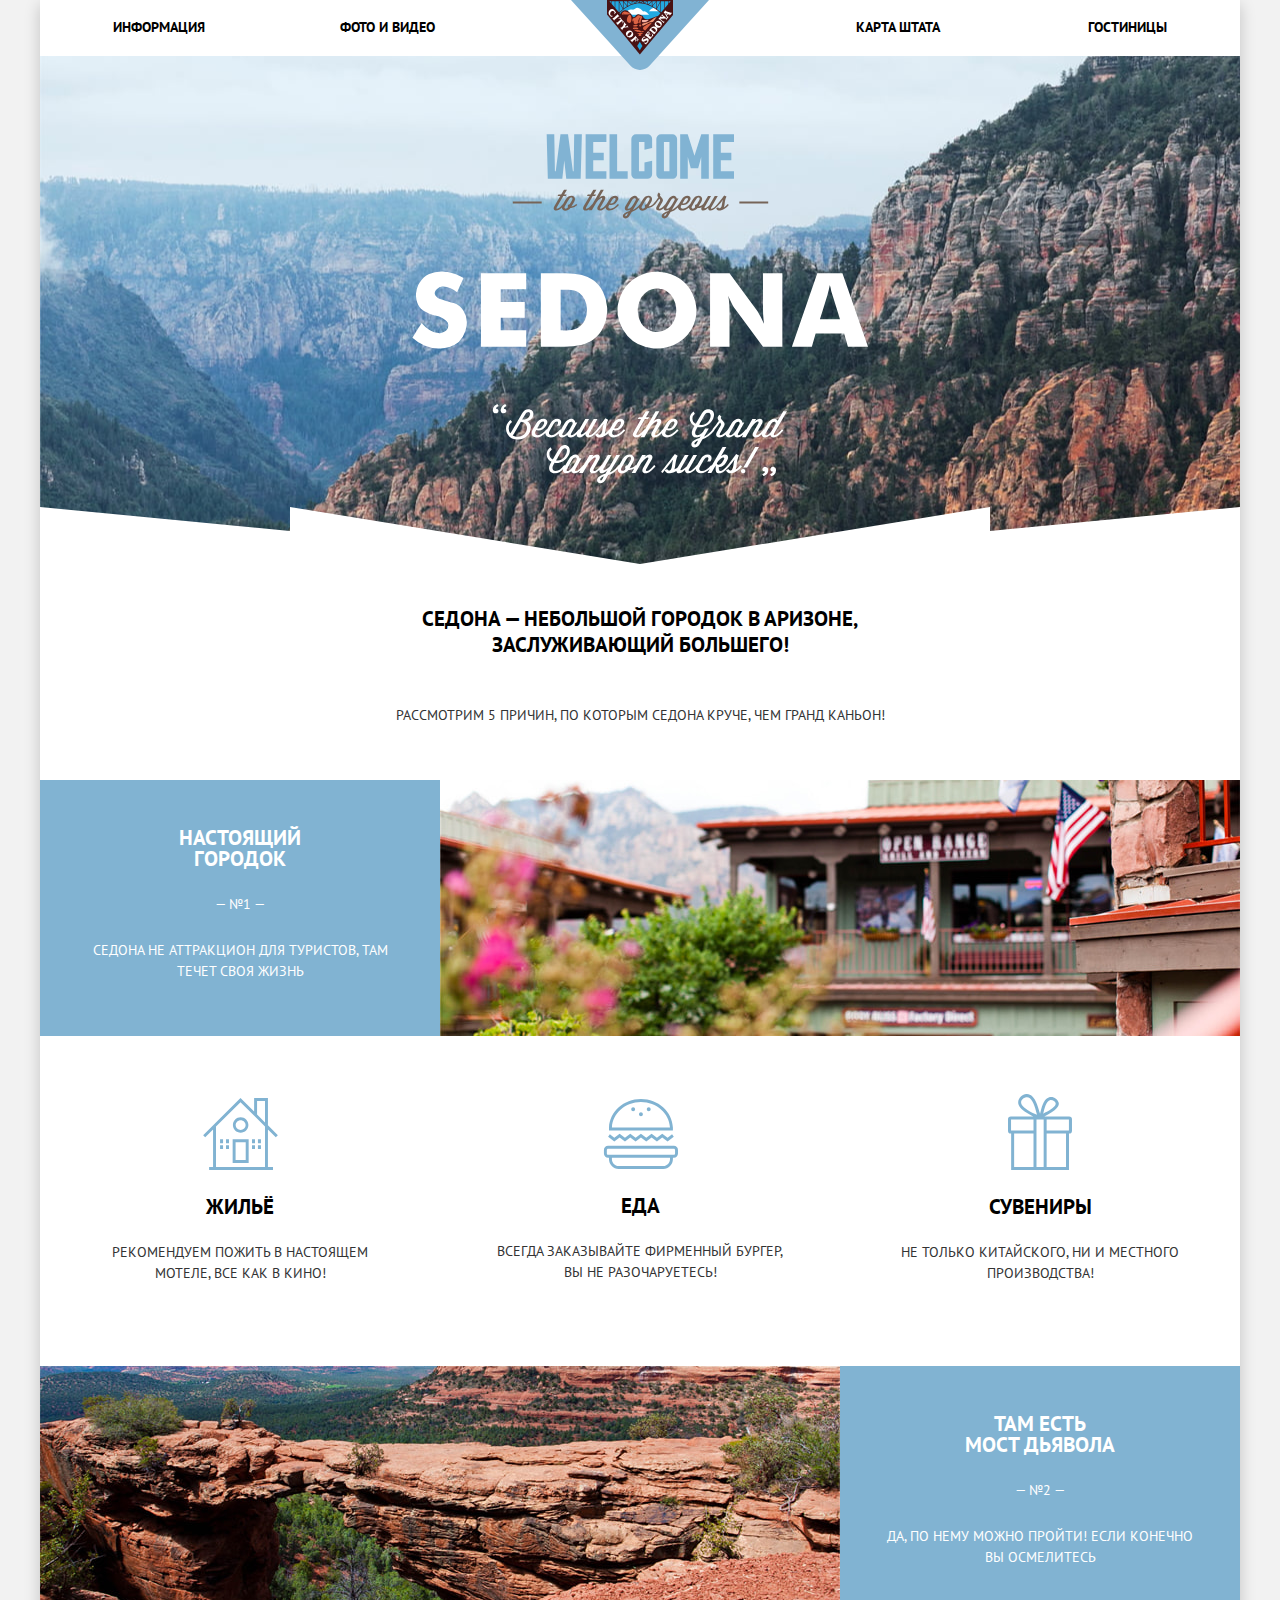
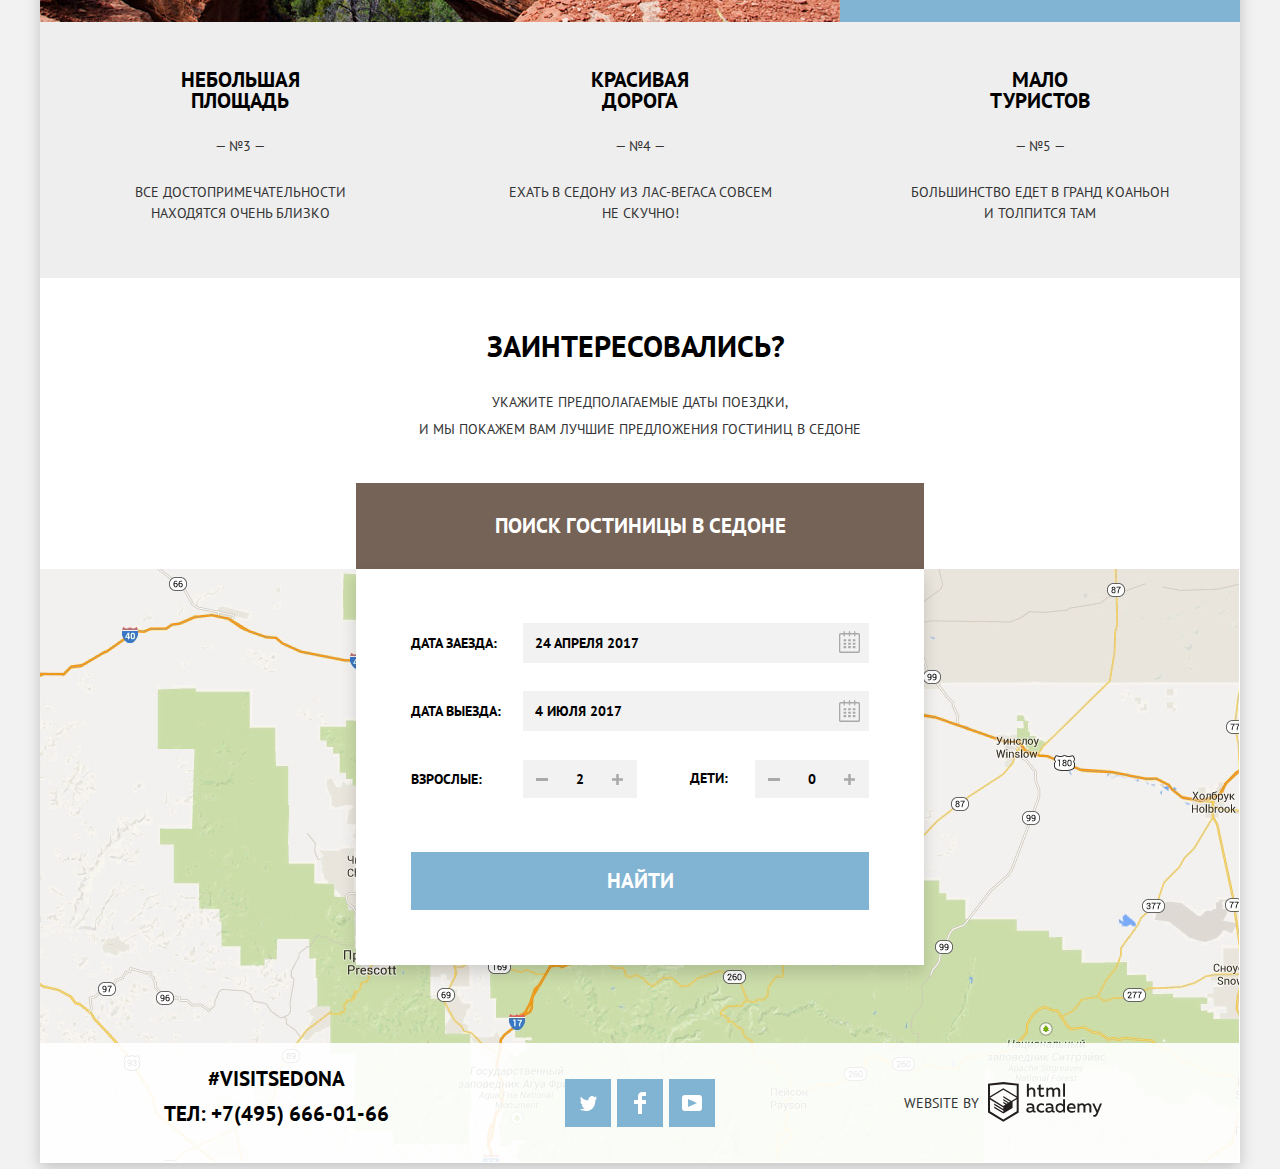
==== index.html @ cccead02 "Правим отступы" ====
<!DOCTYPE html>
<html class="page" lang="ru">
  <head>
    <meta charset="utf-8">
    <title>HTML Academy: Седона</title>
    <link href="css/normalize.css" rel="stylesheet">
    <link href="css/style.css" rel="stylesheet">
    <link rel="icon" href="favicon.ico"><!-- 32×32 -->
    <link rel="icon" href="img/icon/favicon.svg" type="image/svg+xml">
    <link rel="apple-touch-icon" href="img/icon/apple.png"><!-- 180×180 -->
    <link rel="manifest" href="manifest.webmanifest">
  </head>
  <body class="page-body">
	<header class="main-header"><!-- Шапка сайта -->
		<nav class="main-navigation">
			<a class="main-header-logo">
				<img src="img/logo.svg" width="138" height="70" alt="Sity of Sedona web site">
			</a>
			<ul class="site-navigation">
				<li><a href="blank.html">Информация</a></li>
				<li><a href="blank.html">Фото и видео</a></li>
				<li><a href="blank.html">Карта штата</a></li>
				<li><a href="catalog.html">Гостиницы</a></li>
			</ul>	
		</nav>
	</header>
	<main class="container"><!-- Основное содержимое страницы -->
		<h1 class="visually-hidden">Сайт города Седона</h1>
		<section class="welcome">
			<h2 class="visually-hidden">Добро пожаловать в город Седона</h2>
			<img class="welcome-image" src="img/welcome.svg" width="457" height="350" alt="Welcome to the gorgeous Sedona">
		</section>
		<section class="description-city">
			<h2 class="visually-hidden">Описание города Седона</h2>
			<p class="main-subtitle">Седона&nbsp;&mdash; небольшой городок в Аризоне,<br> заслуживающий большего!</p>
			<p class="description-city-text">Рассмотрим 5 причин, по которым Седона круче, чем Гранд Каньон!</p>
		</section>
		<section class="features">
			<h2 class="visually-hidden">Преимущества</h2>
			<ul class="features-list">
				<li class="feature-items feature-items-row-1">
					<div class="feature-items-content features-list-row-1">
						<h3 class="feature-items-content-title">Настоящий<br> городок</h3>
						<span class="feature-items-content-number">— №1 —</span>
						<p class="feature-items-content-text">Седона не аттракцион для туристов, там<br> течет своя жизнь</p>
					</div>
					<img class="feature-items-img" src="img/city.jpg" width="800" height="256" alt="Город Седона">
				</li>
				<li class="feature-items">
					<ul class="feature-items-list feature-items-row-2">
						<li class="feature-items-list-item">
							<img class="feature-items-list-icon feature-icon-shelter" src="img/icon/house.svg" width="75" height="72" alt="#">
							<h4 class="feature-items-list-title">Жильё</h4>
							<p>Рекомендуем пожить в настоящем<br> мотеле, все как в кино!</p>
						</li>
						<li class="feature-items-list-item">
							<img class="feature-items-list-icon feature-icon-food" src="img/icon/burger.svg" width="75" height="70" alt="#">
							<h4 class="feature-items-list-title">Еда</h4>
							<p>Всегда заказывайте фирменный бургер,<br> вы не разочаруетесь!</p>
						</li>
						<li class="feature-items-list-item">
							<img class="feature-items-list-icon feature-icon-feature" src="img/icon/present.svg" width="64" height="77" alt="#">
							<h4 class="feature-items-list-title">Сувениры</h4>
							<p>Не только китайского, ни и местного<br> производства!</p>
						</li>
					</ul>
				</li>
				<li class="feature-items feature-items-row-3">
					<div class="feature-items-content">
						<h3 class="feature-items-content-title">Там есть<br> мост дьявола</h3>
						<span class="feature-items-content-number">— №2 —</span>
						<p class="feature-items-content-text">Да, по нему можно пройти! Если конечно<br> вы осмелитесь</p>
					</div>
					<img class="feature-items-img" src="img/bridge.jpg" width="800" height="256" alt="Мост Дьявола в городе Седона">
				</li>
				<li class="feature-items feature-items-list-color"> 
					<ul class="feature-items-list feature-items-row-4">
						<li class="feature-items-list-item">
							<h3 class="feature-items-list-title">Небольшая<br> площадь</h3>
							<span class="feature-items-content-number">— №3 —</span>
							<p>Все достопримечательности<br> находятся очень близко</p>
						</li>
						<li class="feature-items-list-item">
							<h3 class="feature-items-list-title">Красивая<br> дорога</h3>
							<span class="feature-items-content-number">— №4 —</span>
							<p>Ехать в Седону из Лас-Вегаса совсем<br> не скучно!</p>
						</li>
						<li class="feature-items-list-item">
							<h3 class="feature-items-list-title">Мало<br> туристов</h3>
							<span class="feature-items-content-number">— №5 —</span>
							<p>Большинство едет в Гранд Коаньон<br> и толпится там</p>
						</li>
					</ul>
				</li>
			</ul>
		</section>
		<section class="search">
			<h2 class="visually-hidden">Поиск гостиницы в Седоне</h2>
			<p class="search-title">Заинтересовались?</p>
			<p class="search-text">Укажите предполагаемые даты поездки,<br> и мы покажем Вам лучшие предложения гостиниц в Седоне</p>
			<a class="button button-search" href="blank.html">Поиск гостиницы в Седоне</a>
			<form class="search-form" action="https://echo.htmlacademy.ru" method="get">
				<p class="search-item">
					<label for="search-date-in">Дата заезда:</label>
					<input class="search-input-date-in" type="text" name="date_in" id="search-date-in" placeholder="24 апреля 2017">
				</p>
				<p class="search-item">
					<label for="search-date-out">Дата выезда:</label>
					<input class="search-input-date-out" type="text" name="date_out" id="search-date-out" placeholder="4 июля 2017">
				</p>
				<p class="search-item">
					<label for="search-adults">Взрослые:</label>
					<input class="search-input-adults" type="text" name="adults" placeholder="2" size="10" id="search-adults">
					<label for="search-kids" class="search-label-kids">Дети:</label>
					<input class="search-input-kids" type="text" name="kids" placeholder="0" size="5" id="search-kids">
				</p>
				<button class="button button-find" type="submit" aria-label="Найти гостиницы">Найти</button>
				<div class="calendar-in">
					<svg width="21" height="23" fill="none" xmlns="http://www.w3.org/2000/svg">
						<path fill-rule="evenodd" clip-rule="evenodd" d="M16.406 3.025h2.845c.966 0 1.749.822 1.749 1.837v16.302C21 22.179 20.217 23 19.251 23H1.75C.784 23 0 22.179 0 21.164V4.862c0-1.015.784-1.837 1.75-1.837h2.843V1.648c0-.381.294-.689.657-.689.362 0 .656.308.656.689v1.377h3.938V1.648c0-.381.294-.689.657-.689.361 0 .655.308.655.689v1.377h3.938V1.648c0-.381.293-.689.656-.689.362 0 .656.308.656.689v1.377zm3.159 18.459a.448.448 0 00.123-.32h.001V4.862a.449.449 0 00-.437-.459h-2.845v1.378c0 .381-.294.689-.656.689-.363 0-.656-.308-.656-.689V4.403h-3.938v1.378c0 .381-.294.689-.655.689-.363 0-.657-.308-.657-.689V4.403H5.907v1.378c0 .381-.294.689-.656.689-.363 0-.657-.308-.657-.689V4.403H1.75a.45.45 0 00-.438.459v16.302a.45.45 0 00.438.459h17.501a.448.448 0 00.314-.139z" fill="#A9A9A9"/>
						<path fill-rule="evenodd" clip-rule="evenodd" d="M4.594 9.225h2.625v2.066H4.594V9.225zm0 3.443h2.625v2.067H4.594v-2.067zm2.625 3.444H4.594v2.066h2.625v-2.066zm1.969 0h2.625v2.066H9.188v-2.066zm2.625-3.444H9.188v2.067h2.625v-2.067zM9.188 9.225h2.625v2.066H9.188V9.225zm7.218 6.887h-2.625v2.066h2.625v-2.066zm-2.625-3.444h2.625v2.067h-2.625v-2.067zm2.625-3.443h-2.625v2.066h2.625V9.225z" fill="#A9A9A9"/>
					</svg>
				</div>
				<div class="calendar-out">
					<svg width="21" height="23" fill="none" xmlns="http://www.w3.org/2000/svg">
						<path fill-rule="evenodd" clip-rule="evenodd" d="M16.406 3.025h2.845c.966 0 1.749.822 1.749 1.837v16.302C21 22.179 20.217 23 19.251 23H1.75C.784 23 0 22.179 0 21.164V4.862c0-1.015.784-1.837 1.75-1.837h2.843V1.648c0-.381.294-.689.657-.689.362 0 .656.308.656.689v1.377h3.938V1.648c0-.381.294-.689.657-.689.361 0 .655.308.655.689v1.377h3.938V1.648c0-.381.293-.689.656-.689.362 0 .656.308.656.689v1.377zm3.159 18.459a.448.448 0 00.123-.32h.001V4.862a.449.449 0 00-.437-.459h-2.845v1.378c0 .381-.294.689-.656.689-.363 0-.656-.308-.656-.689V4.403h-3.938v1.378c0 .381-.294.689-.655.689-.363 0-.657-.308-.657-.689V4.403H5.907v1.378c0 .381-.294.689-.656.689-.363 0-.657-.308-.657-.689V4.403H1.75a.45.45 0 00-.438.459v16.302a.45.45 0 00.438.459h17.501a.448.448 0 00.314-.139z" fill="#A9A9A9"/>
						<path fill-rule="evenodd" clip-rule="evenodd" d="M4.594 9.225h2.625v2.066H4.594V9.225zm0 3.443h2.625v2.067H4.594v-2.067zm2.625 3.444H4.594v2.066h2.625v-2.066zm1.969 0h2.625v2.066H9.188v-2.066zm2.625-3.444H9.188v2.067h2.625v-2.067zM9.188 9.225h2.625v2.066H9.188V9.225zm7.218 6.887h-2.625v2.066h2.625v-2.066zm-2.625-3.444h2.625v2.067h-2.625v-2.067zm2.625-3.443h-2.625v2.066h2.625V9.225z" fill="#A9A9A9"/>
					</svg>
				</div>
			</form>
		</section>
		<section class="map">
			<h2 class="visually-hidden">Карта города Седоны</h2>
			<iframe class="google-map" src="https://www.google.com/maps/embed?pb=!1m18!1m12!1m3!1d249694.86368820103!2d-111.92979500444302!3d34.68644951393233!2m3!1f0!2f0!3f0!3m2!1i1024!2i768!4f13.1!3m3!1m2!1s0x872da132f942b00d%3A0x5548c523fa6c8efd!2z0KHQtdC00L7QvdCwLCDQkNGA0LjQt9C-0L3QsCA4NjMzNiwg0KHQqNCQ!5e0!3m2!1sru!2sru!4v1614275195273!5m2!1sru!2sru" width="1199" height="594" style="border:0;" allowfullscreen="" loading="lazy"></iframe>
			<div class="map-image-wrap">
				<img class="map-img" src="img/map.jpg" width="1199" height="594" alt="Карта города Седоны">
			</div>
		</section>
	</main>
	<footer class="main-footer main-footer-index">
	<!-- Подвал сайта -->
		<p class="footer-contacts">
			<span class="contacts-subtitle">#visitSEDONA</span>
			<a class="footer-phone" href="tel:+74956660166" aria-label="Контактный телефон">ТЕЛ: +7(495) 666-01-66</a>	
		</p>
		<div class="footer-social">
			<ul class="footer-social-list" aria-label="Социальные сети">
				<li>
					<a class="social-button" href="#" aria-label="Страница Twitter"><img src="img/icon/twitter.svg" alt="Twitter" aria-hidden="true"></a>
				</li>
				<li>
					<a class="social-button" href="#" aria-label="Страница Facebook"><img src="img/icon/fb.svg" alt="Facebook" aria-hidden="true"></a>
				</li>
				<li>
					<a class="social-button" href="#" aria-label="Страница YouTube"><img src="img/icon/youtube.svg" alt="YouTube" aria-hidden="true"></a>
				</li>
			</ul>
		</div>
		<p class="footer-copyright">
			<span class="footer-copyright-text">Website by</span>
			<a class="copyright-logo" href="https://htmlacademy.ru/intensive/htmlcss">
				<svg width="115" height="41" fill="none" xmlns="http://www.w3.org/2000/svg"><path fill-rule="evenodd" clip-rule="evenodd" d="M15.52 1.06h-.17L0 2.72v28.77l15.35 9.35 15.35-9.35V2.72L15.52 1.06zm61.5 1.56h-1.93v13.11h1.93V2.63zm-36.16.01v5.14a3.98 3.98 0 012.85-1.23c.97-.06 1.92.3 2.62 1 .69.7 1.06 1.67 1.01 2.67v5.55h-1.97v-5.3c.05-.51-.1-1.03-.41-1.43a1.9 1.9 0 00-1.3-.72h-.3c-1.01.06-1.93.62-2.46 1.5v5.95h-2V2.63h1.96zm36.16 28.85h-1.74v-1.42a4.06 4.06 0 01-3.37 1.66 4.7 4.7 0 01-4.33-4.74 4.7 4.7 0 014.33-4.73c1.21-.04 2.37.47 3.17 1.4v-5.33h1.94v13.16zm-29.95-1.42c.2 0 .39-.04.58-.1v1.43c-.4.15-.82.23-1.25.22a1.76 1.76 0 01-1.76-1.08 5.04 5.04 0 01-3.31 1.17c-1.6 0-3.07-.9-3.07-2.75 0-2.3 2.1-3.01 3.91-3.01.77.01 1.54.1 2.29.27v-.33c0-1.07-.8-1.9-2.31-1.9-1.1 0-2.17.23-3.17.68v-1.83c1.09-.38 2.22-.58 3.37-.6 2.49 0 4.02 1.22 4.02 3.95v3.23a.6.6 0 00.13.43c.1.12.23.2.39.2h.18v.02zm-6.8-1.22c.03.39.2.75.5 1 .28.26.66.38 1.04.35h.12c.95 0 1.87-.39 2.54-1.08v-1.53c-.63-.14-1.27-.21-1.91-.23-1.05 0-2.28.36-2.28 1.49zm15.75-5.9a5.18 5.18 0 00-2.7-.7h-.38c-1.2.05-2.35.58-3.18 1.48-.83.9-1.27 2.1-1.23 3.34v.44a4.48 4.48 0 004.72 4.23c1 .03 2-.18 2.91-.61v-1.85c-.78.45-1.67.69-2.56.7a2.88 2.88 0 01-2.66-1.43 3.02 3.02 0 010-3.07 2.88 2.88 0 012.66-1.43c.86 0 1.7.26 2.42.75v-1.85zm10.13 7.12c.2 0 .4-.04.58-.1v1.43c-.4.15-.82.23-1.24.22a1.76 1.76 0 01-1.77-1.08 5.04 5.04 0 01-3.3 1.17c-1.6 0-3.08-.9-3.08-2.75 0-2.3 2.11-3.01 3.92-3.01.77.01 1.53.1 2.29.27v-.33c0-1.07-.8-1.9-2.32-1.9-1.09 0-2.16.23-3.16.68v-1.83c1.08-.38 2.22-.58 3.37-.6 2.49 0 4.02 1.22 4.02 3.95v3.23a.6.6 0 00.12.43c.1.12.24.2.4.2h.17v.02zm-6.3-.21c-.29-.26-.47-.62-.5-1.01h.03c0-1.13 1.16-1.49 2.28-1.49.64.02 1.28.1 1.9.23v1.53a3.54 3.54 0 01-2.54 1.08h-.11a1.4 1.4 0 01-1.05-.34zm9.48-2.92c0-1.64 1.3-2.98 2.9-2.98l.03.06c1.21 0 2.31.73 2.8 1.86v2.16a3.02 3.02 0 01-2.82 1.88 2.95 2.95 0 01-2.91-2.98zm14.02-4.68c3.5 0 4.7 2.89 4.13 5.49h-6.56c.22 1.62 1.76 2.28 3.37 2.28.96 0 1.91-.22 2.78-.64v1.73c-1 .43-2.08.64-3.16.61-2.67 0-5.01-1.53-5.01-4.77a4.57 4.57 0 011.14-3.27c.8-.89 1.9-1.41 3.08-1.46h.23v.03zm-2.48 3.93a2.42 2.42 0 012.57-2.27h.05c.62-.06 1.23.17 1.67.62.44.45.67 1.08.62 1.71h-4.91v-.06zm8.62 5.28V22.5h1.74v1.07a3.98 3.98 0 012.93-1.37 3 3 0 012.79 1.52 4.3 4.3 0 013.07-1.44 3.2 3.2 0 012.49 1.01c.64.69.97 1.63.88 2.58v5.61h-2v-5.55c.05-.46-.08-.91-.37-1.27a1.67 1.67 0 00-1.13-.62h-.27c-.87.05-1.67.5-2.19 1.2v6.24h-2v-5.55c.04-.46-.1-.92-.38-1.27-.29-.35-.7-.57-1.15-.61h-.21c-.94.08-1.8.6-2.33 1.4v6.07h-1.83l-.04-.06zm24.49-8.99h-2l-2.66 6.8-3.01-6.78h-2.11l4.22 9.06-.18.45c-.52 1.36-1.24 2.05-2.19 2.05-.3 0-.6-.04-.9-.13v1.7c.39.1.78.14 1.17.15 1.33 0 2.58-.75 3.53-3.09l4.13-10.2zM52.68 6.8V3.55l-1.95.46v2.72h-1.59V8.5h1.65V13c-.07.83.23 1.64.82 2.21.59.58 1.4.85 2.2.75.79 0 1.58-.12 2.33-.38v-1.73c-.57.24-1.17.36-1.78.36-1.14 0-1.67-.39-1.67-1.58v-4.1h3.16V6.78H52.7zm5.7 8.96v-9h1.76v1.08a3.98 3.98 0 012.92-1.38A3 3 0 0165.8 7.9a4.3 4.3 0 013.07-1.44 3.2 3.2 0 012.5 1.05c.63.7.94 1.66.84 2.62v5.62h-2V10.2c.04-.46-.1-.91-.37-1.27a1.67 1.67 0 00-1.14-.62h-.24c-.86.05-1.66.5-2.18 1.2v6.24h-2V10.2c.04-.46-.1-.91-.37-1.27a1.67 1.67 0 00-1.13-.62h-.25c-.94.08-1.8.6-2.33 1.39v6.07H58.4zM28.7 30.3v.02-.02zm0-11.98V30.3l-13.35 8.13L2 30.32v-11.8L15.3 26.6v1.42l-9.1-5.5v1.41l9.15 5.62v1.5L6.19 25.5v1.45l9.16 5.62 9.23-5.65v-6.1l4.12-2.5zm0-1.54l-3.66 2.16-1.7 1.07-8.03-4.93v1.42l6.85 4.23-.15.1-1.06.58-5.66-3.46v1.45l4.47 2.72-1.05.72-3.38-2.05v1.41l2.22 1.34-2.25 1.36L2.1 16.86l13.2-8.13 13.4 8.05zM15.3 7.28l13.42 8.07V4.56L15.36 3.13 2.02 4.56v10.8l13.27-8.09z" fill="#231F20"/></svg>
			</a>
		</p>
	</footer>
	<script src="js/form.min.js"></script>
  </body>
</html>
---- css/style.css ----
/* Fonts */

@font-face {
  font-family: "PTSans";
  src: local("PTSans"), 
       url("../fonts/PTSans.woff2") format("woff2"),
       url("../fonts/PTSans.woff2") format("woff");
  font-weight: 400;
  font-style: normal;
}

@font-face {
  font-family: "PTSans-Bold";
  src: local("PTSans-Bold"),
       url("../fonts/PTSans-Bold.woff2") format("woff2"),
       url("../fonts/PTSans-Bold.woff") format("woff");
  font-weight: 700;
  font-style: normal;
}

/* Visually-hidden */

.visually-hidden {
  position: absolute;
  width: 1px;
  height: 1px;
  margin: -1px;
  border: 0;
  padding: 0;
  white-space: nowrap;
  clip-path: inset(100%);
  clip: rect(0 0 0 0);
  overflow: hidden;
}

/* Variables */

:root {
  --basic-black: #000000;
  --basic-white: #ffffff;
  --basic-blue: #81B3D2;
  --basic-gray: #333333;
  --basic-gray-catalog: #E5E5E5;
  --basic-light-gray-catalog: #CACACA;
  --basic-brown: #766357;
  --basic-light-gray: #F2F2F2;
  --basic-pale-gray: #EEEEEE;
  --basic-gray-toggle: #ababab;
  --special-gray-catalog: #666666;
  --special-blue: #669EC0;
  --special-blue-dark: #5496BD;
  --special-brown: #604E43;
  --special-brown-dark: #503E33;
  --special-light-gray: #BDBBBC;
  --special-dark-gray: #EBEBEB;
}

/* Global */

.page-body {
  width: 1200px;
  margin: 0 auto;
  padding: 0;
  font-family: "PTSans", Arial, sans-serif;
  font-size: 14px;
  line-height: 21px;
  font-weight: 400;
  color: var(--basic-gray);
  background-color: var(--basic-white);
  text-transform: uppercase;
  min-height: 100%;
  display: grid;
  grid-template-rows: min-content 1fr min-content;
  align-content: start;
  box-shadow: 0px 5px 15px rgba(0, 1, 1, 0.2);
}

.main-subtitle {
  font-family: "PTSans-Bold";
  font-weight: 700;
  font-size: 21px;
  line-height: 26px;
  color: var(--basic-black);
  padding: 0;
  margin: 0;
}

/* Grid */
.page {
height: 100%;
background-color: var(--basic-light-gray);
}

/* Grid for pages */

.page-catalog{
  display: grid;
  grid-template-rows: 217px 86px 1fr;
  grid-template-columns: 73px 1fr 73px;
  align-content: start;
}

.page-catalog .filters{
  grid-column: 1 / -1;
}

.page-catalog .sorting {
  grid-column: 2 / -2;
}

.page-catalog .hotel {
  grid-column: 1 / -1;
}

.filter {
  display: grid;
  grid-template-columns: 1fr 1fr auto;
}

/* Main navigation */

.main-navigation {
  font-family: "PTSans-Bold";
  font-weight: 700;
  font-size: 14px;
  line-height: 26px;
  color: var(--basic-black);
  display: flex;
  flex-direction: column;
  align-items: center;
}

.main-header-logo{
  position: absolute;
}

.site-navigation {
  margin: 0;
  padding: 0;
  list-style: none;
  width: 1054px;
  margin: 14px 0 16px 0;
  display: flex;
  flex-wrap: wrap;
  justify-content: space-between;
}

.site-navigation li:nth-child(4n+1) {
  width: 25%;
  text-align: left;
}
.site-navigation li:nth-child(4n+2) {
  width: 25%;
  text-align: left;
  margin-left: -110px;
} 

.site-navigation li:nth-child(4n+3) {
  width: 25%;
  text-align: right;
  margin-right: -110px;
}

.site-navigation li:nth-child(4n+4) {
  width: 25%;
  text-align: right;
} 

.site-navigation a {
  color: var(--basic-black);
  text-decoration: none;
}

.site-navigation a:hover {
  color: var(--basic-blue);
}

.site-navigation a:focus {
  color: var(--basic-black);
  opacity: 0.3;
}

.site-navigation a:active {
  color: var(--basic-brown);
}

.site-navigation-current a{
  color: var(--basic-brown);
}

/* Welcome */

.welcome {
  background-color: var(--basic-blue);
  background-image: 
    url(../img/welcome_shape.svg),
    url(../img/bg_index.jpg);
  background-repeat: no-repeat, no-repeat;
  text-align: center;
  background-position: bottom, center;
  max-width: 100%;
  height: 508px;
}

.welcome-image {
  margin-top: 78px;
}

/* Description-city */

.description-city {
  text-align: center;
  margin: 0 auto;
  padding-top: 42px;
  padding-bottom: 52px;
}

.description-city-text {
  line-height: 26px;
  margin: 44px 0 0 0;
}

/* Features */

.features-list {
  display: grid;
  grid-template-rows: 256px 330px 256px 256px;
  list-style: none;
  margin: 0;
  padding: 0;
}

.feature-items-row-1{
  display: grid;
   grid-template-columns: 1fr 1fr 1fr;
}

.feature-items-row-1 img {
  grid-column: 2 / 4;
}

.feature-items-row-2 {
  display: grid;
  grid-template-columns: 1fr 1fr 1fr;
}

.feature-items-row-3{
  display: grid;
  grid-template-columns: 1fr 1fr 1fr;
}

.feature-items-row-3 div {
  grid-column: 3 / 4;
}

.feature-items-row-3 img {
  grid-column: 1 / 3;
  grid-row: 1 / 2;
}

.feature-items-row-4 {
  display: grid;
  grid-template-columns: 1fr 1fr 1fr;
}

.feature-items-content {
  background-color: var(--basic-blue);
  color: var(--basic-white);
  text-align: center;
  padding-top: 47px;
}

.feature-items-list-color {
  background-color: var(--basic-pale-gray);
  padding-top: 47px;
}

.feature-items-content-title {
  font-family: "PTSans-Bold";
  font-weight: 700;
  font-size: 21px;
  color: var(--basic-white);
  text-align: center;
  margin: 0;

}

.feature-items-content-text {
  margin: 0;
  padding: 0;
}

.feature-items-content-number {
  display: block;
  margin-top: 25px;
  margin-bottom: 25px;
}

.feature-items-list {
  list-style: none;
  margin: 0;
  padding: 0;
}

.feature-items-list-item {
  text-align: center;
}

.feature-items-list-item p {
  padding: 0;
  margin-top: 25px;
}

.feature-items-list-title{
  font-family: "PTSans-Bold";
  font-weight: 700;
  font-size: 21px;
  color: var(--basic-black);
  margin: 0;
}

.feature-items-img {
  max-width: 100%;
  height: auto;
}

.feature-items-list-icon {
  margin-bottom: 20px;
  order: 1;
}

.feature-icon-feature {
  margin-top: 57px;
}

.feature-icon-food {
  margin-top: 63px;
}

.feature-icon-shelter {
  margin-top: 62px;
}

/* Search */

.search {
  margin: 0 auto;
  text-align: center;
  line-height: 27px;
}

.search-title {
  font-family: "PTSans-Bold";
  font-weight: 700;
  font-size: 30px;
  color: var(--basic-black);
  margin-top: 54px;
  margin-bottom: 30px;
  margin-left: -9px;
}

.search-text {
  margin-top: 0px;
  margin-bottom: 40px;
}

.search-form {
  margin: 0 auto;
  width: 568px;
  padding-top: 55px;
  padding-bottom: 55px;
  display: flex;
  flex-wrap: wrap;
  justify-content: center;
  background-color: var(--basic-white);
  box-shadow: 0px 7px 15px rgba(0, 1, 1, 0.15);
  position: absolute; 
  z-index: 2;
  left: 50%;
  margin-left: -284px;
  animation: bounce 0.5s;
}

.search-form-none {
  display: none;

}

.search-form-error {
  animation: shake 0.6s;
}

.search-item {
  font-family: "PTSans-Bold";
  font-weight: 700;
  font-size: 14px;
  line-height: 26px;
  color: var(--basic-black);
  text-align: left;
  margin: 0px;
  padding-bottom: 30px;
  width: 458px;
  height: 38px;
  position: relative;
  display: flex;
  justify-content: flex-start;
  align-items: center;
}

.calendar-in {
  position: absolute;
  right: 64px;
  top: 61px;
}

.calendar-out {
  position: absolute;
  right: 64px;
  top: 130px;
}

.calendar-in:hover path {
  fill: var(--basic-black);
}

.calendar-in:active path {
  fill: var(--basic-blue);
}

.calendar-out:hover path {
  fill: var(--basic-black);
}

.calendar-out:active path {
  fill: var(--basic-blue);
}
.search-input-date-in,
.search-input-date-out {
  background-color: var(--basic-light-gray);
  outline: none;
  border: none;
  height: 38px;
  padding-left: 12px;
  padding-right: 8px;
  margin-left: 12px;
  width: 326px;
  position: absolute;  
  right: 0px;
  text-transform: uppercase;
}

.search-input-date-in:hover,
.search-input-date-out:hover {
  background-color: var(--special-dark-gray);
}

.search-input-date-in:focus,
.search-input-date-out:focus{
  background: var(--basic-white);
  border: 2px solid var(--basic-gray-catalog);
}

.search-input-date-in::placeholder,
.search-input-date-out::placeholder,
.search-input-adults::placeholder,
.search-input-kids::placeholder {
  color: var(--basic-black);
}

.search-input-adults {
  background-color: var(--basic-light-gray);
  width: 346px;
  outline: none;
  border: none;
  height: 38px;
  width: 114px;
  text-align: center;
  position: absolute;  
  right: 232px;
  padding: 0px;
  background-image: 
    url(../img/icon/minus.svg),
    url(../img/icon/plus.svg);
  background-repeat: no-repeat, no-repeat;
  background-position: 13px 50%, 89px 50%;
}

.search-input-adults:hover {
  background-color: var(--special-dark-gray);
  background-image: 
    url(../img/icon/minus-black.svg),
    url(../img/icon/plus-black.svg);
  background-repeat: no-repeat, no-repeat;
  background-position: 15px 50%, 85px 50%;
}

.search-input-adults:focus {
  background: var(--basic-white);
  border: 2px solid var(--basic-gray-catalog);
  background-image: 
    url(../img/icon/minus-blue.svg),
    url(../img/icon/plus-blue.svg);
  background-repeat: no-repeat, no-repeat;
  background-position: 15px 50%, 85px 50%;
}

.search-input-kids {
  background-color: var(--basic-light-gray);
  width: 346px;
  outline: none;
  border: none;
  height: 38px;
  width: 114px;
  text-align: center;
  position: absolute;  
  right: 0px;
  padding: 0px;
    background-image: 
    url(../img/icon/minus.svg),
    url(../img/icon/plus.svg);
  background-repeat: no-repeat, no-repeat;
  background-position: 13px 50%, 89px 50%;
}

.search-input-kids:hover {
  background-color: var(--special-dark-gray);
  background-image: 
    url(../img/icon/minus-black.svg),
    url(../img/icon/plus-black.svg);
  background-repeat: no-repeat, no-repeat;
  background-position: 15px 50%, 85px 50%;
}

.search-input-kids:focus {
  background: var(--basic-white);
  border: 2px solid var(--basic-gray-catalog);
  background-image: 
    url(../img/icon/minus-blue.svg),
    url(../img/icon/plus-blue.svg);
  background-repeat: no-repeat, no-repeat;
  background-position: 15px 50%, 85px 50%;
}

.search-item label {
  display: inline-block;
  vertical-align:middle;
}

.search-label-kids {
  position: absolute;  
  right: 141px;
  top: 5px;
}

/* Map */

.map {
  width: 1199px;
  height: 594px;
  position: relative;
}

.map-img {
  max-width: 100%;
  height: auto;
  display: block;
}

.map-image-wrap {
  position: absolute;
  top: 0;
  left: 0;
  z-index: 0;
}

.google-map {
  position: relative;
  width: 100%;
  height: 594px;
  border: none;
  z-index: 1;
}

/* Footer */

.main-footer {
  display: grid;
  grid-template-columns: 73px 327px 1fr 327px 73px;
  height: 120px;
  background: rgba(255, 255, 255, 0.9);
}

.main-footer-index {
  margin-top: -120px;
  position: relative;
  z-index: 2;
}

.footer-contacts {
  grid-column: 2 / 3;
  text-align: center;
  margin: 23px 0 0 0;
  padding: 0;
}

.footer-social {
  grid-column: 3 / 4;
  margin: 36px 0 0 0;
  justify-self: center;
}

.footer-copyright {
  grid-column: 4 / 5;
  text-align: center;
  margin-top: 38px;
}

.footer-social-list{
  list-style: none;
  padding: 0;
  margin: 0;
  text-align: center;
  width: 150px;
  display: flex;
  flex-wrap: wrap;
  justify-content: space-between;
}

.contacts-subtitle {
  display: block;
  margin: 0;
  padding-bottom: 9px;
  font-family: "PTSans-Bold";
  font-weight: 700;
  font-size: 21px;
  line-height: 26px;
  color: var(--basic-black);

}

.footer-phone {
  font-family: "PTSans-Bold";
  font-weight: 700;
  font-size: 21px;
  line-height: 26px;
  color: var(--basic-black);
  padding: 0;
  margin: 0;
  text-decoration: none;
}

.footer-copyright-text {
  display: inline-block;
  margin-right: 5px;
  padding-bottom: 30px;
  vertical-align: middle;
}

.copyright-logo:hover path{
  fill: var(--basic-blue);
}

.copyright-logo:focus path{
  fill: var(--special-light-gray);
}

/* Filters */

.filters {
  background-color: var(--basic-blue);
  background-image: url(../img/bg_catalog.jpg);
}

.filter{
   position: relative;
}

.filter-title-checkbox{
  font-family: "PTSans-Bold";
  font-weight: 700;
  font-size: 16px;
  line-height: 21px;
  color: var(--basic-white);
  margin-bottom: 26px;
}

.filter-title-cost {
  font-family: "PTSans-Bold";
  font-weight: 700;
  font-size: 16px;
  line-height: 21px;
  color: var(--basic-white);
  margin-bottom: 7px;
}

.filter-checkbox {
  border: none;
  margin: 25px 0 0 0;
  padding: 0 0 0 72px;
}

.filter-cost{
  border: none;
  margin: 25px 61px 0 0;

}

.min-price,
.max-price {
  display: flex;
  text-align: center;
}

.filter-list{
  color: var(--basic-white);
  padding: 0;
  margin: 0;
}

.filter-option {
  padding-bottom: 25px;
  margin: 0;
  list-style: none;
  line-height: 21px;
}

.filter-option label{
  position: relative;
  display: block;
  cursor: pointer;
  user-select: none;
  padding-left: 39px;
}

.filter-checkbox-item + label::before {
  content: "";
  position: absolute;
  background-image: url("../img/icon/checkbox-off.svg");
  background-repeat: no-repeat;
  background-position: 0 0;
  left: 0px;
  top: 0px;
  width: 23px;
  height: 23px;
}

.filter-checkbox-item:checked + label::after {
  content: "";
  position: absolute;
  background-image: url("../img/icon/checkbox-on.svg");
  background-repeat: no-repeat;
  background-position: 0 0;
  left: 0px;
  top: 0px;
  width: 27px;
  height: 23px;
}

.filter-checkbox-item:disabled + label::before {
  content: "";
  position: absolute;
  background-image: url("../img/icon/checkbox-off-dis.svg");
  background-repeat: no-repeat;
  background-position: 0 0;
  left: 0px;
  top: 0px;
  width: 23px;
  height: 23px;
}

.filter-checkbox-item:checked:disabled + label::after {
  content: "";
  position: absolute;
  background-image: url("../img/icon/checkbox-on-dis.svg");
  background-repeat: no-repeat;
  background-position: 0 0;
  left: 0px;
  top: 0px;
  width: 27px;
  height: 23px;
}

.filter-checkbox-item:focus + label::before {
  border: 1px solid var(--basic-white);
}

.price-controls {
  width: 315px;
  height: 33px;
  border: 2px solid var(--basic-white);
  border-radius: 2px;
  display: flex;
  justify-content: space-around;
  align-items: center;
}

.range-filter {
  position: relative;
}

.price-controls::before {
  content: "";
  position: absolute;
  width: 2px;
  height: 22px;
  margin-left: -10px;
  background-color: var(--basic-white);
}

.range-controls {
  position: relative;
  height: 55px;
  padding-top: 20px;
}

.range-controls .scale {
  height: 2px;
  background: rgb(255, 255, 255, 0.3);
}

.range-controls .bar {
  width: 80%;
  height: 2px;
  background: var(--basic-white);
}

.range-controls .toggle {
  position: absolute;
  top: 10px;
  left: 0px;
  width: 4px;
  height: 4px;
  padding: 0;
  border: 8px solid var(--basic-white);
  background-color: var(--basic-gray-toggle);
  border-radius: 50%;
  box-shadow: 0 2px 1px 0 var(--basic-gray-toggle);
  cursor: pointer;
}

.range-controls .toggle:hover {
  border: 10px solid var(--basic-white);
}

.range-controls .toggle-min {
  left: 0px;
}

.range-controls .toggle-max {
  left: 253px;
}

.price-controls label {
  color: var(--basic-white);
  text-align: center;
}

.filter-cost-text {
  text-align: center;
  background: transparent;
  border: none;
  color: var(--basic-white);
}

/* Sorting */

.sorting {
  height: 86px;
  display: flex;
  flex-wrap: wrap;
  justify-content: flex-start;
  align-items: center;
  position: relative;

}

.sorting-subtitle {
  font-family: "PTSans-Bold";
  font-weight: 700;
  font-size: 21px;
  line-height: 26px;
  color: var(--basic-black);
  padding-right: 46px;
  margin: 0;
}

.sorting-text {
  font-size: 12px;
  line-height: 18px; 
  color: var(--basic-black);
  padding-right: 40px;
  margin: 0;
}

.sorting-list {
  list-style: none;
  text-decoration: none;
  display: flex;
  flex-wrap: wrap;
  margin: 0;
  padding: 0;
}

.sorting-list-item {
  margin: 0;
  padding-right: 32px;
}

.sorting-list-item a{
  font-size: 12px;
  line-height: 18px;
  color: var(--basic-black);
  text-decoration: none; 
  border-bottom: 1px dashed;
  border-color: var(--basic-blue);
  opacity: 30%;
}

.sorting-list-item a:hover {
  color: var(--basic-blue);
  border-bottom: 1px dashed;
  border-color: var(--basic-blue);
  opacity: 100%;
}

.sorting-list-item a:focus {
  color: var(--basic-blue);
  border-bottom: none;
  opacity: 100%;
}

.sorting-list-item a:active {
  color: var(--basic-black);
  border-bottom: none;
  opacity: 100%;
}
.sorting-list-item-current a {
  color: var(--basic-blue);
  opacity: 100%;
}

.sorting-arrow-up a{
  position: absolute;
  padding: 0;
  right: 23px;
  border-left: 5.5px solid transparent;
  border-right: 5.5px solid transparent;
  border-top: 10px solid var(--basic-light-gray-catalog);
}

.sorting-arrow-down a{
  position: absolute;
  right: 0px;
  border-left: 5.5px solid transparent;
  border-right: 5.5px solid transparent;
  border-bottom: 10px solid;
  border-bottom-color: var(--basic-light-gray-catalog);
}

.sorting-arrow-up a:hover {
  border-top: 10px solid var(--basic-black);
}

.sorting-arrow-down a:hover {
  border-bottom: 10px solid var(--basic-black);
}

.sorting-arrow-up a:focus {
  border-top: 10px solid var(--basic-blue);
}

.sorting-arrow-down a:focus {
  border-bottom: 10px solid var(--basic-blue);
}

.sorting-arrow-down a:active {
  border-bottom: 10px solid var(--basic-blue);
}

.sorting-arrow-up a:active {
  border-top: 10px solid var(--basic-blue);
}

.sorting-arrow-down-current a{
  border-bottom: 10px solid var(--basic-blue);  
}

/* Catalog */

.hotel-list {
  display: flex;
  flex-direction: column;
  list-style: none;
  padding: 0;
  margin: 0;
}

.hotel-list-items {
  padding: 30px 73px;
  border-top: 1px solid var(--basic-gray-catalog);
}

.hotel-list-items:last-child {
   border-bottom: 1px solid var(--basic-gray-catalog);
}


.hotel-list-item {
  width: 100%;
  border-collapse: collapse;
}

.hotel-item-name{
  padding: 0px;
  vertical-align: top;
}

.hotel-img {
  width: 135px;
  padding-right: 29px;
}

.hotel-img img {
  vertical-align: middle;
}

.hotel-list-text {
  width: 110px;
  vertical-align: top;
}

.hotel-rating {
  background-color: var(--basic-light-gray);
  text-align: center;
  vertical-align: middle;
  color: var(--special-gray-catalog);
  width: 110px;
}

.hotel-star{
  padding: 0px;
}

.hotel-list li:nth-child(1) .hotel-star{
  background-image: 
  url(../img/icon/star.svg),
  url(../img/icon/star.svg),
  url(../img/icon/star.svg),
  url(../img/icon/star.svg);
  background-position: right center, right 22px center, right 47px center, right 71px center;
  background-repeat: no-repeat, no-repeat, no-repeat, no-repeat;
}

.hotel-list li:nth-child(2) .hotel-star{
  background-image: 
  url(../img/icon/star.svg),
  url(../img/icon/star.svg),
  url(../img/icon/star.svg);
  background-position: right center, right 22px center, right 47px center;
  background-repeat: no-repeat, no-repeat, no-repeat;
}

.hotel-list li:nth-child(3) .hotel-star{
  background-image: 
  url(../img/icon/star.svg),
  url(../img/icon/star.svg);
  background-position: right center, right 22px center;
  background-repeat: no-repeat, no-repeat;
}

.hotel-list-reserve {
  vertical-align: middle;
  padding-left: 6px;
}

.hotel-list-text-cost{
  vertical-align: top;
  padding-left: 6px;
}

.hotel-item-title {
  font-family: "PTSans-Bold";
  font-weight: 700;
  font-size: 21px;
  line-height: 26px;
  color: var(--basic-black);
  margin: 0;
  padding: 0;
  vertical-align: top;
  text-decoration: none;
}

.hotel-item-title:hover {
  color: var(--basic-blue);
}

.hotel-item-title:focus {
  opacity: 30%;
}


/* Button */

.button {
  font-family: "PTSans-Bold";
  font-weight: 700;
  text-align: center;
  text-decoration: none;
  vertical-align: middle;
  border: none;
  outline: none;
  text-transform: uppercase;
}

.button-search {
  display: inline-block;
  vertical-align: center;
  text-align: center;
  color: var(--basic-white);
  background-color: var(--basic-brown);
  font-size: 21px;
  line-height: 86px;
  width: 568px;
  height: 86px;
}

.button-search:hover {
  background-color: var(--special-brown);
}

.button-search:focus {
  background-color: var(--special-brown-dark);
  color: rgb(255, 255, 255, 0.3);
}

.button-find{
  color: var(--basic-white);
  background-color: var(--basic-blue);
  font-size: 21px;
  line-height: 26px;
  width: 458px;
  height: 58px;
  padding: 0px;
  margin-top: 24px;
}

.button-find:hover {
  background-color: var(--special-blue);
}

.button-find:focus {
  background-color: var(--special-blue-dark);
  color: rgb(255, 255, 255, 0.3);
}

.social-button {
  display: flex;
  align-items: center;
  justify-content: center;
  color: var(--basic-white);
  background-color: var(--basic-blue);
  text-decoration: none;
  width: 46px;
  height: 48px;
}

.social-button:hover {
  background-color: var(--special-blue);
}

.social-button:focus {
  background-color: var(--special-blue-dark);
}

.social-button:focus img {
  opacity: 0.3;
}

.buttom-filter {
  background-color: Transparent;
  border: 2px solid;
  color: var(--basic-white);
  font-size: 14px;
  line-height: 21px;
  height: 36px;
  width: 137px;
  text-transform: uppercase;
  position: absolute;
  bottom: 25px;
  right: 168px;
}

.buttom-filter:hover {
  background-color: var(--basic-white);
  color: var(--basic-black);
  border: none;
}

.button-detail {
  display: inline-block;
  padding: 3px 17px;
  margin-right: 6px;
  color: var(--basic-white);
  background-color: var(--basic-blue);
}

.button-detail:hover {
  background-color: var(--special-blue);
}

.button-detail:focus {
  background-color: var(--special-blue-dark);
  color: rgb(255, 255, 255, 0.3);
}

.button-reserve {
  display: inline-block;
  padding: 3px 17px; 
  color: var(--basic-white);
  background-color: var(--basic-brown);  
}

.button-reserve:hover {
  background-color: var(--special-brown);
}

.button-reserve:focus {
  background-color: var(--special-brown-dark);
  color: rgb(255, 255, 255, 0.3);
}


/* Animations */

@keyframes bounce {
  0% {
    transform: translateY(-86px);
  }

  70% {
    transform: translateY(0px);
  }

  90% {
    transform: translateY(-5px);
  }

  100% {
    transform: translateY(0);
  }
}

@keyframes shake {
  0%,
  100% {
    transform: translateX(0);
  }

  10%,
  30%,
  50%,
  70%,
  90% {
    transform: translateX(-10px);
  }

  20%,
  40%,
  60%,
  80% {
    transform: translateX(10px);
  }
}
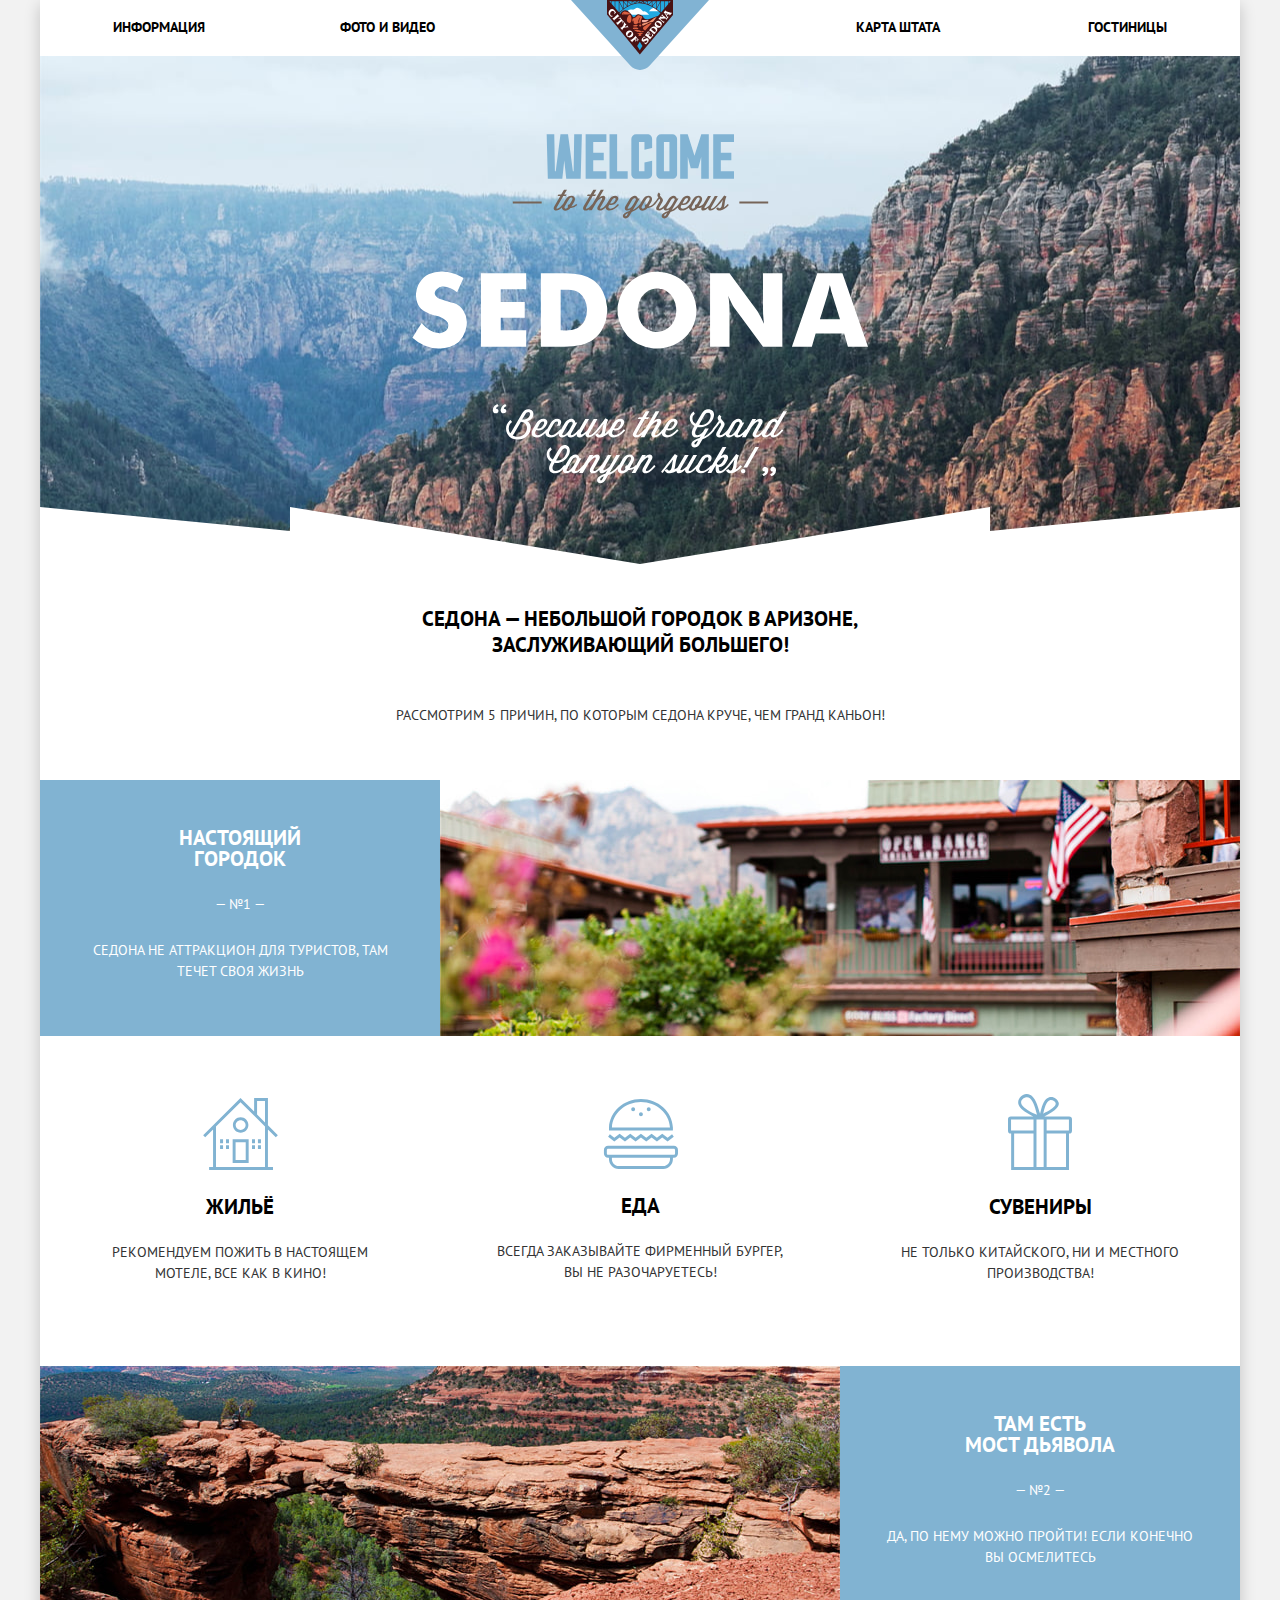
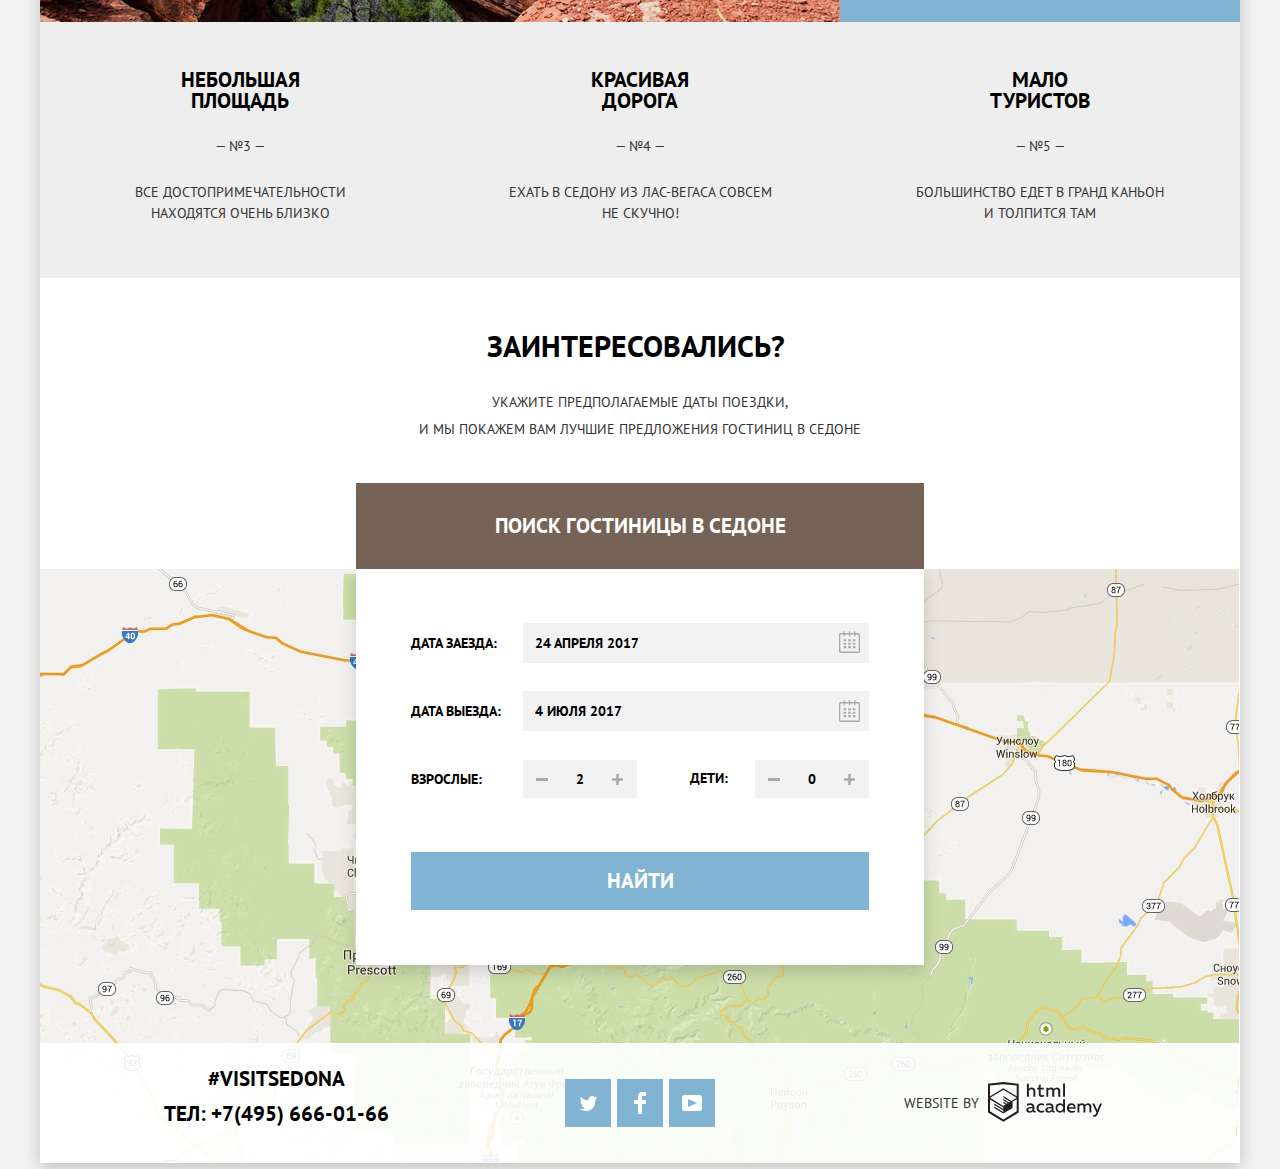
==== commit 3a1515a6: "Доработка сайта" ====
--- a/index.html
+++ b/index.html
@@ -4,7 +4,7 @@
     <meta charset="utf-8">
     <title>HTML Academy: Седона</title>
     <link href="css/normalize.css" rel="stylesheet">
-    <link href="css/style.css" rel="stylesheet">
+    <link href="css/style.min.css" rel="stylesheet">
     <link rel="icon" href="favicon.ico"><!-- 32×32 -->
     <link rel="icon" href="img/icon/favicon.svg" type="image/svg+xml">
     <link rel="apple-touch-icon" href="img/icon/apple.png"><!-- 180×180 -->
@@ -88,7 +88,7 @@
 						<li class="feature-items-list-item">
 							<h3 class="feature-items-list-title">Мало<br> туристов</h3>
 							<span class="feature-items-content-number">— №5 —</span>
-							<p>Большинство едет в Гранд Коаньон<br> и толпится там</p>
+							<p>Большинство едет в Гранд Каньон<br> и толпится там</p>
 						</li>
 					</ul>
 				</li>
--- a/css/style.min.css
+++ b/css/style.min.css
@@ -0,0 +1 @@
+@-webkit-keyframes bounce{0%{-webkit-transform:translateY(-86px);transform:translateY(-86px)}70%,to{-webkit-transform:translateY(0);transform:translateY(0)}90%{-webkit-transform:translateY(-5px);transform:translateY(-5px)}}@keyframes bounce{0%{-webkit-transform:translateY(-86px);transform:translateY(-86px)}70%,to{-webkit-transform:translateY(0);transform:translateY(0)}90%{-webkit-transform:translateY(-5px);transform:translateY(-5px)}}@-webkit-keyframes shake{0%,to{-webkit-transform:translateX(0);transform:translateX(0)}10%,30%,50%,70%,90%{-webkit-transform:translateX(-10px);transform:translateX(-10px)}20%,40%,60%,80%{-webkit-transform:translateX(10px);transform:translateX(10px)}}@keyframes shake{0%,to{-webkit-transform:translateX(0);transform:translateX(0)}10%,30%,50%,70%,90%{-webkit-transform:translateX(-10px);transform:translateX(-10px)}20%,40%,60%,80%{-webkit-transform:translateX(10px);transform:translateX(10px)}}@font-face{font-family:"PTSans";src:local("PTSans"),url(../fonts/PTSans.woff2) format("woff2"),url(../fonts/PTSans.woff2) format("woff");font-weight:400;font-style:normal}@font-face{font-family:"PTSans-Bold";src:local("PTSans-Bold"),url(../fonts/PTSans-Bold.woff2) format("woff2"),url(../fonts/PTSans-Bold.woff) format("woff");font-weight:700;font-style:normal}.visually-hidden{position:absolute;width:1px;height:1px;margin:-1px;border:0;padding:0;white-space:nowrap;-webkit-clip-path:inset(100%);clip-path:inset(100%);clip:rect(0 0 0 0);overflow:hidden}:root{--basic-black:#000000;--basic-white:#ffffff;--basic-blue:#81B3D2;--basic-gray:#333333;--basic-gray-catalog:#E5E5E5;--basic-light-gray-catalog:#CACACA;--basic-brown:#766357;--basic-light-gray:#F2F2F2;--basic-pale-gray:#EEEEEE;--basic-gray-toggle:#ababab;--special-gray-catalog:#666666;--special-blue:#669EC0;--special-blue-dark:#5496BD;--special-brown:#604E43;--special-brown-dark:#503E33;--special-light-gray:#BDBBBC;--special-dark-gray:#EBEBEB}.page-body{width:1200px;margin:0 auto;padding:0;font-family:"PTSans",Arial,sans-serif;font-size:14px;line-height:21px;font-weight:400;color:var(--basic-gray);background-color:var(--basic-white);text-transform:uppercase;min-height:100%;display:-ms-grid;display:grid;-ms-grid-rows:-webkit-min-content 1fr -webkit-min-content;-ms-grid-rows:min-content 1fr min-content;grid-template-rows:-webkit-min-content 1fr -webkit-min-content;grid-template-rows:min-content 1fr min-content;-ms-flex-line-pack:start;align-content:start;-webkit-box-shadow:0 5px 15px rgba(0,1,1,.2);box-shadow:0 5px 15px rgba(0,1,1,.2)}.main-subtitle{font-family:"PTSans-Bold";font-weight:700;font-size:21px;line-height:26px;color:var(--basic-black);padding:0;margin:0}.page{height:100%;background-color:var(--basic-light-gray)}.page-catalog{display:-ms-grid;display:grid;-ms-grid-rows:217px 86px 1fr;grid-template-rows:217px 86px 1fr;-ms-grid-columns:73px 1fr 73px;grid-template-columns:73px 1fr 73px;-ms-flex-line-pack:start;align-content:start}.page-catalog>:nth-child(1){-ms-grid-row:1;-ms-grid-column:1}.page-catalog>:nth-child(2){-ms-grid-row:1;-ms-grid-column:2}.page-catalog>:nth-child(3){-ms-grid-row:1;-ms-grid-column:3}.page-catalog>:nth-child(4){-ms-grid-row:2;-ms-grid-column:1}.page-catalog>:nth-child(5){-ms-grid-row:2;-ms-grid-column:2}.page-catalog>:nth-child(6){-ms-grid-row:2;-ms-grid-column:3}.page-catalog>:nth-child(7){-ms-grid-row:3;-ms-grid-column:1}.page-catalog>:nth-child(8){-ms-grid-row:3;-ms-grid-column:2}.page-catalog>:nth-child(9){-ms-grid-row:3;-ms-grid-column:3}.page-catalog .filters{grid-column:1/-1}.page-catalog .sorting{grid-column:2/-2}.page-catalog .hotel{grid-column:1/-1}.filter{display:-ms-grid;display:grid;-ms-grid-columns:1fr 1fr auto;grid-template-columns:1fr 1fr auto}.main-navigation{font-family:"PTSans-Bold";font-weight:700;font-size:14px;line-height:26px;color:var(--basic-black);display:-webkit-box;display:-ms-flexbox;display:flex;-webkit-box-orient:vertical;-webkit-box-direction:normal;-ms-flex-direction:column;flex-direction:column;-webkit-box-align:center;-ms-flex-align:center;align-items:center}.main-header-logo{position:absolute}.site-navigation{padding:0;list-style:none;width:1054px;margin:14px 0 16px;display:-webkit-box;display:-ms-flexbox;display:flex;-ms-flex-wrap:wrap;flex-wrap:wrap;-webkit-box-pack:justify;-ms-flex-pack:justify;justify-content:space-between}.site-navigation li:nth-child(4n+1){width:25%;text-align:left}.site-navigation li:nth-child(4n+2){width:25%;text-align:left;margin-left:-110px}.site-navigation li:nth-child(4n+3){width:25%;text-align:right;margin-right:-110px}.site-navigation li:nth-child(4n+4){width:25%;text-align:right}.site-navigation a{color:var(--basic-black);text-decoration:none}.site-navigation a:hover{color:var(--basic-blue)}.site-navigation a:focus{color:var(--basic-black);opacity:.3}.site-navigation a:active,.site-navigation-current a{color:var(--basic-brown)}.welcome{background-color:var(--basic-blue);background-image:url(../img/welcome_shape.svg),url(../img/bg_index.jpg);background-repeat:no-repeat,no-repeat;text-align:center;background-position:bottom,center;max-width:100%;height:508px}.welcome-image{margin-top:78px}.description-city{text-align:center;margin:0 auto;padding-top:42px;padding-bottom:52px}.description-city-text{line-height:26px;margin:44px 0 0}.features-list{display:-ms-grid;display:grid;-ms-grid-rows:256px 330px 256px 256px;grid-template-rows:256px 330px 256px 256px;list-style:none;margin:0;padding:0}.feature-items-row-1,.feature-items-row-2,.feature-items-row-3,.feature-items-row-4{display:-ms-grid;display:grid;-ms-grid-columns:1fr 1fr 1fr;grid-template-columns:1fr 1fr 1fr}.feature-items-row-1 img{-ms-grid-column:2;-ms-grid-column-span:2;grid-column:2/4}.feature-items-row-3 div{-ms-grid-column:3;-ms-grid-column-span:1;grid-column:3/4}.feature-items-row-3 img{-ms-grid-column:1;-ms-grid-column-span:2;grid-column:1/3;-ms-grid-row:1;-ms-grid-row-span:1;grid-row:1/2}.feature-items-content{background-color:var(--basic-blue);color:var(--basic-white);text-align:center;padding-top:47px}.feature-items-list-color{background-color:var(--basic-pale-gray);padding-top:47px}.feature-items-content-title{font-family:"PTSans-Bold";font-weight:700;font-size:21px;color:var(--basic-white);text-align:center;margin:0}.feature-items-content-text{margin:0;padding:0}.feature-items-content-number{display:block;margin-top:25px;margin-bottom:25px}.feature-items-list{list-style:none;margin:0;padding:0}.feature-items-list-item{text-align:center}.feature-items-list-item p{padding:0;margin-top:25px}.feature-items-list-title{font-family:"PTSans-Bold";font-weight:700;font-size:21px;color:var(--basic-black);margin:0}.feature-items-img{max-width:100%;height:auto}.feature-items-list-icon{margin-bottom:20px;-webkit-box-ordinal-group:2;-ms-flex-order:1;order:1}.feature-icon-feature{margin-top:57px}.feature-icon-food{margin-top:63px}.feature-icon-shelter{margin-top:62px}.search{margin:0 auto;text-align:center;line-height:27px}.search-title{font-family:"PTSans-Bold";font-weight:700;font-size:30px;color:var(--basic-black);margin-top:54px;margin-bottom:30px;margin-left:-9px}.search-text{margin-top:0;margin-bottom:40px}.search-form{width:568px;padding-top:55px;padding-bottom:55px;display:-webkit-box;display:-ms-flexbox;display:flex;-ms-flex-wrap:wrap;flex-wrap:wrap;-webkit-box-pack:center;-ms-flex-pack:center;justify-content:center;background-color:var(--basic-white);-webkit-box-shadow:0 7px 15px rgba(0,1,1,.15);box-shadow:0 7px 15px rgba(0,1,1,.15);position:absolute;z-index:2;left:50%;margin:0 auto 0 -284px;-webkit-animation:bounce .5s;animation:bounce .5s}.search-form-none{display:none}.search-form-error{-webkit-animation:shake .6s;animation:shake .6s}.search-item{font-family:"PTSans-Bold";font-weight:700;font-size:14px;line-height:26px;color:var(--basic-black);text-align:left;margin:0;padding-bottom:30px;width:458px;height:38px;position:relative;display:-webkit-box;display:-ms-flexbox;display:flex;-webkit-box-pack:start;-ms-flex-pack:start;justify-content:flex-start;-webkit-box-align:center;-ms-flex-align:center;align-items:center}.calendar-in,.calendar-out{position:absolute;right:64px;top:61px}.calendar-out{top:130px}.calendar-in:hover path{fill:var(--basic-black)}.calendar-in:active path{fill:var(--basic-blue)}.calendar-out:hover path{fill:var(--basic-black)}.calendar-out:active path,.copyright-logo:hover path{fill:var(--basic-blue)}.search-input-date-in,.search-input-date-out{background-color:var(--basic-light-gray);outline:0;border:0;height:38px;padding-left:12px;padding-right:8px;margin-left:12px;width:326px;position:absolute;right:0;text-transform:uppercase}.search-input-date-in:hover,.search-input-date-out:hover{background-color:var(--special-dark-gray)}.search-input-date-in:focus,.search-input-date-out:focus{background:var(--basic-white);border:2px solid var(--basic-gray-catalog)}.search-input-adults::-webkit-input-placeholder,.search-input-date-in::-webkit-input-placeholder,.search-input-date-out::-webkit-input-placeholder,.search-input-kids::-webkit-input-placeholder{color:var(--basic-black)}.search-input-adults::-moz-placeholder,.search-input-date-in::-moz-placeholder,.search-input-date-out::-moz-placeholder,.search-input-kids::-moz-placeholder{color:var(--basic-black)}.search-input-adults:-ms-input-placeholder,.search-input-date-in:-ms-input-placeholder,.search-input-date-out:-ms-input-placeholder,.search-input-kids:-ms-input-placeholder{color:var(--basic-black)}.search-input-adults::-ms-input-placeholder,.search-input-date-in::-ms-input-placeholder,.search-input-date-out::-ms-input-placeholder,.search-input-kids::-ms-input-placeholder{color:var(--basic-black)}.search-input-adults::placeholder,.search-input-date-in::placeholder,.search-input-date-out::placeholder,.search-input-kids::placeholder{color:var(--basic-black)}.search-input-adults{background-color:var(--basic-light-gray);outline:0;border:0;height:38px;width:114px;text-align:center;position:absolute;right:232px;padding:0;background-image:url(../img/icon/minus.svg),url(../img/icon/plus.svg);background-repeat:no-repeat,no-repeat;background-position:13px 50%,89px 50%}.search-input-adults:hover{background-color:var(--special-dark-gray);background-image:url(../img/icon/minus-black.svg),url(../img/icon/plus-black.svg);background-repeat:no-repeat,no-repeat;background-position:15px 50%,85px 50%}.search-input-adults:focus{background:var(--basic-white);border:2px solid var(--basic-gray-catalog);background-image:url(../img/icon/minus-blue.svg),url(../img/icon/plus-blue.svg);background-repeat:no-repeat,no-repeat;background-position:15px 50%,85px 50%}.search-input-kids{background-color:var(--basic-light-gray);outline:0;border:0;height:38px;width:114px;text-align:center;position:absolute;right:0;padding:0;background-image:url(../img/icon/minus.svg),url(../img/icon/plus.svg);background-repeat:no-repeat,no-repeat;background-position:13px 50%,89px 50%}.search-input-kids:hover{background-color:var(--special-dark-gray);background-image:url(../img/icon/minus-black.svg),url(../img/icon/plus-black.svg);background-repeat:no-repeat,no-repeat;background-position:15px 50%,85px 50%}.search-input-kids:focus{background:var(--basic-white);border:2px solid var(--basic-gray-catalog);background-image:url(../img/icon/minus-blue.svg),url(../img/icon/plus-blue.svg);background-repeat:no-repeat,no-repeat;background-position:15px 50%,85px 50%}.search-item label{display:inline-block;vertical-align:middle}.search-label-kids{position:absolute;right:141px;top:5px}.map{width:1199px;height:594px;position:relative}.map-img{max-width:100%;height:auto;display:block}.map-image-wrap{position:absolute;top:0;left:0;z-index:0}.google-map{position:relative;width:100%;height:594px;border:0;z-index:1}.main-footer{display:-ms-grid;display:grid;-ms-grid-columns:73px 327px 1fr 327px 73px;grid-template-columns:73px 327px 1fr 327px 73px;height:120px;background:rgba(255,255,255,.9)}.main-footer-index{margin-top:-120px;position:relative;z-index:2}.footer-contacts{-ms-grid-column:2;-ms-grid-column-span:1;grid-column:2/3;text-align:center;margin:23px 0 0;padding:0}.footer-social{-ms-grid-column:3;-ms-grid-column-span:1;grid-column:3/4;margin:36px 0 0;-ms-grid-column-align:center;justify-self:center}.footer-copyright{-ms-grid-column:4;-ms-grid-column-span:1;grid-column:4/5;text-align:center;margin-top:38px}.footer-social-list{list-style:none;padding:0;margin:0;text-align:center;width:150px;display:-webkit-box;display:-ms-flexbox;display:flex;-ms-flex-wrap:wrap;flex-wrap:wrap;-webkit-box-pack:justify;-ms-flex-pack:justify;justify-content:space-between}.contacts-subtitle,.footer-phone{font-family:"PTSans-Bold";font-weight:700;font-size:21px;line-height:26px;color:var(--basic-black);margin:0}.contacts-subtitle{display:block;padding-bottom:9px}.footer-phone{padding:0;text-decoration:none}.footer-copyright-text{display:inline-block;margin-right:5px;padding-bottom:30px;vertical-align:middle}.copyright-logo:focus path{fill:var(--special-light-gray)}.filters{background-color:var(--basic-blue);background-image:url(../img/bg_catalog.jpg)}.filter{position:relative}.filter-title-checkbox,.filter-title-cost{font-family:"PTSans-Bold";font-weight:700;font-size:16px;line-height:21px;color:var(--basic-white);margin-bottom:26px}.filter-title-cost{margin-bottom:7px}.filter-checkbox-infrastructure{border:0;margin:25px 0 0;padding:0 0 0 72px}.filter-checkbox-shelter{border:0;margin:25px 0 0 -72px;padding:0}.filter-cost{border:0;margin:25px 61px 0 0}.max-price,.min-price{display:-webkit-box;display:-ms-flexbox;display:flex;text-align:center}.filter-list{color:var(--basic-white);padding:0;margin:0}.filter-option{padding-bottom:25px;margin:0;list-style:none;line-height:21px}.filter-option label{position:relative;display:block;cursor:pointer;-webkit-user-select:none;-moz-user-select:none;-ms-user-select:none;user-select:none;padding-left:39px}.filter-checkbox-item+label::before{content:"";position:absolute;background-image:url(../img/icon/checkbox-off.svg);background-repeat:no-repeat;background-position:0 0;left:0;top:0;width:23px;height:23px}.filter-checkbox-item:checked+label::after{content:"";position:absolute;background-image:url(../img/icon/checkbox-on.svg);background-repeat:no-repeat;background-position:0 0;left:0;top:0;width:27px;height:23px}.filter-checkbox-item:disabled+label::before{content:"";position:absolute;background-image:url(../img/icon/checkbox-off-dis.svg);background-repeat:no-repeat;background-position:0 0;left:0;top:0;width:23px;height:23px}.filter-checkbox-item:checked:disabled+label::after{content:"";position:absolute;background-image:url(../img/icon/checkbox-on-dis.svg);background-repeat:no-repeat;background-position:0 0;left:0;top:0;width:27px;height:23px}.filter-checkbox-item:focus+label::before{border:1px solid var(--basic-white)}.price-controls{width:315px;height:33px;border:2px solid var(--basic-white);border-radius:2px;display:-webkit-box;display:-ms-flexbox;display:flex;-ms-flex-pack:distribute;justify-content:space-around;-webkit-box-align:center;-ms-flex-align:center;align-items:center}.range-controls,.range-filter{position:relative}.price-controls::before{content:"";position:absolute;width:2px;height:22px;background-color:var(--basic-white)}.range-controls{height:55px;padding-top:20px}.range-controls .scale{height:2px;background:rgb(255,255,255,.3)}.range-controls .bar{width:80%;height:2px;background:var(--basic-white)}.range-controls .toggle{position:absolute;top:10px;left:0;width:4px;height:4px;padding:0;border:8px solid var(--basic-white);background-color:var(--basic-gray-toggle);border-radius:50%;-webkit-box-shadow:0 2px 1px 0 var(--basic-gray-toggle);box-shadow:0 2px 1px 0 var(--basic-gray-toggle);cursor:pointer}.range-controls .toggle:hover{border:10px solid var(--basic-white)}.range-controls .toggle-min{left:0}.range-controls .toggle-max{left:253px}.filter-cost-text,.price-controls label{text-align:center;color:var(--basic-white)}.price-controls label{margin-left:24px;margin-top:-2px}.filter-cost-text{background:0 0;border:0;margin-left:-4px}.sorting{height:86px;display:-webkit-box;display:-ms-flexbox;display:flex;-ms-flex-wrap:wrap;flex-wrap:wrap;-webkit-box-pack:start;-ms-flex-pack:start;justify-content:flex-start;-webkit-box-align:center;-ms-flex-align:center;align-items:center;position:relative}.sorting-subtitle,.sorting-text{color:var(--basic-black);margin:0}.sorting-subtitle{font-family:"PTSans-Bold";font-weight:700;font-size:21px;line-height:26px;padding-right:46px}.sorting-text{font-size:12px;line-height:18px;padding-right:40px;padding-bottom:6px}.sorting-list{list-style:none;text-decoration:none;display:-webkit-box;display:-ms-flexbox;display:flex;-ms-flex-wrap:wrap;flex-wrap:wrap;margin:0;padding:0 0 5px}.sorting-list-item{margin:0;padding-right:32px}.sorting-list-item a,.sorting-list-item a:hover{border-bottom:1px dashed;border-color:var(--basic-blue)}.sorting-list-item a{font-size:12px;line-height:18px;color:var(--basic-black);text-decoration:none;opacity:30%}.sorting-list-item a:hover{color:var(--basic-blue);opacity:100%}.sorting-list-item a:focus{color:var(--basic-blue);border-bottom:none;opacity:100%}.sorting-list-item a:active{color:var(--basic-black);border-bottom:none;opacity:100%}.sorting-list-item-current a{color:var(--basic-blue);opacity:100%}.sorting-arrow-down a,.sorting-arrow-up a{position:absolute;bottom:36px;border-left:5.5px solid transparent;border-right:5.5px solid transparent}.sorting-arrow-up a{padding:0;right:23px;border-bottom:10px solid var(--basic-light-gray-catalog)}.sorting-arrow-down a{right:0;border-top:10px solid var(--basic-light-gray-catalog)}.sorting-arrow-up a:hover{border-bottom:10px solid var(--basic-black)}.sorting-arrow-down a:hover{border-top:10px solid var(--basic-black)}.sorting-arrow-up a:focus{border-bottom:10px solid var(--basic-blue)}.sorting-arrow-down a:focus{border-top:10px solid var(--basic-blue)}.sorting-arrow-down a:active,.sorting-arrow-down-current a{border-top:10px solid var(--basic-blue)}.sorting-arrow-up a:active{border-bottom:10px solid var(--basic-blue)}.hotel-list{display:-webkit-box;display:-ms-flexbox;display:flex;-webkit-box-orient:vertical;-webkit-box-direction:normal;-ms-flex-direction:column;flex-direction:column;list-style:none;padding:0;margin:0}.hotel-list-items{padding:30px 73px;border-top:1px solid var(--basic-gray-catalog)}.hotel-list-items:last-child{border-bottom:1px solid var(--basic-gray-catalog)}.hotel-list-item{width:100%;border-collapse:collapse}.hotel-item-name{padding:0;vertical-align:top}.hotel-img{width:135px;padding-right:29px}.hotel-img img{vertical-align:middle}.hotel-list-text{width:110px;vertical-align:top;padding-bottom:9px}.hotel-rating{background-color:var(--basic-light-gray);text-align:center;vertical-align:middle;color:var(--special-gray-catalog);width:110px;padding-bottom:2px}.hotel-star{padding:-1px}.hotel-list li:nth-child(1) .hotel-star{background-image:url(../img/icon/star.svg),url(../img/icon/star.svg),url(../img/icon/star.svg),url(../img/icon/star.svg);background-position:right top -1px,right 22px top -1px,right 47px top -1px,right 71px top -1px;background-repeat:no-repeat,no-repeat,no-repeat,no-repeat}.hotel-list li:nth-child(2) .hotel-star{background-image:url(../img/icon/star.svg),url(../img/icon/star.svg),url(../img/icon/star.svg);background-position:right top -1px,right 22px top -1px,right 47px top -1px;background-repeat:no-repeat,no-repeat,no-repeat}.hotel-list li:nth-child(3) .hotel-star{background-image:url(../img/icon/star.svg),url(../img/icon/star.svg);background-position:right top -1px,right 22px top -1px;background-repeat:no-repeat,no-repeat}.hotel-list-reserve{vertical-align:middle}.hotel-item-title,.hotel-list-text-cost{vertical-align:top;padding:0}.hotel-item-title{font-family:"PTSans-Bold";font-weight:700;font-size:21px;line-height:12px;color:var(--basic-black);margin:0;text-decoration:none}.hotel-item-title:hover{color:var(--basic-blue)}.hotel-item-title:focus{opacity:30%}.button{font-family:"PTSans-Bold";font-weight:700;text-align:center;text-decoration:none;vertical-align:middle;border:0;outline:0;text-transform:uppercase}.button-search{display:inline-block;vertical-align:center;text-align:center;color:var(--basic-white);background-color:var(--basic-brown);font-size:21px;line-height:86px;width:568px;height:86px}.button-search:hover{background-color:var(--special-brown)}.button-search:focus{background-color:var(--special-brown-dark);color:rgb(255,255,255,.3)}.button-find{color:var(--basic-white);background-color:var(--basic-blue);font-size:21px;line-height:26px;width:458px;height:58px;padding:0;margin-top:24px}.button-find:hover{background-color:var(--special-blue)}.button-find:focus{background-color:var(--special-blue-dark);color:rgb(255,255,255,.3)}.social-button{display:-webkit-box;display:-ms-flexbox;display:flex;-webkit-box-align:center;-ms-flex-align:center;align-items:center;-webkit-box-pack:center;-ms-flex-pack:center;justify-content:center;color:var(--basic-white);background-color:var(--basic-blue);text-decoration:none;width:46px;height:48px}.social-button:hover{background-color:var(--special-blue)}.social-button:focus{background-color:var(--special-blue-dark)}.social-button:focus img{opacity:.3}.buttom-filter{background-color:Transparent;border:2px solid;color:var(--basic-white);font-size:14px;line-height:21px;height:36px;width:137px;text-transform:uppercase;position:absolute;bottom:25px;right:168px}.buttom-filter:hover{background-color:var(--basic-white);color:var(--basic-black);border:0}.button-detail{display:inline-block;padding:3px 16px;margin-left:-1px;margin-right:6px;color:var(--basic-white);background-color:var(--basic-blue)}.button-detail:hover{background-color:var(--special-blue)}.button-detail:focus{background-color:var(--special-blue-dark);color:rgb(255,255,255,.3)}.button-reserve{display:inline-block;padding:3px 17px;color:var(--basic-white);background-color:var(--basic-brown)}.button-reserve:hover{background-color:var(--special-brown)}.button-reserve:focus{background-color:var(--special-brown-dark);color:rgb(255,255,255,.3)}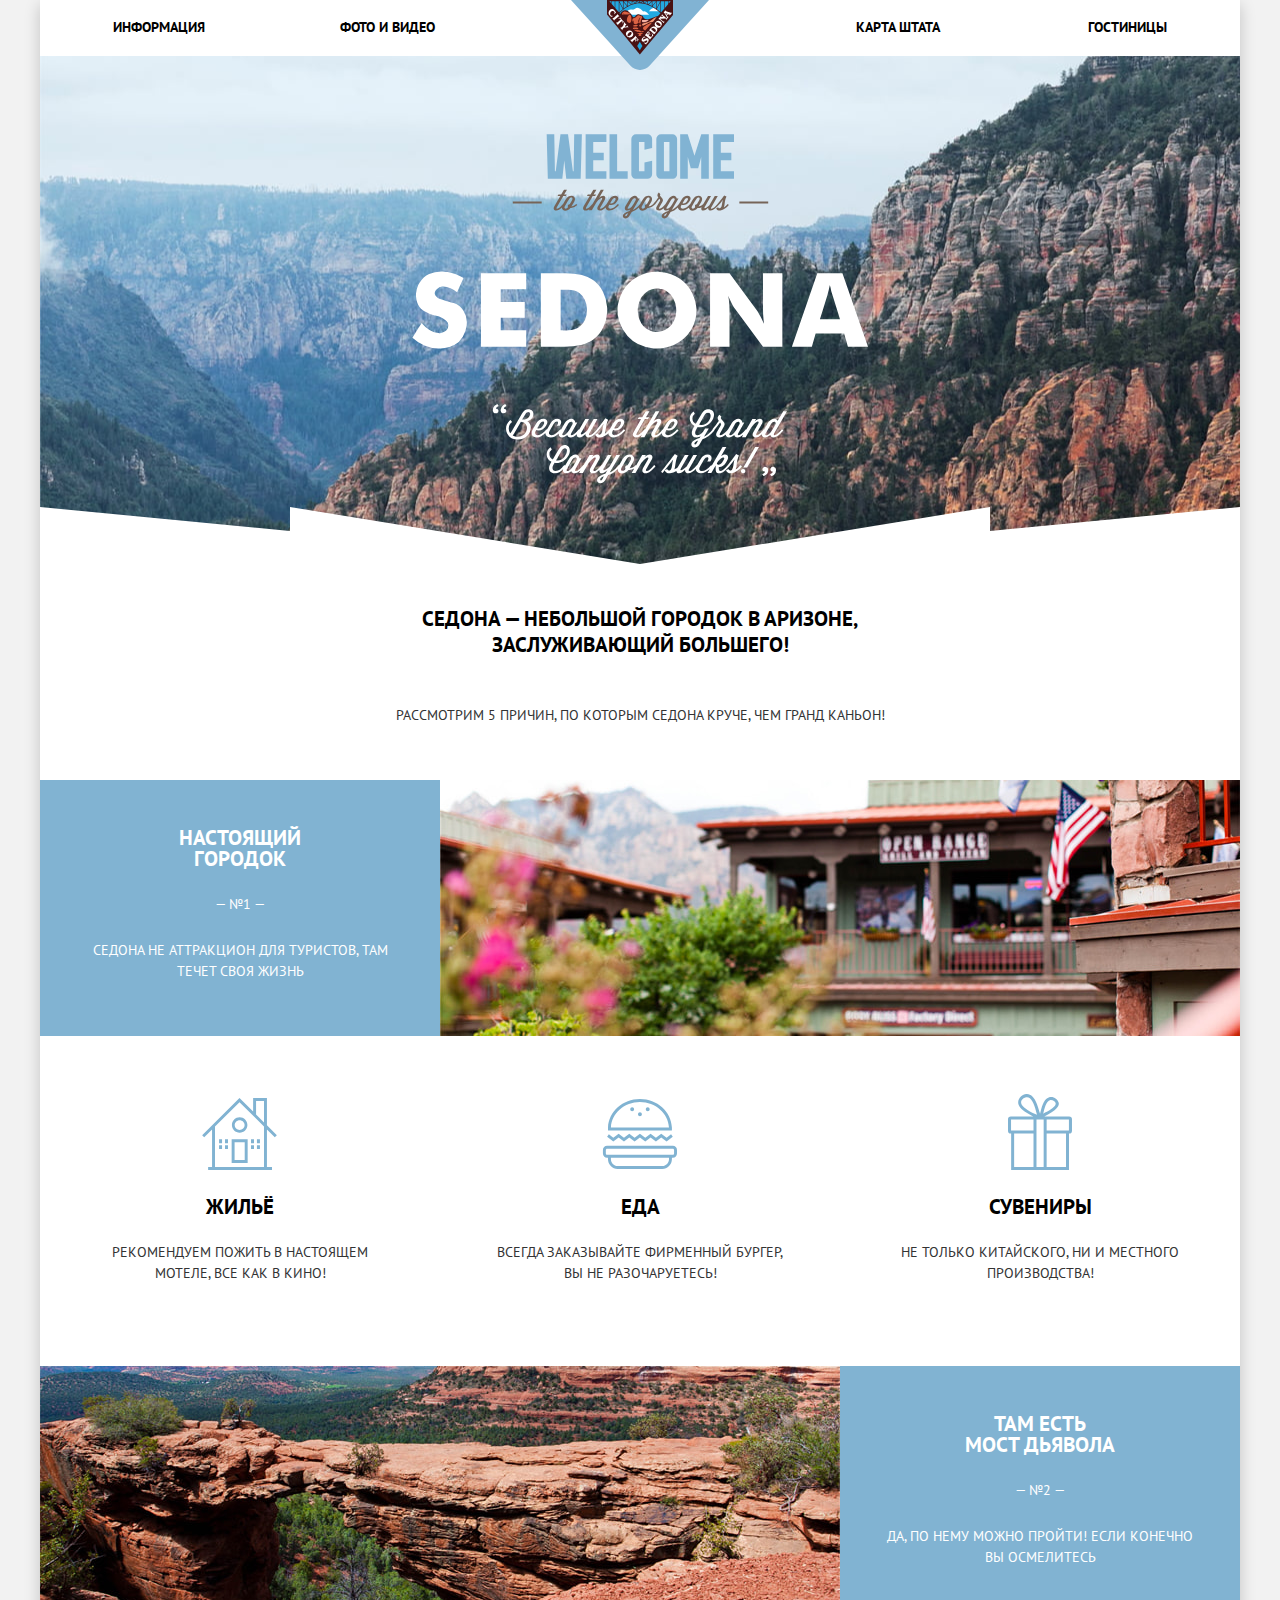
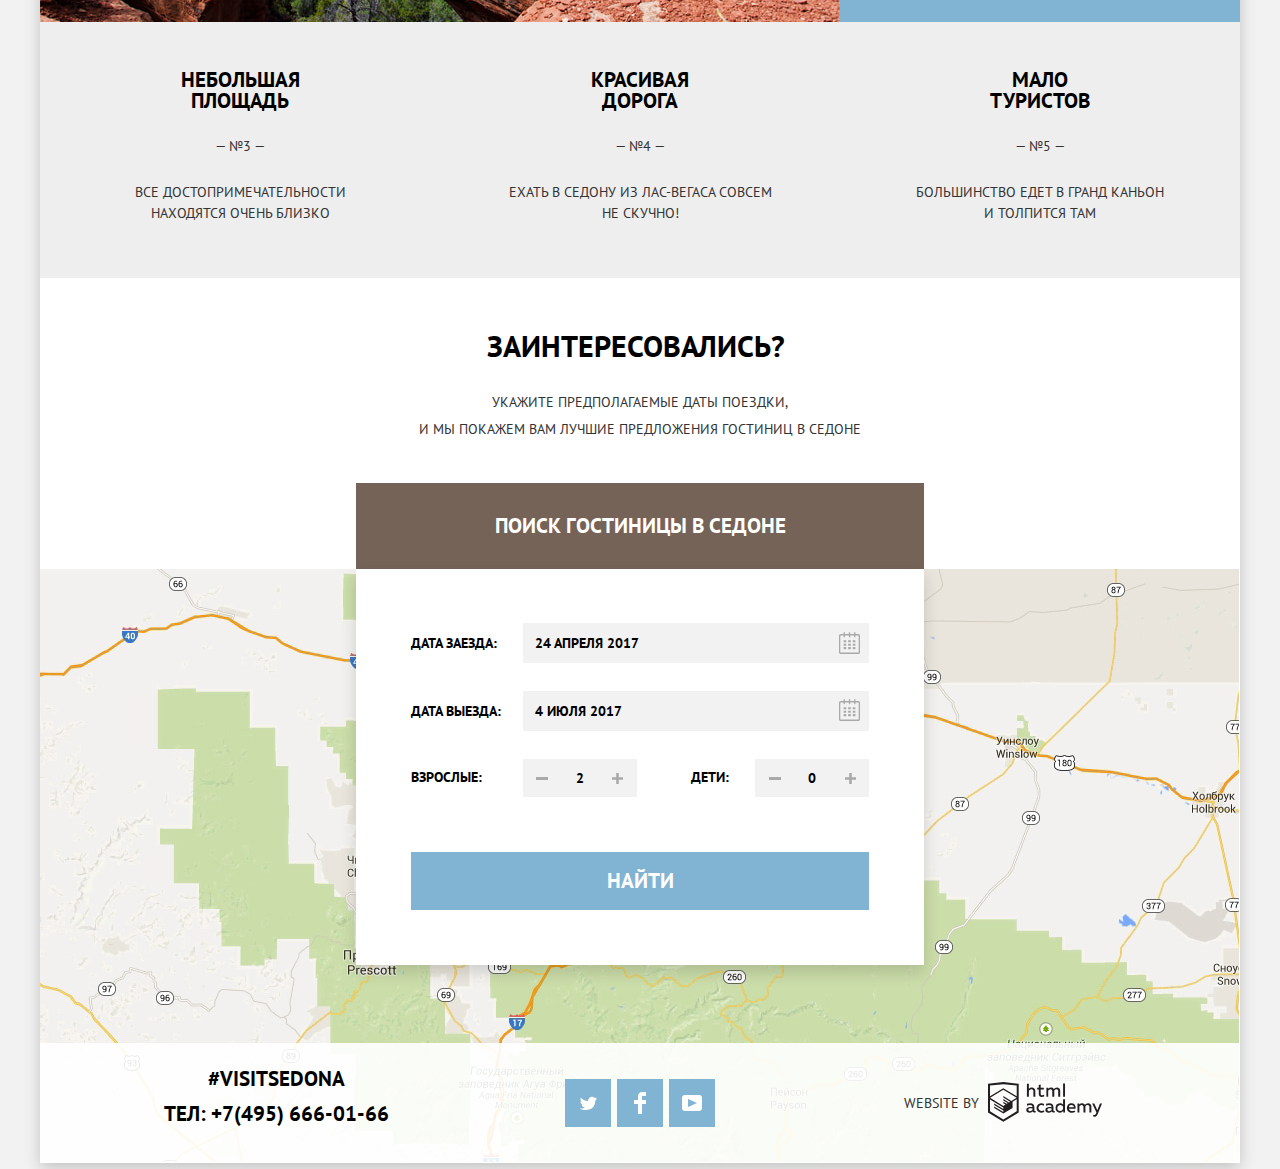
==== commit d0a535b7: "Исправления после проверки (1)" ====
--- a/index.html
+++ b/index.html
@@ -1,168 +1,175 @@
 <!DOCTYPE html>
 <html class="page" lang="ru">
-  <head>
-    <meta charset="utf-8">
-    <title>HTML Academy: Седона</title>
-    <link href="css/normalize.css" rel="stylesheet">
-    <link href="css/style.min.css" rel="stylesheet">
-    <link rel="icon" href="favicon.ico"><!-- 32×32 -->
-    <link rel="icon" href="img/icon/favicon.svg" type="image/svg+xml">
-    <link rel="apple-touch-icon" href="img/icon/apple.png"><!-- 180×180 -->
-    <link rel="manifest" href="manifest.webmanifest">
-  </head>
-  <body class="page-body">
-	<header class="main-header"><!-- Шапка сайта -->
-		<nav class="main-navigation">
-			<a class="main-header-logo">
-				<img src="img/logo.svg" width="138" height="70" alt="Sity of Sedona web site">
-			</a>
-			<ul class="site-navigation">
-				<li><a href="blank.html">Информация</a></li>
-				<li><a href="blank.html">Фото и видео</a></li>
-				<li><a href="blank.html">Карта штата</a></li>
-				<li><a href="catalog.html">Гостиницы</a></li>
-			</ul>	
-		</nav>
-	</header>
-	<main class="container"><!-- Основное содержимое страницы -->
-		<h1 class="visually-hidden">Сайт города Седона</h1>
-		<section class="welcome">
-			<h2 class="visually-hidden">Добро пожаловать в город Седона</h2>
-			<img class="welcome-image" src="img/welcome.svg" width="457" height="350" alt="Welcome to the gorgeous Sedona">
-		</section>
-		<section class="description-city">
-			<h2 class="visually-hidden">Описание города Седона</h2>
-			<p class="main-subtitle">Седона&nbsp;&mdash; небольшой городок в Аризоне,<br> заслуживающий большего!</p>
-			<p class="description-city-text">Рассмотрим 5 причин, по которым Седона круче, чем Гранд Каньон!</p>
-		</section>
-		<section class="features">
-			<h2 class="visually-hidden">Преимущества</h2>
-			<ul class="features-list">
-				<li class="feature-items feature-items-row-1">
-					<div class="feature-items-content features-list-row-1">
-						<h3 class="feature-items-content-title">Настоящий<br> городок</h3>
-						<span class="feature-items-content-number">— №1 —</span>
-						<p class="feature-items-content-text">Седона не аттракцион для туристов, там<br> течет своя жизнь</p>
+	<head>
+		<meta charset="utf-8">
+		<title>HTML Academy: Седона</title>
+		<link href="css/normalize.css" rel="stylesheet">
+		<link href="css/style.css" rel="stylesheet">
+		<link rel="icon" href="favicon.ico"><!-- 32×32 -->
+		<link rel="icon" href="img/icon/favicon.svg" type="image/svg+xml">
+		<link rel="apple-touch-icon" href="img/icon/apple.png"><!-- 180×180 -->
+		<link rel="manifest" href="manifest.webmanifest">
+	</head>
+	<body class="page-body">
+		<header class="main-header"><!-- Шапка сайта -->
+			<nav class="main-navigation">
+				<a class="main-header-logo">
+					<img src="img/logo.svg" width="138" height="70" alt="Sity of Sedona web site">
+				</a>
+				<ul class="site-navigation">
+					<li><a href="blank.html">Информация</a></li>
+					<li><a href="blank.html">Фото и видео</a></li>
+					<li><a href="blank.html">Карта штата</a></li>
+					<li><a href="catalog.html">Гостиницы</a></li>
+				</ul>	
+			</nav>
+		</header>
+		<main class="container"><!-- Основное содержимое страницы -->
+			<h1 class="visually-hidden">Сайт города Седона</h1>
+			<section class="welcome">
+				<h2 class="visually-hidden">Добро пожаловать в город Седона</h2>
+				<img class="welcome-image" src="img/welcome.svg" width="457" height="350" alt="Welcome to the gorgeous Sedona">
+			</section>
+			<section class="description-city">
+				<h2 class="visually-hidden">Описание города Седона</h2>
+				<p class="main-subtitle">Седона &mdash; небольшой городок в Аризоне,<br> заслуживающий большего!</p>
+				<p class="description-city-text">Рассмотрим 5 причин, по которым Седона круче, чем Гранд Каньон!</p>
+			</section>
+			<section class="features">
+				<h2 class="visually-hidden">Преимущества</h2>
+				<ul class="features-list">
+					<li class="feature-items feature-items-row-1">
+						<div class="feature-items-content features-list-row-1">
+							<h3 class="feature-items-content-title">Настоящий<br> городок</h3>
+							<span class="feature-items-content-number">— №1 —</span>
+							<p class="feature-items-content-text">Седона не аттракцион для туристов, там<br> течет своя жизнь</p>
+						</div>
+						<img class="feature-items-img" src="img/city.jpg" width="800" height="256" alt="Город Седона">
+					</li>
+					<li class="feature-items">
+						<ul class="feature-items-list feature-items-row-2">
+							<li class="feature-items-list-item">
+								<h4 class="feature-items-list-title-icons feature-icon-shelter">Жильё</h4>
+								<p>Рекомендуем пожить в настоящем<br> мотеле, все как в кино!</p>
+							</li>
+							<li class="feature-items-list-item">
+								<h4 class="feature-items-list-title-icons feature-icon-food">Еда</h4>
+								<p>Всегда заказывайте фирменный бургер,<br> вы не разочаруетесь!</p>
+							</li>
+							<li class="feature-items-list-item">
+								<h4 class="feature-items-list-title-icons feature-icon-feature">Сувениры</h4>
+								<p>Не только китайского, ни и местного<br> производства!</p>
+							</li>
+						</ul>
+					</li>
+					<li class="feature-items feature-items-row-3">
+						<div class="feature-items-content">
+							<h3 class="feature-items-content-title">Там есть<br> мост дьявола</h3>
+							<span class="feature-items-content-number">— №2 —</span>
+							<p class="feature-items-content-text">Да, по нему можно пройти! Если конечно<br> вы осмелитесь</p>
+						</div>
+						<img class="feature-items-img" src="img/bridge.jpg" width="800" height="256" alt="Мост Дьявола в городе Седона">
+					</li>
+					<li class="feature-items feature-items-list-color"> 
+						<ul class="feature-items-list feature-items-row-4">
+							<li class="feature-items-list-item">
+								<h3 class="feature-items-list-title">Небольшая<br> площадь</h3>
+								<span class="feature-items-content-number">— №3 —</span>
+								<p>Все достопримечательности<br> находятся очень близко</p>
+							</li>
+							<li class="feature-items-list-item">
+								<h3 class="feature-items-list-title">Красивая<br> дорога</h3>
+								<span class="feature-items-content-number">— №4 —</span>
+								<p>Ехать в Седону из Лас-Вегаса совсем<br> не скучно!</p>
+							</li>
+							<li class="feature-items-list-item">
+								<h3 class="feature-items-list-title">Мало<br> туристов</h3>
+								<span class="feature-items-content-number">— №5 —</span>
+								<p>Большинство едет в Гранд Каньон<br> и толпится там</p>
+							</li>
+						</ul>
+					</li>
+				</ul>
+			</section>
+			<section class="search">
+				<h2 class="visually-hidden">Поиск гостиницы в Седоне</h2>
+				<p class="search-title">Заинтересовались?</p>
+				<p class="search-text">Укажите предполагаемые даты поездки,<br> и мы покажем Вам лучшие предложения гостиниц в Седоне</p>
+				<a class="button button-search" href="blank.html">Поиск гостиницы в Седоне</a>
+				<form class="search-form" action="https://echo.htmlacademy.ru" method="get">
+					<div class="search-item">
+						<label for="search-date-in">Дата заезда:</label>
+						<input class="search-input-date-in" type="text" name="date_in" id="search-date-in" placeholder="24 апреля 2017">
+						<svg class="calendar-in" width="21" height="23" fill="none" tabindex="0" xmlns="http://www.w3.org/2000/svg">
+							<path fill-rule="evenodd" clip-rule="evenodd" d="M16.406 3.025h2.845c.966 0 1.749.822 1.749 1.837v16.302C21 22.179 20.217 23 19.251 23H1.75C.784 23 0 22.179 0 21.164V4.862c0-1.015.784-1.837 1.75-1.837h2.843V1.648c0-.381.294-.689.657-.689.362 0 .656.308.656.689v1.377h3.938V1.648c0-.381.294-.689.657-.689.361 0 .655.308.655.689v1.377h3.938V1.648c0-.381.293-.689.656-.689.362 0 .656.308.656.689v1.377zm3.159 18.459a.448.448 0 00.123-.32h.001V4.862a.449.449 0 00-.437-.459h-2.845v1.378c0 .381-.294.689-.656.689-.363 0-.656-.308-.656-.689V4.403h-3.938v1.378c0 .381-.294.689-.655.689-.363 0-.657-.308-.657-.689V4.403H5.907v1.378c0 .381-.294.689-.656.689-.363 0-.657-.308-.657-.689V4.403H1.75a.45.45 0 00-.438.459v16.302a.45.45 0 00.438.459h17.501a.448.448 0 00.314-.139z" fill="#A9A9A9"/>
+							<path fill-rule="evenodd" clip-rule="evenodd" d="M4.594 9.225h2.625v2.066H4.594V9.225zm0 3.443h2.625v2.067H4.594v-2.067zm2.625 3.444H4.594v2.066h2.625v-2.066zm1.969 0h2.625v2.066H9.188v-2.066zm2.625-3.444H9.188v2.067h2.625v-2.067zM9.188 9.225h2.625v2.066H9.188V9.225zm7.218 6.887h-2.625v2.066h2.625v-2.066zm-2.625-3.444h2.625v2.067h-2.625v-2.067zm2.625-3.443h-2.625v2.066h2.625V9.225z" fill="#A9A9A9"/>
+						</svg>
 					</div>
-					<img class="feature-items-img" src="img/city.jpg" width="800" height="256" alt="Город Седона">
-				</li>
-				<li class="feature-items">
-					<ul class="feature-items-list feature-items-row-2">
-						<li class="feature-items-list-item">
-							<img class="feature-items-list-icon feature-icon-shelter" src="img/icon/house.svg" width="75" height="72" alt="#">
-							<h4 class="feature-items-list-title">Жильё</h4>
-							<p>Рекомендуем пожить в настоящем<br> мотеле, все как в кино!</p>
-						</li>
-						<li class="feature-items-list-item">
-							<img class="feature-items-list-icon feature-icon-food" src="img/icon/burger.svg" width="75" height="70" alt="#">
-							<h4 class="feature-items-list-title">Еда</h4>
-							<p>Всегда заказывайте фирменный бургер,<br> вы не разочаруетесь!</p>
-						</li>
-						<li class="feature-items-list-item">
-							<img class="feature-items-list-icon feature-icon-feature" src="img/icon/present.svg" width="64" height="77" alt="#">
-							<h4 class="feature-items-list-title">Сувениры</h4>
-							<p>Не только китайского, ни и местного<br> производства!</p>
-						</li>
-					</ul>
-				</li>
-				<li class="feature-items feature-items-row-3">
-					<div class="feature-items-content">
-						<h3 class="feature-items-content-title">Там есть<br> мост дьявола</h3>
-						<span class="feature-items-content-number">— №2 —</span>
-						<p class="feature-items-content-text">Да, по нему можно пройти! Если конечно<br> вы осмелитесь</p>
+					<div class="search-item">
+						<label for="search-date-out">Дата выезда:</label>
+						<input class="search-input-date-out" type="text" name="date_out" id="search-date-out" placeholder="4 июля 2017">
+						<svg class="calendar-out" width="21" height="23" fill="none" tabindex="0" xmlns="http://www.w3.org/2000/svg">
+							<path fill-rule="evenodd" clip-rule="evenodd" d="M16.406 3.025h2.845c.966 0 1.749.822 1.749 1.837v16.302C21 22.179 20.217 23 19.251 23H1.75C.784 23 0 22.179 0 21.164V4.862c0-1.015.784-1.837 1.75-1.837h2.843V1.648c0-.381.294-.689.657-.689.362 0 .656.308.656.689v1.377h3.938V1.648c0-.381.294-.689.657-.689.361 0 .655.308.655.689v1.377h3.938V1.648c0-.381.293-.689.656-.689.362 0 .656.308.656.689v1.377zm3.159 18.459a.448.448 0 00.123-.32h.001V4.862a.449.449 0 00-.437-.459h-2.845v1.378c0 .381-.294.689-.656.689-.363 0-.656-.308-.656-.689V4.403h-3.938v1.378c0 .381-.294.689-.655.689-.363 0-.657-.308-.657-.689V4.403H5.907v1.378c0 .381-.294.689-.656.689-.363 0-.657-.308-.657-.689V4.403H1.75a.45.45 0 00-.438.459v16.302a.45.45 0 00.438.459h17.501a.448.448 0 00.314-.139z" fill="#A9A9A9"/>
+							<path fill-rule="evenodd" clip-rule="evenodd" d="M4.594 9.225h2.625v2.066H4.594V9.225zm0 3.443h2.625v2.067H4.594v-2.067zm2.625 3.444H4.594v2.066h2.625v-2.066zm1.969 0h2.625v2.066H9.188v-2.066zm2.625-3.444H9.188v2.067h2.625v-2.067zM9.188 9.225h2.625v2.066H9.188V9.225zm7.218 6.887h-2.625v2.066h2.625v-2.066zm-2.625-3.444h2.625v2.067h-2.625v-2.067zm2.625-3.443h-2.625v2.066h2.625V9.225z" fill="#A9A9A9"/>
+						</svg>
 					</div>
-					<img class="feature-items-img" src="img/bridge.jpg" width="800" height="256" alt="Мост Дьявола в городе Седона">
-				</li>
-				<li class="feature-items feature-items-list-color"> 
-					<ul class="feature-items-list feature-items-row-4">
-						<li class="feature-items-list-item">
-							<h3 class="feature-items-list-title">Небольшая<br> площадь</h3>
-							<span class="feature-items-content-number">— №3 —</span>
-							<p>Все достопримечательности<br> находятся очень близко</p>
-						</li>
-						<li class="feature-items-list-item">
-							<h3 class="feature-items-list-title">Красивая<br> дорога</h3>
-							<span class="feature-items-content-number">— №4 —</span>
-							<p>Ехать в Седону из Лас-Вегаса совсем<br> не скучно!</p>
-						</li>
-						<li class="feature-items-list-item">
-							<h3 class="feature-items-list-title">Мало<br> туристов</h3>
-							<span class="feature-items-content-number">— №5 —</span>
-							<p>Большинство едет в Гранд Каньон<br> и толпится там</p>
-						</li>
-					</ul>
-				</li>
-			</ul>
-		</section>
-		<section class="search">
-			<h2 class="visually-hidden">Поиск гостиницы в Седоне</h2>
-			<p class="search-title">Заинтересовались?</p>
-			<p class="search-text">Укажите предполагаемые даты поездки,<br> и мы покажем Вам лучшие предложения гостиниц в Седоне</p>
-			<a class="button button-search" href="blank.html">Поиск гостиницы в Седоне</a>
-			<form class="search-form" action="https://echo.htmlacademy.ru" method="get">
-				<p class="search-item">
-					<label for="search-date-in">Дата заезда:</label>
-					<input class="search-input-date-in" type="text" name="date_in" id="search-date-in" placeholder="24 апреля 2017">
-				</p>
-				<p class="search-item">
-					<label for="search-date-out">Дата выезда:</label>
-					<input class="search-input-date-out" type="text" name="date_out" id="search-date-out" placeholder="4 июля 2017">
-				</p>
-				<p class="search-item">
-					<label for="search-adults">Взрослые:</label>
-					<input class="search-input-adults" type="text" name="adults" placeholder="2" size="10" id="search-adults">
-					<label for="search-kids" class="search-label-kids">Дети:</label>
-					<input class="search-input-kids" type="text" name="kids" placeholder="0" size="5" id="search-kids">
-				</p>
-				<button class="button button-find" type="submit" aria-label="Найти гостиницы">Найти</button>
-				<div class="calendar-in">
-					<svg width="21" height="23" fill="none" xmlns="http://www.w3.org/2000/svg">
-						<path fill-rule="evenodd" clip-rule="evenodd" d="M16.406 3.025h2.845c.966 0 1.749.822 1.749 1.837v16.302C21 22.179 20.217 23 19.251 23H1.75C.784 23 0 22.179 0 21.164V4.862c0-1.015.784-1.837 1.75-1.837h2.843V1.648c0-.381.294-.689.657-.689.362 0 .656.308.656.689v1.377h3.938V1.648c0-.381.294-.689.657-.689.361 0 .655.308.655.689v1.377h3.938V1.648c0-.381.293-.689.656-.689.362 0 .656.308.656.689v1.377zm3.159 18.459a.448.448 0 00.123-.32h.001V4.862a.449.449 0 00-.437-.459h-2.845v1.378c0 .381-.294.689-.656.689-.363 0-.656-.308-.656-.689V4.403h-3.938v1.378c0 .381-.294.689-.655.689-.363 0-.657-.308-.657-.689V4.403H5.907v1.378c0 .381-.294.689-.656.689-.363 0-.657-.308-.657-.689V4.403H1.75a.45.45 0 00-.438.459v16.302a.45.45 0 00.438.459h17.501a.448.448 0 00.314-.139z" fill="#A9A9A9"/>
-						<path fill-rule="evenodd" clip-rule="evenodd" d="M4.594 9.225h2.625v2.066H4.594V9.225zm0 3.443h2.625v2.067H4.594v-2.067zm2.625 3.444H4.594v2.066h2.625v-2.066zm1.969 0h2.625v2.066H9.188v-2.066zm2.625-3.444H9.188v2.067h2.625v-2.067zM9.188 9.225h2.625v2.066H9.188V9.225zm7.218 6.887h-2.625v2.066h2.625v-2.066zm-2.625-3.444h2.625v2.067h-2.625v-2.067zm2.625-3.443h-2.625v2.066h2.625V9.225z" fill="#A9A9A9"/>
-					</svg>
+					<div class="search-item">
+						<div class="search-items-adults">
+							<label for="search-adults" class="search-label-adults">Взрослые:</label>
+							<input class="search-input-adults" type="text" name="adults" placeholder="2" size="10" id="search-adults">
+							<svg class="form-adults-icon-minus" width="12" height="3" fill="none" tabindex="0" xmlns="http://www.w3.org/2000/svg">
+								<path fill="#A9A9A9" d="M0 0h12v3H0z"/>
+							</svg>
+							<svg class="form-adults-icon-plus" width="11" height="11" fill="none" tabindex="0" xmlns="http://www.w3.org/2000/svg">	<path fill-rule="evenodd" clip-rule="evenodd" d="M4.23 6.77V11h2.54V6.77H11V4.23H6.77V0H4.23v4.23H0v2.54h4.23z" fill="#A9A9A9"/>
+							</svg>
+						</div>
+						<div class="search-items-kids">
+							<label for="search-kids" class="search-label-kids">Дети:</label>
+							<input class="search-input-kids" type="text" name="kids" placeholder="0" size="5" id="search-kids">
+							<svg class="form-kids-icon-minus" width="12" height="3" fill="none" tabindex="0" xmlns="http://www.w3.org/2000/svg">
+								<path fill="#A9A9A9" d="M0 0h12v3H0z"/>
+							</svg>
+							<svg class="form-kids-icon-plus" width="11" height="11" fill="none" tabindex="0" xmlns="http://www.w3.org/2000/svg">	<path fill-rule="evenodd" clip-rule="evenodd" d="M4.23 6.77V11h2.54V6.77H11V4.23H6.77V0H4.23v4.23H0v2.54h4.23z" fill="#A9A9A9"/>
+							</svg>
+						</div>
+					</div>
+					<button class="button button-find" type="submit" aria-label="Найти гостиницы">Найти</button>
+				</form>
+			</section>
+			<section class="map">
+				<h2 class="visually-hidden">Карта города Седоны</h2>
+				<iframe class="google-map" src="https://www.google.com/maps/embed?pb=!1m18!1m12!1m3!1d249694.86368820103!2d-111.92979500444302!3d34.68644951393233!2m3!1f0!2f0!3f0!3m2!1i1024!2i768!4f13.1!3m3!1m2!1s0x872da132f942b00d%3A0x5548c523fa6c8efd!2z0KHQtdC00L7QvdCwLCDQkNGA0LjQt9C-0L3QsCA4NjMzNiwg0KHQqNCQ!5e0!3m2!1sru!2sru!4v1614275195273!5m2!1sru!2sru" width="1199" height="594" style="border:0;" allowfullscreen="" loading="lazy"></iframe>
+				<div class="map-image-wrap">
+					<img class="map-img" src="img/map.jpg" width="1199" height="594" alt="Карта города Седоны">
 				</div>
-				<div class="calendar-out">
-					<svg width="21" height="23" fill="none" xmlns="http://www.w3.org/2000/svg">
-						<path fill-rule="evenodd" clip-rule="evenodd" d="M16.406 3.025h2.845c.966 0 1.749.822 1.749 1.837v16.302C21 22.179 20.217 23 19.251 23H1.75C.784 23 0 22.179 0 21.164V4.862c0-1.015.784-1.837 1.75-1.837h2.843V1.648c0-.381.294-.689.657-.689.362 0 .656.308.656.689v1.377h3.938V1.648c0-.381.294-.689.657-.689.361 0 .655.308.655.689v1.377h3.938V1.648c0-.381.293-.689.656-.689.362 0 .656.308.656.689v1.377zm3.159 18.459a.448.448 0 00.123-.32h.001V4.862a.449.449 0 00-.437-.459h-2.845v1.378c0 .381-.294.689-.656.689-.363 0-.656-.308-.656-.689V4.403h-3.938v1.378c0 .381-.294.689-.655.689-.363 0-.657-.308-.657-.689V4.403H5.907v1.378c0 .381-.294.689-.656.689-.363 0-.657-.308-.657-.689V4.403H1.75a.45.45 0 00-.438.459v16.302a.45.45 0 00.438.459h17.501a.448.448 0 00.314-.139z" fill="#A9A9A9"/>
-						<path fill-rule="evenodd" clip-rule="evenodd" d="M4.594 9.225h2.625v2.066H4.594V9.225zm0 3.443h2.625v2.067H4.594v-2.067zm2.625 3.444H4.594v2.066h2.625v-2.066zm1.969 0h2.625v2.066H9.188v-2.066zm2.625-3.444H9.188v2.067h2.625v-2.067zM9.188 9.225h2.625v2.066H9.188V9.225zm7.218 6.887h-2.625v2.066h2.625v-2.066zm-2.625-3.444h2.625v2.067h-2.625v-2.067zm2.625-3.443h-2.625v2.066h2.625V9.225z" fill="#A9A9A9"/>
-					</svg>
-				</div>
-			</form>
-		</section>
-		<section class="map">
-			<h2 class="visually-hidden">Карта города Седоны</h2>
-			<iframe class="google-map" src="https://www.google.com/maps/embed?pb=!1m18!1m12!1m3!1d249694.86368820103!2d-111.92979500444302!3d34.68644951393233!2m3!1f0!2f0!3f0!3m2!1i1024!2i768!4f13.1!3m3!1m2!1s0x872da132f942b00d%3A0x5548c523fa6c8efd!2z0KHQtdC00L7QvdCwLCDQkNGA0LjQt9C-0L3QsCA4NjMzNiwg0KHQqNCQ!5e0!3m2!1sru!2sru!4v1614275195273!5m2!1sru!2sru" width="1199" height="594" style="border:0;" allowfullscreen="" loading="lazy"></iframe>
-			<div class="map-image-wrap">
-				<img class="map-img" src="img/map.jpg" width="1199" height="594" alt="Карта города Седоны">
+			</section>
+		</main>
+		<footer class="main-footer main-footer-index">
+		<!-- Подвал сайта -->
+			<p class="footer-contacts">
+				<span class="contacts-subtitle">#visitSEDONA</span>
+				<a class="footer-phone" href="tel:+74956660166" aria-label="Контактный телефон">ТЕЛ: +7(495) 666-01-66</a>	
+			</p>
+			<div class="footer-social">
+				<ul class="footer-social-list" aria-label="Социальные сети">
+					<li>
+						<a class="social-button" href="#" aria-label="Страница Twitter"><img src="img/icon/twitter.svg" alt="Twitter" aria-hidden="true" width="17" height="15"></a>
+					</li>
+					<li>
+						<a class="social-button" href="#" aria-label="Страница Facebook"><img src="img/icon/fb.svg" alt="Facebook" aria-hidden="true" width="12" height="22"></a>
+					</li>
+					<li>
+						<a class="social-button" href="#" aria-label="Страница YouTube"><img src="img/icon/youtube.svg" alt="YouTube" aria-hidden="true" width="20" height="16"></a>
+					</li>
+				</ul>
 			</div>
-		</section>
-	</main>
-	<footer class="main-footer main-footer-index">
-	<!-- Подвал сайта -->
-		<p class="footer-contacts">
-			<span class="contacts-subtitle">#visitSEDONA</span>
-			<a class="footer-phone" href="tel:+74956660166" aria-label="Контактный телефон">ТЕЛ: +7(495) 666-01-66</a>	
-		</p>
-		<div class="footer-social">
-			<ul class="footer-social-list" aria-label="Социальные сети">
-				<li>
-					<a class="social-button" href="#" aria-label="Страница Twitter"><img src="img/icon/twitter.svg" alt="Twitter" aria-hidden="true"></a>
-				</li>
-				<li>
-					<a class="social-button" href="#" aria-label="Страница Facebook"><img src="img/icon/fb.svg" alt="Facebook" aria-hidden="true"></a>
-				</li>
-				<li>
-					<a class="social-button" href="#" aria-label="Страница YouTube"><img src="img/icon/youtube.svg" alt="YouTube" aria-hidden="true"></a>
-				</li>
-			</ul>
-		</div>
-		<p class="footer-copyright">
-			<span class="footer-copyright-text">Website by</span>
-			<a class="copyright-logo" href="https://htmlacademy.ru/intensive/htmlcss">
-				<svg width="115" height="41" fill="none" xmlns="http://www.w3.org/2000/svg"><path fill-rule="evenodd" clip-rule="evenodd" d="M15.52 1.06h-.17L0 2.72v28.77l15.35 9.35 15.35-9.35V2.72L15.52 1.06zm61.5 1.56h-1.93v13.11h1.93V2.63zm-36.16.01v5.14a3.98 3.98 0 012.85-1.23c.97-.06 1.92.3 2.62 1 .69.7 1.06 1.67 1.01 2.67v5.55h-1.97v-5.3c.05-.51-.1-1.03-.41-1.43a1.9 1.9 0 00-1.3-.72h-.3c-1.01.06-1.93.62-2.46 1.5v5.95h-2V2.63h1.96zm36.16 28.85h-1.74v-1.42a4.06 4.06 0 01-3.37 1.66 4.7 4.7 0 01-4.33-4.74 4.7 4.7 0 014.33-4.73c1.21-.04 2.37.47 3.17 1.4v-5.33h1.94v13.16zm-29.95-1.42c.2 0 .39-.04.58-.1v1.43c-.4.15-.82.23-1.25.22a1.76 1.76 0 01-1.76-1.08 5.04 5.04 0 01-3.31 1.17c-1.6 0-3.07-.9-3.07-2.75 0-2.3 2.1-3.01 3.91-3.01.77.01 1.54.1 2.29.27v-.33c0-1.07-.8-1.9-2.31-1.9-1.1 0-2.17.23-3.17.68v-1.83c1.09-.38 2.22-.58 3.37-.6 2.49 0 4.02 1.22 4.02 3.95v3.23a.6.6 0 00.13.43c.1.12.23.2.39.2h.18v.02zm-6.8-1.22c.03.39.2.75.5 1 .28.26.66.38 1.04.35h.12c.95 0 1.87-.39 2.54-1.08v-1.53c-.63-.14-1.27-.21-1.91-.23-1.05 0-2.28.36-2.28 1.49zm15.75-5.9a5.18 5.18 0 00-2.7-.7h-.38c-1.2.05-2.35.58-3.18 1.48-.83.9-1.27 2.1-1.23 3.34v.44a4.48 4.48 0 004.72 4.23c1 .03 2-.18 2.91-.61v-1.85c-.78.45-1.67.69-2.56.7a2.88 2.88 0 01-2.66-1.43 3.02 3.02 0 010-3.07 2.88 2.88 0 012.66-1.43c.86 0 1.7.26 2.42.75v-1.85zm10.13 7.12c.2 0 .4-.04.58-.1v1.43c-.4.15-.82.23-1.24.22a1.76 1.76 0 01-1.77-1.08 5.04 5.04 0 01-3.3 1.17c-1.6 0-3.08-.9-3.08-2.75 0-2.3 2.11-3.01 3.92-3.01.77.01 1.53.1 2.29.27v-.33c0-1.07-.8-1.9-2.32-1.9-1.09 0-2.16.23-3.16.68v-1.83c1.08-.38 2.22-.58 3.37-.6 2.49 0 4.02 1.22 4.02 3.95v3.23a.6.6 0 00.12.43c.1.12.24.2.4.2h.17v.02zm-6.3-.21c-.29-.26-.47-.62-.5-1.01h.03c0-1.13 1.16-1.49 2.28-1.49.64.02 1.28.1 1.9.23v1.53a3.54 3.54 0 01-2.54 1.08h-.11a1.4 1.4 0 01-1.05-.34zm9.48-2.92c0-1.64 1.3-2.98 2.9-2.98l.03.06c1.21 0 2.31.73 2.8 1.86v2.16a3.02 3.02 0 01-2.82 1.88 2.95 2.95 0 01-2.91-2.98zm14.02-4.68c3.5 0 4.7 2.89 4.13 5.49h-6.56c.22 1.62 1.76 2.28 3.37 2.28.96 0 1.91-.22 2.78-.64v1.73c-1 .43-2.08.64-3.16.61-2.67 0-5.01-1.53-5.01-4.77a4.57 4.57 0 011.14-3.27c.8-.89 1.9-1.41 3.08-1.46h.23v.03zm-2.48 3.93a2.42 2.42 0 012.57-2.27h.05c.62-.06 1.23.17 1.67.62.44.45.67 1.08.62 1.71h-4.91v-.06zm8.62 5.28V22.5h1.74v1.07a3.98 3.98 0 012.93-1.37 3 3 0 012.79 1.52 4.3 4.3 0 013.07-1.44 3.2 3.2 0 012.49 1.01c.64.69.97 1.63.88 2.58v5.61h-2v-5.55c.05-.46-.08-.91-.37-1.27a1.67 1.67 0 00-1.13-.62h-.27c-.87.05-1.67.5-2.19 1.2v6.24h-2v-5.55c.04-.46-.1-.92-.38-1.27-.29-.35-.7-.57-1.15-.61h-.21c-.94.08-1.8.6-2.33 1.4v6.07h-1.83l-.04-.06zm24.49-8.99h-2l-2.66 6.8-3.01-6.78h-2.11l4.22 9.06-.18.45c-.52 1.36-1.24 2.05-2.19 2.05-.3 0-.6-.04-.9-.13v1.7c.39.1.78.14 1.17.15 1.33 0 2.58-.75 3.53-3.09l4.13-10.2zM52.68 6.8V3.55l-1.95.46v2.72h-1.59V8.5h1.65V13c-.07.83.23 1.64.82 2.21.59.58 1.4.85 2.2.75.79 0 1.58-.12 2.33-.38v-1.73c-.57.24-1.17.36-1.78.36-1.14 0-1.67-.39-1.67-1.58v-4.1h3.16V6.78H52.7zm5.7 8.96v-9h1.76v1.08a3.98 3.98 0 012.92-1.38A3 3 0 0165.8 7.9a4.3 4.3 0 013.07-1.44 3.2 3.2 0 012.5 1.05c.63.7.94 1.66.84 2.62v5.62h-2V10.2c.04-.46-.1-.91-.37-1.27a1.67 1.67 0 00-1.14-.62h-.24c-.86.05-1.66.5-2.18 1.2v6.24h-2V10.2c.04-.46-.1-.91-.37-1.27a1.67 1.67 0 00-1.13-.62h-.25c-.94.08-1.8.6-2.33 1.39v6.07H58.4zM28.7 30.3v.02-.02zm0-11.98V30.3l-13.35 8.13L2 30.32v-11.8L15.3 26.6v1.42l-9.1-5.5v1.41l9.15 5.62v1.5L6.19 25.5v1.45l9.16 5.62 9.23-5.65v-6.1l4.12-2.5zm0-1.54l-3.66 2.16-1.7 1.07-8.03-4.93v1.42l6.85 4.23-.15.1-1.06.58-5.66-3.46v1.45l4.47 2.72-1.05.72-3.38-2.05v1.41l2.22 1.34-2.25 1.36L2.1 16.86l13.2-8.13 13.4 8.05zM15.3 7.28l13.42 8.07V4.56L15.36 3.13 2.02 4.56v10.8l13.27-8.09z" fill="#231F20"/></svg>
-			</a>
-		</p>
-	</footer>
-	<script src="js/form.min.js"></script>
-  </body>
+			<p class="footer-copyright">
+				<span class="footer-copyright-text">Website by</span>
+				<a class="copyright-logo" href="https://htmlacademy.ru/intensive/htmlcss" aria-label="Онлайн‑курс: HTML и CSS. Профессиональная вёрстка сайтов">
+					<svg width="115" height="41" fill="none" xmlns="http://www.w3.org/2000/svg"><path fill-rule="evenodd" clip-rule="evenodd" d="M15.52 1.06h-.17L0 2.72v28.77l15.35 9.35 15.35-9.35V2.72L15.52 1.06zm61.5 1.56h-1.93v13.11h1.93V2.63zm-36.16.01v5.14a3.98 3.98 0 012.85-1.23c.97-.06 1.92.3 2.62 1 .69.7 1.06 1.67 1.01 2.67v5.55h-1.97v-5.3c.05-.51-.1-1.03-.41-1.43a1.9 1.9 0 00-1.3-.72h-.3c-1.01.06-1.93.62-2.46 1.5v5.95h-2V2.63h1.96zm36.16 28.85h-1.74v-1.42a4.06 4.06 0 01-3.37 1.66 4.7 4.7 0 01-4.33-4.74 4.7 4.7 0 014.33-4.73c1.21-.04 2.37.47 3.17 1.4v-5.33h1.94v13.16zm-29.95-1.42c.2 0 .39-.04.58-.1v1.43c-.4.15-.82.23-1.25.22a1.76 1.76 0 01-1.76-1.08 5.04 5.04 0 01-3.31 1.17c-1.6 0-3.07-.9-3.07-2.75 0-2.3 2.1-3.01 3.91-3.01.77.01 1.54.1 2.29.27v-.33c0-1.07-.8-1.9-2.31-1.9-1.1 0-2.17.23-3.17.68v-1.83c1.09-.38 2.22-.58 3.37-.6 2.49 0 4.02 1.22 4.02 3.95v3.23a.6.6 0 00.13.43c.1.12.23.2.39.2h.18v.02zm-6.8-1.22c.03.39.2.75.5 1 .28.26.66.38 1.04.35h.12c.95 0 1.87-.39 2.54-1.08v-1.53c-.63-.14-1.27-.21-1.91-.23-1.05 0-2.28.36-2.28 1.49zm15.75-5.9a5.18 5.18 0 00-2.7-.7h-.38c-1.2.05-2.35.58-3.18 1.48-.83.9-1.27 2.1-1.23 3.34v.44a4.48 4.48 0 004.72 4.23c1 .03 2-.18 2.91-.61v-1.85c-.78.45-1.67.69-2.56.7a2.88 2.88 0 01-2.66-1.43 3.02 3.02 0 010-3.07 2.88 2.88 0 012.66-1.43c.86 0 1.7.26 2.42.75v-1.85zm10.13 7.12c.2 0 .4-.04.58-.1v1.43c-.4.15-.82.23-1.24.22a1.76 1.76 0 01-1.77-1.08 5.04 5.04 0 01-3.3 1.17c-1.6 0-3.08-.9-3.08-2.75 0-2.3 2.11-3.01 3.92-3.01.77.01 1.53.1 2.29.27v-.33c0-1.07-.8-1.9-2.32-1.9-1.09 0-2.16.23-3.16.68v-1.83c1.08-.38 2.22-.58 3.37-.6 2.49 0 4.02 1.22 4.02 3.95v3.23a.6.6 0 00.12.43c.1.12.24.2.4.2h.17v.02zm-6.3-.21c-.29-.26-.47-.62-.5-1.01h.03c0-1.13 1.16-1.49 2.28-1.49.64.02 1.28.1 1.9.23v1.53a3.54 3.54 0 01-2.54 1.08h-.11a1.4 1.4 0 01-1.05-.34zm9.48-2.92c0-1.64 1.3-2.98 2.9-2.98l.03.06c1.21 0 2.31.73 2.8 1.86v2.16a3.02 3.02 0 01-2.82 1.88 2.95 2.95 0 01-2.91-2.98zm14.02-4.68c3.5 0 4.7 2.89 4.13 5.49h-6.56c.22 1.62 1.76 2.28 3.37 2.28.96 0 1.91-.22 2.78-.64v1.73c-1 .43-2.08.64-3.16.61-2.67 0-5.01-1.53-5.01-4.77a4.57 4.57 0 011.14-3.27c.8-.89 1.9-1.41 3.08-1.46h.23v.03zm-2.48 3.93a2.42 2.42 0 012.57-2.27h.05c.62-.06 1.23.17 1.67.62.44.45.67 1.08.62 1.71h-4.91v-.06zm8.62 5.28V22.5h1.74v1.07a3.98 3.98 0 012.93-1.37 3 3 0 012.79 1.52 4.3 4.3 0 013.07-1.44 3.2 3.2 0 012.49 1.01c.64.69.97 1.63.88 2.58v5.61h-2v-5.55c.05-.46-.08-.91-.37-1.27a1.67 1.67 0 00-1.13-.62h-.27c-.87.05-1.67.5-2.19 1.2v6.24h-2v-5.55c.04-.46-.1-.92-.38-1.27-.29-.35-.7-.57-1.15-.61h-.21c-.94.08-1.8.6-2.33 1.4v6.07h-1.83l-.04-.06zm24.49-8.99h-2l-2.66 6.8-3.01-6.78h-2.11l4.22 9.06-.18.45c-.52 1.36-1.24 2.05-2.19 2.05-.3 0-.6-.04-.9-.13v1.7c.39.1.78.14 1.17.15 1.33 0 2.58-.75 3.53-3.09l4.13-10.2zM52.68 6.8V3.55l-1.95.46v2.72h-1.59V8.5h1.65V13c-.07.83.23 1.64.82 2.21.59.58 1.4.85 2.2.75.79 0 1.58-.12 2.33-.38v-1.73c-.57.24-1.17.36-1.78.36-1.14 0-1.67-.39-1.67-1.58v-4.1h3.16V6.78H52.7zm5.7 8.96v-9h1.76v1.08a3.98 3.98 0 012.92-1.38A3 3 0 0165.8 7.9a4.3 4.3 0 013.07-1.44 3.2 3.2 0 012.5 1.05c.63.7.94 1.66.84 2.62v5.62h-2V10.2c.04-.46-.1-.91-.37-1.27a1.67 1.67 0 00-1.14-.62h-.24c-.86.05-1.66.5-2.18 1.2v6.24h-2V10.2c.04-.46-.1-.91-.37-1.27a1.67 1.67 0 00-1.13-.62h-.25c-.94.08-1.8.6-2.33 1.39v6.07H58.4zM28.7 30.3v.02-.02zm0-11.98V30.3l-13.35 8.13L2 30.32v-11.8L15.3 26.6v1.42l-9.1-5.5v1.41l9.15 5.62v1.5L6.19 25.5v1.45l9.16 5.62 9.23-5.65v-6.1l4.12-2.5zm0-1.54l-3.66 2.16-1.7 1.07-8.03-4.93v1.42l6.85 4.23-.15.1-1.06.58-5.66-3.46v1.45l4.47 2.72-1.05.72-3.38-2.05v1.41l2.22 1.34-2.25 1.36L2.1 16.86l13.2-8.13 13.4 8.05zM15.3 7.28l13.42 8.07V4.56L15.36 3.13 2.02 4.56v10.8l13.27-8.09z" fill="#231F20"/></svg>
+				</a>
+			</p>
+		</footer>
+		<script src="js/form.js"></script>
+  	</body>
 </html>
--- a/css/style.css
+++ b/css/style.css
@@ -0,0 +1,1361 @@
+/* Fonts */
+
+@font-face{
+  font-family: "PTSans";
+  src: local("PTSans"), 
+    url("../fonts/PTSans.woff2") format("woff2"),
+    url("../fonts/PTSans.woff2") format("woff");
+  font-weight: 400;
+  font-style: normal;
+}
+
+@font-face{
+  font-family: "PTSans-Bold";
+  src: local("PTSans-Bold"),
+    url("../fonts/PTSans-Bold.woff2") format("woff2"),
+    url("../fonts/PTSans-Bold.woff") format("woff");
+  font-weight: 700;
+  font-style: normal;
+}
+
+/* Visually-hidden */
+
+.visually-hidden{
+  position: absolute;
+  width: 1px;
+  height: 1px;
+  margin: -1px;
+  border: 0;
+  padding: 0;
+  white-space: nowrap;
+  clip-path: inset(100%);
+  clip: rect(0 0 0 0);
+  overflow: hidden;
+}
+
+/* Variables */
+
+:root{
+  --basic-black: #000000;
+  --basic-white: #ffffff;
+  --basic-blue: #81B3D2;
+  --basic-gray: #333333;
+  --basic-gray-catalog: #E5E5E5;
+  --basic-light-gray-catalog: #CACACA;
+  --basic-brown: #766357;
+  --basic-light-gray: #F2F2F2;
+  --basic-pale-gray: #EEEEEE;
+  --basic-gray-toggle: #ababab;
+  --special-gray-catalog: #666666;
+  --special-blue: #669EC0;
+  --special-blue-dark: #5496BD;
+  --special-brown: #604E43;
+  --special-brown-dark: #503E33;
+  --special-light-gray: #BDBBBC;
+  --special-dark-gray: #EBEBEB;
+  --special-shadow-site: rgba(0, 1, 1, 0.2);
+  --special-shadow-form: rgba(0, 1, 1, 0.15);
+  --special-background-footer: rgba(255, 255, 255, 0.9);
+  --special-background-scale: rgb(255, 255, 255, 0.3);
+  --special-button-white: rgb(255, 255, 255, 0.3);
+}
+
+/* Global */
+
+.page-body{
+  width: 1200px;
+  margin: 0 auto;
+  padding: 0;
+  font-family: "PTSans", Arial, sans-serif;
+  font-size: 14px;
+  line-height: 21px;
+  font-weight: 400;
+  color: var(--basic-gray);
+  background-color: var(--basic-white);
+  text-transform: uppercase;
+  min-height: 100%;
+  display: grid;
+  grid-template-rows: min-content 1fr min-content;
+  align-content: start;
+  box-shadow: 0px 5px 15px var(--special-shadow-site);
+}
+
+.main-subtitle{
+  font-family: "PTSans-Bold";
+  font-weight: 700;
+  font-size: 21px;
+  line-height: 26px;
+  color: var(--basic-black);
+  padding: 0;
+  margin: 0;
+}
+
+/* Grid */
+.page{
+height: 100%;
+background-color: var(--basic-light-gray);
+}
+
+/* Grid for pages */
+
+.page-catalog{
+  display: grid;
+  grid-template-rows: 217px 86px 1fr;
+  grid-template-columns: 73px 1fr 73px;
+  align-content: start;
+}
+
+.page-catalog .filters{
+  grid-column: 1 / -1;
+}
+
+.page-catalog .sorting{
+  grid-column: 2 / -2;
+}
+
+.page-catalog .hotel{
+  grid-column: 1 / -1;
+}
+
+.filter{
+  display: grid;
+  grid-template-columns: 1fr 1fr auto;
+}
+
+/* Main navigation */
+
+.main-navigation{
+  font-family: "PTSans-Bold";
+  font-weight: 700;
+  font-size: 14px;
+  line-height: 26px;
+  color: var(--basic-black);
+  display: flex;
+  flex-direction: column;
+  align-items: center;
+}
+
+.main-header-logo{
+  position: absolute;
+}
+
+.site-navigation{
+  margin: 0;
+  padding: 0;
+  list-style: none;
+  width: 1054px;
+  margin: 14px 0 16px 0;
+  display: flex;
+  flex-wrap: wrap;
+  justify-content: space-between;
+}
+
+.site-navigation li:nth-child(4n+1){
+  width: 25%;
+  text-align: left;
+}
+
+.site-navigation li:nth-child(4n+2){
+  width: 25%;
+  text-align: left;
+  margin-left: -110px;
+} 
+
+.site-navigation li:nth-child(4n+3){
+  width: 25%;
+  text-align: right;
+  margin-right: -110px;
+}
+
+.site-navigation li:nth-child(4n+4){
+  width: 25%;
+  text-align: right;
+} 
+
+.site-navigation a{
+  color: var(--basic-black);
+  text-decoration: none;
+}
+
+.site-navigation a:hover{
+  color: var(--basic-blue);
+}
+
+.site-navigation a:focus{
+  color: var(--basic-black);
+  opacity: 0.3;
+}
+
+.site-navigation a:active{
+  color: var(--basic-brown);
+}
+
+.site-navigation-current a{
+  color: var(--basic-brown);
+}
+
+/* Welcome */
+
+.welcome{
+  background-color: var(--basic-blue);
+  background-image: 
+    url(../img/welcome_shape.svg),
+    url(../img/bg_index.jpg);
+  background-repeat: no-repeat, no-repeat;
+  text-align: center;
+  background-position: bottom, center;
+  max-width: 100%;
+  height: 508px;
+}
+
+.welcome-image{
+  margin-top: 78px;
+}
+
+/* Description-city */
+
+.description-city{
+  text-align: center;
+  margin: 0 auto;
+  padding-top: 42px;
+  padding-bottom: 52px;
+}
+
+.description-city-text{
+  line-height: 26px;
+  margin: 44px 0 0 0;
+}
+
+/* Features */
+
+.features-list{
+  display: grid;
+  grid-template-rows: 256px 330px 256px 256px;
+  list-style: none;
+  margin: 0;
+  padding: 0;
+}
+
+.feature-items-row-1{
+  display: grid;
+   grid-template-columns: 1fr 1fr 1fr;
+}
+
+.feature-items-row-1 img{
+  grid-column: 2 / 4;
+}
+
+.feature-items-row-2{
+  display: grid;
+  grid-template-columns: 1fr 1fr 1fr;
+}
+
+.feature-items-row-3{
+  display: grid;
+  grid-template-columns: 1fr 1fr 1fr;
+}
+
+.feature-items-row-3 div{
+  grid-column: 3 / 4;
+}
+
+.feature-items-row-3 img{
+  grid-column: 1 / 3;
+  grid-row: 1 / 2;
+}
+
+.feature-items-row-4{
+  display: grid;
+  grid-template-columns: 1fr 1fr 1fr;
+}
+
+.feature-items-content{
+  background-color: var(--basic-blue);
+  color: var(--basic-white);
+  text-align: center;
+  padding-top: 47px;
+}
+
+.feature-items-list-color{
+  background-color: var(--basic-pale-gray);
+  padding-top: 47px;
+}
+
+.feature-items-content-title{
+  font-family: "PTSans-Bold";
+  font-weight: 700;
+  font-size: 21px;
+  color: var(--basic-white);
+  text-align: center;
+  margin: 0;
+}
+
+.feature-items-content-text{
+  margin: 0;
+  padding: 0;
+}
+
+.feature-items-content-number{
+  display: block;
+  margin-top: 25px;
+  margin-bottom: 25px;
+}
+
+.feature-items-list{
+  list-style: none;
+  margin: 0;
+  padding: 0;
+}
+
+.feature-items-list-item{
+  text-align: center;
+  position: relative;
+}
+
+.feature-items-list-item p{
+  padding: 0;
+  margin-top: 25px;
+}
+
+.feature-items-list-title-icons{
+  font-family: "PTSans-Bold";
+  font-weight: 700;
+  font-size: 21px;
+  color: var(--basic-black);
+  margin-top: 160px;
+  margin-bottom: 0px;
+}
+
+.feature-items-list-title{
+  font-family: "PTSans-Bold";
+  font-weight: 700;
+  font-size: 21px;
+  color: var(--basic-black);
+  margin: 0px;
+}
+
+.feature-items-img {
+  max-width: 100%;
+  height: auto;
+}
+
+.feature-icon-shelter:before{
+  content: "";
+  position: absolute;
+  background-image: url("../img/icon/house.svg");
+  background-repeat: no-repeat;
+  background-position: 0 0;
+  left: 162px;
+  top: 62px;
+  width: 75px;
+  height: 72px;
+}
+
+.feature-icon-food:before{
+  content: "";
+  position: absolute;
+  background-image: url("../img/icon/burger.svg");
+  background-repeat: no-repeat;
+  background-position: 0 0;
+  left: 162px;
+  top:63px;
+  width: 75px;
+  height: 70px;
+}
+
+.feature-icon-feature:before{
+  content: "";
+  position: absolute;
+  background-image: url("../img/icon/present.svg");
+  background-repeat: no-repeat;
+  background-position: 0 0;
+  left: 168px;
+  top: 57px;
+  width: 64px;
+  height: 77px;
+}
+
+/* Search */
+
+.search{
+  margin: 0 auto;
+  text-align: center;
+  line-height: 27px;
+}
+
+.search-title{
+  font-family: "PTSans-Bold";
+  font-weight: 700;
+  font-size: 30px;
+  color: var(--basic-black);
+  margin-top: 54px;
+  margin-bottom: 30px;
+  margin-left: -9px;
+}
+
+.search-text{
+  margin-top: 0px;
+  margin-bottom: 40px;
+}
+
+.search-form{
+  margin: 0 auto;
+  width: 568px;
+  padding-top: 55px;
+  padding-bottom: 55px;
+  display: flex;
+  flex-wrap: wrap;
+  justify-content: center;
+  background-color: var(--basic-white);
+  box-shadow: 0px 7px 15px var(--special-shadow-form);
+  position: absolute; 
+  z-index: 2;
+  left: 50%;
+  margin-left: -284px;
+  animation: bounce 0.5s;
+}
+
+.search-form-none{
+  display: none;
+}
+
+.search-form-error{
+  animation: shake 0.6s;
+}
+
+.search-item{
+  font-family: "PTSans-Bold";
+  font-weight: 700;
+  font-size: 14px;
+  line-height: 26px;
+  color: var(--basic-black);
+  text-align: left;
+  margin: 0px;
+  padding-bottom: 30px;
+  width: 458px;
+  height: 38px;
+  position: relative;
+  display: flex;
+  justify-content: flex-start;
+  align-items: center;
+}
+
+.calendar-in{
+  position: absolute;
+  right: 9px;
+  top: 7px;
+}
+
+.calendar-out{
+  position: absolute;
+  right: 9px;
+  top: 6px;
+}
+
+.calendar-in:hover path{
+  fill: var(--basic-black);
+}
+
+.calendar-in:active path{
+  fill: var(--basic-blue);
+  outline: none;
+}
+
+.calendar-out:hover path{
+  fill: var(--basic-black);
+}
+
+.calendar-out:active path{
+  fill: var(--basic-blue);
+}
+
+.search-input-date-in,
+.search-input-date-out{
+  background-color: var(--basic-light-gray);
+  outline: none;
+  border: none;
+  height: 38px;
+  padding-left: 12px;
+  padding-right: 8px;
+  margin-left: 12px;
+  width: 326px;
+  position: absolute;  
+  right: 0px;
+  text-transform: uppercase;
+}
+
+.search-input-date-in:hover,
+.search-input-date-out:hover{
+  background-color: var(--special-dark-gray);
+}
+
+.search-input-date-in:focus,
+.search-input-date-out:focus{
+  background: var(--basic-white);
+  outline: 2px solid var(--basic-gray-catalog);
+  outline-offset: -2px;
+}
+
+.search-input-date-in::placeholder,
+.search-input-date-out::placeholder,
+.search-input-adults::placeholder,
+.search-input-kids::placeholder{
+  color: var(--basic-black);
+  opacity: 1;
+}
+
+.search-items-kids,
+.search-items-adults{
+  display: inline-block;
+  position: relative;
+}
+
+.form-adults-icon-minus{
+  position: absolute;
+  left: 125px;
+  top: -2px;
+}
+
+.form-adults-icon-plus{
+  position: absolute;
+  left: 201px;
+  top: -6px;
+}
+
+.form-kids-icon-minus{
+  position: absolute;
+  left: 358px;
+  top: -2px;
+}
+
+.form-kids-icon-plus{
+  position: absolute;
+  left: 434px;
+  top: -6px;
+}
+
+.form-adults-icon-minus:hover path{
+  fill: var(--basic-black);
+}
+
+.form-adults-icon-minus:active path{
+  fill: var(--basic-blue);
+  outline: none;
+}
+
+.form-adults-icon-plus:hover path{
+  fill: var(--basic-black);
+}
+
+.form-adults-icon-plus:active path{
+  fill: var(--basic-blue);
+}
+
+.form-kids-icon-minus:hover path{
+  fill: var(--basic-black);
+}
+
+.form-kids-icon-minus:active path{
+  fill: var(--basic-blue);
+  outline: none;
+}
+
+.form-kids-icon-plus:hover path{
+  fill: var(--basic-black);
+}
+
+.form-kids-icon-plus:active path{
+  fill: var(--basic-blue);
+}
+
+.search-input-adults{
+  background-color: var(--basic-light-gray);
+  width: 346px;
+  outline: none;
+  border: none;
+  height: 38px;
+  width: 114px;
+  text-align: center;
+  position: absolute;  
+  left: 112px;
+  top: -20px;
+  padding: 0px;
+}
+
+.search-input-kids{
+  background-color: var(--basic-light-gray);
+  width: 346px;
+  outline: none;
+  border: none;
+  height: 38px;
+  width: 114px;
+  text-align: center;
+  position: absolute;  
+  left: 344px;
+  top: -20px;
+  padding: 0px;
+}
+
+.search-input-adults:focus{
+  background: var(--basic-white);
+  outline: 2px solid var(--basic-gray-catalog);
+  outline-offset: -2px;
+}
+
+.search-input-kids:focus{
+  background: var(--basic-white);
+  outline: 2px solid var(--basic-gray-catalog);
+  outline-offset: -2px;
+}
+
+.search-item label{
+  display: inline-block;
+  vertical-align:middle;
+}
+
+.search-label-kids{
+  position: absolute;  
+  left: 280px;
+  top: -15px;
+}
+
+.search-label-adults{
+  position: absolute;  
+  left: 0px;
+  top: -15px;
+}
+
+/* Map */
+
+.map{
+  width: 1199px;
+  height: 594px;
+  position: relative;
+}
+
+.map-img{
+  max-width: 100%;
+  height: auto;
+  display: block;
+}
+
+.map-image-wrap{
+  position: absolute;
+  top: 0;
+  left: 0;
+  z-index: 0;
+}
+
+.google-map{
+  position: relative;
+  width: 100%;
+  height: 594px;
+  border: none;
+  z-index: 1;
+}
+
+/* Footer */
+
+.main-footer{
+  display: grid;
+  grid-template-columns: 73px 327px 1fr 327px 73px;
+  height: 120px;
+  background: var(--special-background-footer);
+  margin-top: -6px;
+}
+
+.main-footer-index{
+  margin-top: -120px;
+  position: relative;
+  z-index: 2;
+}
+
+.footer-contacts{
+  grid-column: 2 / 3;
+  text-align: center;
+  margin: 23px 0 0 0;
+  padding: 0;
+}
+
+.footer-social{
+  grid-column: 3 / 4;
+  margin: 36px 0 0 0;
+  justify-self: center;
+}
+
+.footer-copyright{
+  grid-column: 4 / 5;
+  text-align: center;
+  margin-top: 38px;
+}
+
+.footer-social-list{
+  list-style: none;
+  padding: 0;
+  margin: 0;
+  text-align: center;
+  width: 150px;
+  display: flex;
+  flex-wrap: wrap;
+  justify-content: space-between;
+}
+
+.contacts-subtitle{
+  display: block;
+  margin: 0;
+  padding-bottom: 9px;
+  font-family: "PTSans-Bold";
+  font-weight: 700;
+  font-size: 21px;
+  line-height: 26px;
+  color: var(--basic-black);
+
+}
+
+.footer-phone{
+  font-family: "PTSans-Bold";
+  font-weight: 700;
+  font-size: 21px;
+  line-height: 26px;
+  color: var(--basic-black);
+  padding: 0;
+  margin: 0;
+  text-decoration: none;
+}
+
+.footer-copyright-text{
+  display: inline-block;
+  margin-right: 5px;
+  padding-bottom: 30px;
+  vertical-align: middle;
+}
+
+.copyright-logo:hover path{
+  fill: var(--basic-blue);
+}
+
+.copyright-logo:focus path{
+  fill: var(--special-light-gray);
+}
+
+/* Filters */
+
+.filters{
+  background-color: var(--basic-blue);
+  background-image: url(../img/bg_catalog.jpg);
+}
+
+.filter{
+   position: relative;
+}
+
+.filter-title-checkbox{
+  font-family: "PTSans-Bold";
+  font-weight: 700;
+  font-size: 16px;
+  line-height: 21px;
+  color: var(--basic-white);
+  margin-bottom: 26px;
+}
+
+.filter-title-cost{
+  font-family: "PTSans-Bold";
+  font-weight: 700;
+  font-size: 16px;
+  line-height: 21px;
+  color: var(--basic-white);
+  margin-bottom: 7px;
+}
+
+.filter-checkbox-infrastructure{
+  border: none;
+  margin: 25px 0 0 0;
+  padding: 0 0 0 72px;
+}
+
+.filter-checkbox-shelter{
+  border: none;
+  margin: 25px 0 0 -72px;
+  padding: 0;
+}
+
+.filter-cost{
+  border: none;
+  margin: 25px 61px 0 0;
+
+}
+
+.min-price,
+.max-price{
+  display: flex;
+  text-align: center;
+}
+
+.filter-list{
+  color: var(--basic-white);
+  padding: 0;
+  margin: 0;
+}
+
+.filter-option{
+  padding-bottom: 25px;
+  margin: 0;
+  list-style: none;
+  line-height: 21px;
+}
+
+.filter-option label{
+  position: relative;
+  display: block;
+  cursor: pointer;
+  user-select: none;
+  padding-left: 39px;
+}
+
+.filter-checkbox-item + label::before{
+  content: "";
+  position: absolute;
+  background-image: url("../img/icon/checkbox-off.svg");
+  background-repeat: no-repeat;
+  background-position: 0 0;
+  left: 0px;
+  top: 0px;
+  width: 23px;
+  height: 23px;
+}
+
+.filter-checkbox-item:checked + label::before{
+  content: "";
+  position: absolute;
+  background-image: url("../img/icon/checkbox-on.svg");
+  background-repeat: no-repeat;
+  background-position: 0 0;
+  left: 0px;
+  top: 0px;
+  width: 27px;
+  height: 23px;
+}
+
+.filter-checkbox-item:disabled + label::before{
+  content: "";
+  position: absolute;
+  background-image: url("../img/icon/checkbox-off-dis.svg");
+  background-repeat: no-repeat;
+  background-position: 0 0;
+  left: 0px;
+  top: 0px;
+  width: 23px;
+  height: 23px;
+}
+
+.filter-checkbox-item:checked:disabled + label::before{
+  content: "";
+  position: absolute;
+  background-image: url("../img/icon/checkbox-on-dis.svg");
+  background-repeat: no-repeat;
+  background-position: 0 0;
+  left: 0px;
+  top: 0px;
+  width: 27px;
+  height: 23px;
+}
+
+.filter-checkbox-item:focus + label::before{
+  border: 1px solid var(--basic-white);
+}
+
+.price-controls{
+  width: 315px;
+  height: 33px;
+  border: 2px solid var(--basic-white);
+  border-radius: 2px;
+  display: flex;
+  justify-content: space-around;
+  align-items: center;
+}
+
+.range-filter{
+  position: relative;
+}
+
+.price-controls::before{
+  content: "";
+  position: absolute;
+  width: 2px;
+  height: 22px;
+  background-color: var(--basic-white);
+}
+
+.range-controls{
+  position: relative;
+  height: 55px;
+  padding-top: 20px;
+}
+
+.range-controls .scale{
+  height: 2px;
+  background: var(--special-background-scale);
+}
+
+.range-controls .bar{
+  width: 80%;
+  height: 2px;
+  background: var(--basic-white);
+}
+
+.range-controls .toggle{
+  position: absolute;
+  top: 10px;
+  left: 0px;
+  width: 4px;
+  height: 4px;
+  padding: 0;
+  border: 8px solid var(--basic-white);
+  background-color: var(--basic-gray-toggle);
+  border-radius: 50%;
+  box-shadow: 0 2px 1px 0 var(--basic-gray-toggle);
+  cursor: pointer;
+}
+
+.range-controls .toggle:hover{
+  border: 10px solid var(--basic-white);
+}
+
+.range-controls .toggle-min{
+  left: 0px;
+}
+
+.range-controls .toggle-max{
+  left: 253px;
+}
+
+.price-controls label{
+  color: var(--basic-white);
+  text-align: center;
+  margin-left: 24px;
+  margin-top: -2px;
+}
+
+.filter-cost-text{
+  text-align: center;
+  background: transparent;
+  border: none;
+  color: var(--basic-white);
+  margin-left: -4px;
+}
+
+/* Sorting */
+
+.sorting{
+  height: 86px;
+  display: flex;
+  flex-wrap: wrap;
+  justify-content: flex-start;
+  align-items: center;
+  position: relative;
+}
+
+.sorting-subtitle{
+  font-family: "PTSans-Bold";
+  font-weight: 700;
+  font-size: 21px;
+  line-height: 26px;
+  color: var(--basic-black);
+  padding-right: 46px;
+  margin: 0;
+}
+
+.sorting-text{
+  font-size: 12px;
+  line-height: 18px; 
+  color: var(--basic-black);
+  padding-right: 40px;
+  padding-bottom: 6px;
+  margin: 0;
+}
+
+.sorting-list{
+  list-style: none;
+  text-decoration: none;
+  display: flex;
+  flex-wrap: wrap;
+  margin: 0;
+  padding: 0 0 5px 0;
+}
+
+.sorting-list-item{
+  margin: 0;
+  padding-right: 32px;
+}
+
+.sorting-list-item a{
+  font-size: 12px;
+  line-height: 18px;
+  color: var(--basic-black);
+  text-decoration: none; 
+  border-bottom: 1px dashed;
+  border-color: var(--basic-blue);
+  opacity: 30%;
+}
+
+.sorting-list-item a:hover{
+  color: var(--basic-blue);
+  border-bottom: 1px dashed;
+  border-color: var(--basic-blue);
+  opacity: 100%;
+}
+
+.sorting-list-item a:focus{
+  color: var(--basic-blue);
+  border-bottom: none;
+  opacity: 100%;
+}
+
+.sorting-list-item a:active{
+  color: var(--basic-black);
+  border-bottom: none;
+  opacity: 100%;
+}
+
+.sorting-list-item-current a{
+  color: var(--basic-blue);
+  opacity: 100%;
+  border: none;
+}
+
+.sorting-arrow-up a{
+  position: absolute;
+  padding: 0;
+  right: 23px;
+  bottom: 36px;
+  border-left: 5.5px solid transparent;
+  border-right: 5.5px solid transparent;
+  border-bottom: 10px solid var(--basic-light-gray-catalog);
+}
+
+.sorting-arrow-down a{
+  position: absolute;
+  right: 0px;
+  bottom: 36px;
+  border-left: 5.5px solid transparent;
+  border-right: 5.5px solid transparent;
+  border-top: 10px solid var(--basic-light-gray-catalog);;
+}
+
+.sorting-arrow-up a:hover{
+  border-bottom: 10px solid var(--basic-black);
+}
+
+.sorting-arrow-down a:hover{
+  border-top: 10px solid var(--basic-black);
+}
+
+.sorting-arrow-up a:focus{
+  border-bottom: 10px solid var(--basic-blue);
+}
+
+.sorting-arrow-down a:focus{
+  border-top: 10px solid var(--basic-blue);
+}
+
+.sorting-arrow-down a:active{
+  border-top: 10px solid var(--basic-blue);
+}
+
+.sorting-arrow-up a:active{
+  border-bottom: 10px solid var(--basic-blue);
+}
+
+.sorting-arrow-down-current a{
+  border-top: 10px solid var(--basic-blue);  
+}
+
+/* Catalog */
+
+.hotel-list{
+  display: flex;
+  flex-direction: column;
+  list-style: none;
+  padding: 0;
+  margin: 0;
+}
+
+.hotel-list-items{
+  padding: 30px 73px;
+  border-top: 1px solid var(--basic-gray-catalog);
+}
+
+.hotel-list-items:last-child{
+   border-bottom: 1px solid var(--basic-gray-catalog);
+}
+
+
+.hotel-list-item{
+  width: 100%;
+  border-collapse: collapse;
+}
+
+.hotel-item-name{
+  padding: 0px;
+  vertical-align: top;
+}
+
+.hotel-img{
+  width: 135px;
+  padding-right: 29px;
+}
+
+.hotel-img img{
+  vertical-align: middle;
+}
+
+.hotel-list-text{
+  width: 110px;
+  vertical-align: top;
+  vertical-align: top;
+  padding-bottom: 9px
+}
+
+.hotel-rating{
+  background-color: var(--basic-light-gray);
+  text-align: center;
+  vertical-align: middle;
+  color: var(--special-gray-catalog);
+  width: 110px;
+  padding-bottom: 2px
+}
+
+.hotel-star{
+  padding: -1px;
+}
+
+.hotel-list li:nth-child(1) .hotel-star{
+  background-image: 
+  url(../img/icon/star.svg),
+  url(../img/icon/star.svg),
+  url(../img/icon/star.svg),
+  url(../img/icon/star.svg);
+  background-position: right top -1px, right 22px top -1px, right 47px top -1px, right 71px top -1px;
+  background-repeat: no-repeat, no-repeat, no-repeat, no-repeat;
+}
+
+.hotel-list li:nth-child(2) .hotel-star{
+  background-image: 
+  url(../img/icon/star.svg),
+  url(../img/icon/star.svg),
+  url(../img/icon/star.svg);
+  background-position: right top -1px, right 22px top -1px, right 47px top -1px;
+  background-repeat: no-repeat, no-repeat, no-repeat;
+}
+
+.hotel-list li:nth-child(3) .hotel-star{
+  background-image: 
+  url(../img/icon/star.svg),
+  url(../img/icon/star.svg);
+  background-position: right top -1px, right 22px top -1px;
+  background-repeat: no-repeat, no-repeat;
+}
+
+.hotel-list-reserve{
+  vertical-align: middle;
+}
+
+.hotel-list-text-cost{
+  vertical-align: top;
+  padding: 0;
+}
+
+.hotel-item-title{
+  font-family: "PTSans-Bold";
+  font-weight: 700;
+  font-size: 21px;
+  line-height: 12px;
+  color: var(--basic-black);
+  margin: 0;
+  padding: 0;
+  vertical-align: top;
+  text-decoration: none;
+}
+
+.hotel-item-title:hover{
+  color: var(--basic-blue);
+}
+
+.hotel-item-title:focus{
+  opacity: 30%;
+}
+
+/* Button */
+
+.button{
+  font-family: "PTSans-Bold";
+  font-weight: 700;
+  text-align: center;
+  text-decoration: none;
+  vertical-align: middle;
+  border: none;
+  outline: none;
+  text-transform: uppercase;
+}
+
+.button-search{
+  display: inline-block;
+  vertical-align: center;
+  text-align: center;
+  color: var(--basic-white);
+  background-color: var(--basic-brown);
+  font-size: 21px;
+  line-height: 86px;
+  width: 568px;
+  height: 86px;
+}
+
+.button-search:hover{
+  background-color: var(--special-brown);
+}
+
+.button-search:focus{
+  background-color: var(--special-brown-dark);
+  color: var(--special-button-white);
+}
+
+.button-find{
+  color: var(--basic-white);
+  background-color: var(--basic-blue);
+  font-size: 21px;
+  line-height: 26px;
+  width: 458px;
+  height: 58px;
+  padding: 0px;
+  margin-top: 24px;
+}
+
+.button-find:hover{
+  background-color: var(--special-blue);
+}
+
+.button-find:focus {
+  background-color: var(--special-blue-dark);
+  color: var(--special-button-white);
+}
+
+.social-button{
+  display: flex;
+  align-items: center;
+  justify-content: center;
+  color: var(--basic-white);
+  background-color: var(--basic-blue);
+  text-decoration: none;
+  width: 46px;
+  height: 48px;
+}
+
+.social-button:hover{
+  background-color: var(--special-blue);
+}
+
+.social-button:focus{
+  background-color: var(--special-blue-dark);
+}
+
+.social-button:focus img{
+  opacity: 0.3;
+}
+
+.buttom-filter{
+  background-color: Transparent;
+  border: 2px solid;
+  color: var(--basic-white);
+  font-size: 14px;
+  line-height: 21px;
+  height: 36px;
+  width: 137px;
+  text-transform: uppercase;
+  position: absolute;
+  bottom: 25px;
+  right: 168px;
+}
+
+.buttom-filter:hover{
+  background-color: var(--basic-white);
+  color: var(--basic-black);
+  border: none;
+}
+
+.button-detail{
+  display: inline-block;
+  vertical-align: middle;
+  padding: 3px 16px;
+  margin-left: -1px;
+  margin-right: 6px;
+  color: var(--basic-white);
+  background-color: var(--basic-blue);
+}
+
+.button-detail:hover{
+  background-color: var(--special-blue);
+}
+
+.button-detail:focus{
+  background-color: var(--special-blue-dark);
+  color: var(--special-button-white);
+}
+
+.button-reserve{
+  display: inline-block;
+  vertical-align: middle;
+  padding: 3px 17px; 
+  color: var(--basic-white);
+  background-color: var(--basic-brown);  
+}
+
+.button-reserve:hover{
+  background-color: var(--special-brown);
+}
+
+.button-reserve:focus{
+  background-color: var(--special-brown-dark);
+  color: var(--special-button-white);
+}
+
+/* Animations */
+
+@keyframes bounce{
+  0%{
+    transform: translateY(-86px);
+  }
+
+  70%{
+    transform: translateY(0px);
+  }
+
+  90%{
+    transform: translateY(-5px);
+  }
+
+  100%{
+    transform: translateY(0);
+  }
+}
+
+@keyframes shake{
+  0%,
+  100%{
+    transform: translateX(0);
+  }
+
+  10%,
+  30%,
+  50%,
+  70%,
+  90%{
+    transform: translateX(-10px);
+  }
+
+  20%,
+  40%,
+  60%,
+  80%{
+    transform: translateX(10px);
+  }
+}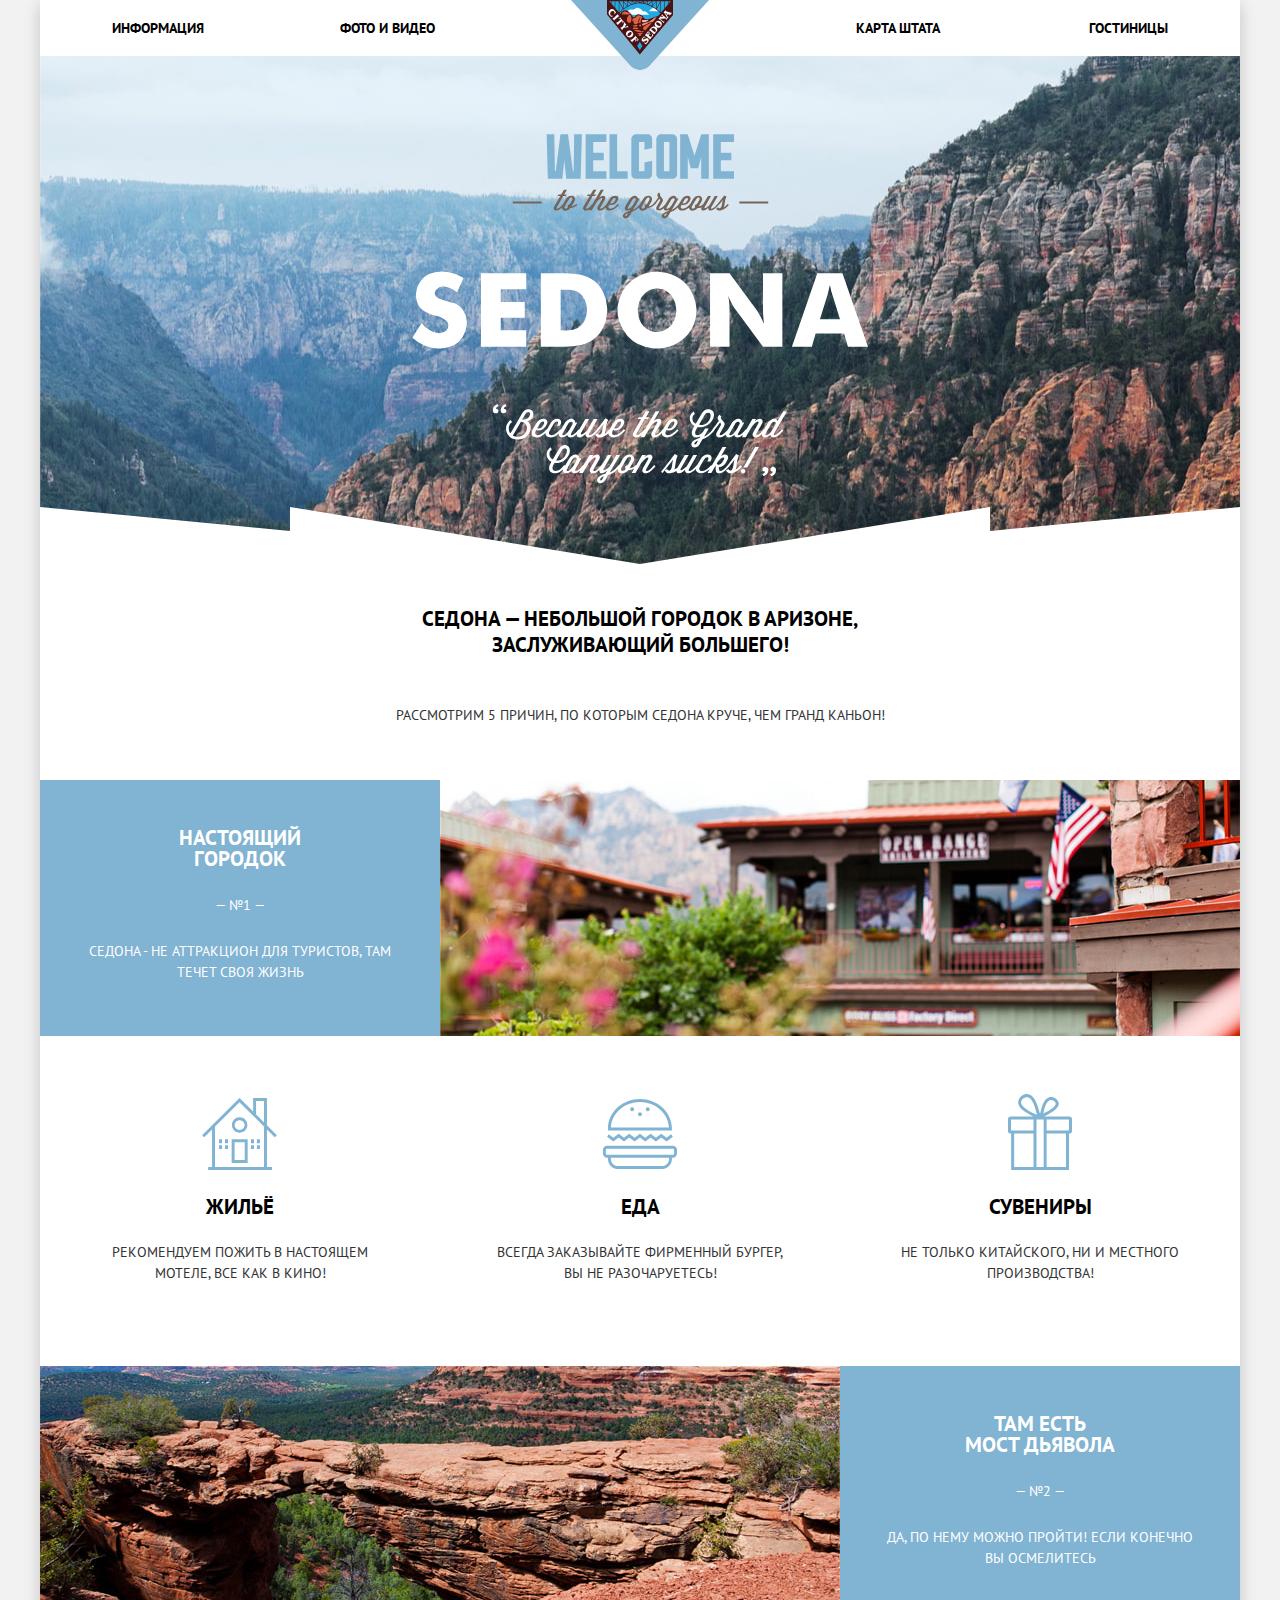
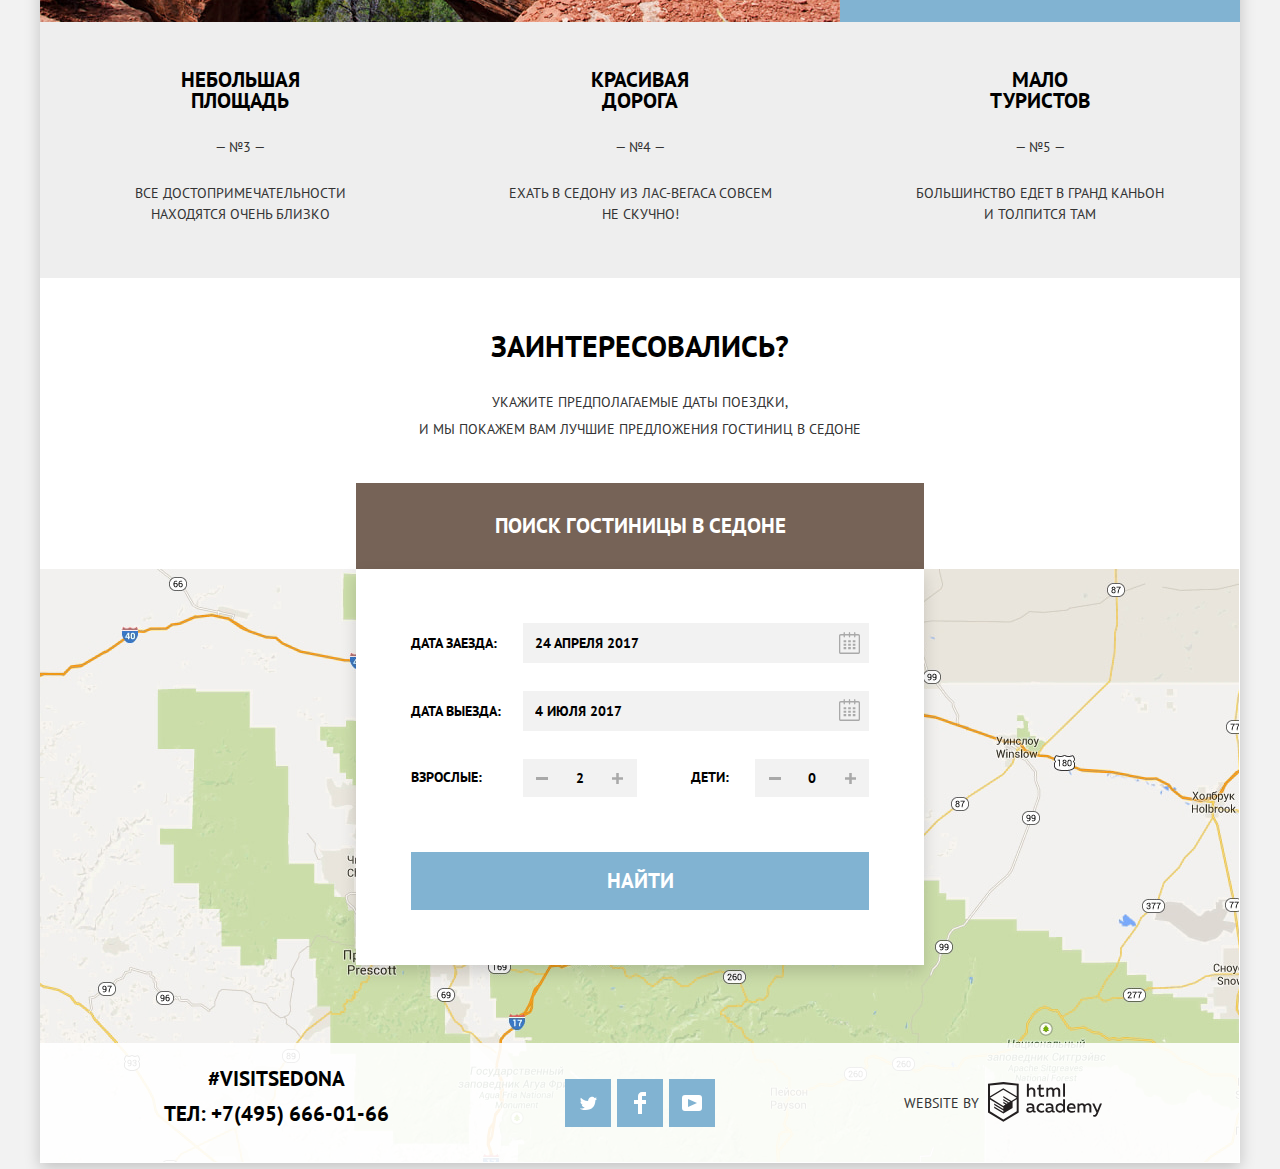
==== commit cdb2f974: "Доработка главной страницы на переполнение контентом" ====
--- a/index.html
+++ b/index.html
@@ -42,7 +42,7 @@
 						<div class="feature-items-content features-list-row-1">
 							<h3 class="feature-items-content-title">Настоящий<br> городок</h3>
 							<span class="feature-items-content-number">— №1 —</span>
-							<p class="feature-items-content-text">Седона не аттракцион для туристов, там<br> течет своя жизнь</p>
+							<p class="feature-items-content-text">Седона - не аттракцион для туристов, там<br> течет своя жизнь</p>
 						</div>
 						<img class="feature-items-img" src="img/city.jpg" width="800" height="256" alt="Город Седона">
 					</li>
@@ -100,7 +100,7 @@
 					<div class="search-item">
 						<label for="search-date-in">Дата заезда:</label>
 						<input class="search-input-date-in" type="text" name="date_in" id="search-date-in" placeholder="24 апреля 2017">
-						<svg class="calendar-in" width="21" height="23" fill="none" tabindex="0" xmlns="http://www.w3.org/2000/svg">
+						<svg class="calendar-in" width="21" height="23" fill="none" tabindex="0" xmlns="http://www.w3.org/2000/svg" aria-label="Выбрать дату заезда в календаре">
 							<path fill-rule="evenodd" clip-rule="evenodd" d="M16.406 3.025h2.845c.966 0 1.749.822 1.749 1.837v16.302C21 22.179 20.217 23 19.251 23H1.75C.784 23 0 22.179 0 21.164V4.862c0-1.015.784-1.837 1.75-1.837h2.843V1.648c0-.381.294-.689.657-.689.362 0 .656.308.656.689v1.377h3.938V1.648c0-.381.294-.689.657-.689.361 0 .655.308.655.689v1.377h3.938V1.648c0-.381.293-.689.656-.689.362 0 .656.308.656.689v1.377zm3.159 18.459a.448.448 0 00.123-.32h.001V4.862a.449.449 0 00-.437-.459h-2.845v1.378c0 .381-.294.689-.656.689-.363 0-.656-.308-.656-.689V4.403h-3.938v1.378c0 .381-.294.689-.655.689-.363 0-.657-.308-.657-.689V4.403H5.907v1.378c0 .381-.294.689-.656.689-.363 0-.657-.308-.657-.689V4.403H1.75a.45.45 0 00-.438.459v16.302a.45.45 0 00.438.459h17.501a.448.448 0 00.314-.139z" fill="#A9A9A9"/>
 							<path fill-rule="evenodd" clip-rule="evenodd" d="M4.594 9.225h2.625v2.066H4.594V9.225zm0 3.443h2.625v2.067H4.594v-2.067zm2.625 3.444H4.594v2.066h2.625v-2.066zm1.969 0h2.625v2.066H9.188v-2.066zm2.625-3.444H9.188v2.067h2.625v-2.067zM9.188 9.225h2.625v2.066H9.188V9.225zm7.218 6.887h-2.625v2.066h2.625v-2.066zm-2.625-3.444h2.625v2.067h-2.625v-2.067zm2.625-3.443h-2.625v2.066h2.625V9.225z" fill="#A9A9A9"/>
 						</svg>
@@ -108,7 +108,7 @@
 					<div class="search-item">
 						<label for="search-date-out">Дата выезда:</label>
 						<input class="search-input-date-out" type="text" name="date_out" id="search-date-out" placeholder="4 июля 2017">
-						<svg class="calendar-out" width="21" height="23" fill="none" tabindex="0" xmlns="http://www.w3.org/2000/svg">
+						<svg class="calendar-out" width="21" height="23" fill="none" tabindex="0" xmlns="http://www.w3.org/2000/svg" aria-label="Выбрать дату выезда в календаре">
 							<path fill-rule="evenodd" clip-rule="evenodd" d="M16.406 3.025h2.845c.966 0 1.749.822 1.749 1.837v16.302C21 22.179 20.217 23 19.251 23H1.75C.784 23 0 22.179 0 21.164V4.862c0-1.015.784-1.837 1.75-1.837h2.843V1.648c0-.381.294-.689.657-.689.362 0 .656.308.656.689v1.377h3.938V1.648c0-.381.294-.689.657-.689.361 0 .655.308.655.689v1.377h3.938V1.648c0-.381.293-.689.656-.689.362 0 .656.308.656.689v1.377zm3.159 18.459a.448.448 0 00.123-.32h.001V4.862a.449.449 0 00-.437-.459h-2.845v1.378c0 .381-.294.689-.656.689-.363 0-.656-.308-.656-.689V4.403h-3.938v1.378c0 .381-.294.689-.655.689-.363 0-.657-.308-.657-.689V4.403H5.907v1.378c0 .381-.294.689-.656.689-.363 0-.657-.308-.657-.689V4.403H1.75a.45.45 0 00-.438.459v16.302a.45.45 0 00.438.459h17.501a.448.448 0 00.314-.139z" fill="#A9A9A9"/>
 							<path fill-rule="evenodd" clip-rule="evenodd" d="M4.594 9.225h2.625v2.066H4.594V9.225zm0 3.443h2.625v2.067H4.594v-2.067zm2.625 3.444H4.594v2.066h2.625v-2.066zm1.969 0h2.625v2.066H9.188v-2.066zm2.625-3.444H9.188v2.067h2.625v-2.067zM9.188 9.225h2.625v2.066H9.188V9.225zm7.218 6.887h-2.625v2.066h2.625v-2.066zm-2.625-3.444h2.625v2.067h-2.625v-2.067zm2.625-3.443h-2.625v2.066h2.625V9.225z" fill="#A9A9A9"/>
 						</svg>
@@ -117,19 +117,19 @@
 						<div class="search-items-adults">
 							<label for="search-adults" class="search-label-adults">Взрослые:</label>
 							<input class="search-input-adults" type="text" name="adults" placeholder="2" size="10" id="search-adults">
-							<svg class="form-adults-icon-minus" width="12" height="3" fill="none" tabindex="0" xmlns="http://www.w3.org/2000/svg">
+							<svg class="form-adults-icon-minus" width="12" height="3" fill="none" tabindex="0" xmlns="http://www.w3.org/2000/svg" aria-label="Минус 1 взрослый">
 								<path fill="#A9A9A9" d="M0 0h12v3H0z"/>
 							</svg>
-							<svg class="form-adults-icon-plus" width="11" height="11" fill="none" tabindex="0" xmlns="http://www.w3.org/2000/svg">	<path fill-rule="evenodd" clip-rule="evenodd" d="M4.23 6.77V11h2.54V6.77H11V4.23H6.77V0H4.23v4.23H0v2.54h4.23z" fill="#A9A9A9"/>
+							<svg class="form-adults-icon-plus" width="11" height="11" fill="none" tabindex="0" xmlns="http://www.w3.org/2000/svg" aria-label="Плюс 1 взрослый">	<path fill-rule="evenodd" clip-rule="evenodd" d="M4.23 6.77V11h2.54V6.77H11V4.23H6.77V0H4.23v4.23H0v2.54h4.23z" fill="#A9A9A9"/>
 							</svg>
 						</div>
 						<div class="search-items-kids">
 							<label for="search-kids" class="search-label-kids">Дети:</label>
 							<input class="search-input-kids" type="text" name="kids" placeholder="0" size="5" id="search-kids">
-							<svg class="form-kids-icon-minus" width="12" height="3" fill="none" tabindex="0" xmlns="http://www.w3.org/2000/svg">
+							<svg class="form-kids-icon-minus" width="12" height="3" fill="none" tabindex="0" xmlns="http://www.w3.org/2000/svg" aria-label="Минус 1 ребенок">
 								<path fill="#A9A9A9" d="M0 0h12v3H0z"/>
 							</svg>
-							<svg class="form-kids-icon-plus" width="11" height="11" fill="none" tabindex="0" xmlns="http://www.w3.org/2000/svg">	<path fill-rule="evenodd" clip-rule="evenodd" d="M4.23 6.77V11h2.54V6.77H11V4.23H6.77V0H4.23v4.23H0v2.54h4.23z" fill="#A9A9A9"/>
+							<svg class="form-kids-icon-plus" width="11" height="11" fill="none" tabindex="0" xmlns="http://www.w3.org/2000/svg" aria-label="Плюс 1 ребенок">	<path fill-rule="evenodd" clip-rule="evenodd" d="M4.23 6.77V11h2.54V6.77H11V4.23H6.77V0H4.23v4.23H0v2.54h4.23z" fill="#A9A9A9"/>
 							</svg>
 						</div>
 					</div>
@@ -138,7 +138,7 @@
 			</section>
 			<section class="map">
 				<h2 class="visually-hidden">Карта города Седоны</h2>
-				<iframe class="google-map" src="https://www.google.com/maps/embed?pb=!1m18!1m12!1m3!1d249694.86368820103!2d-111.92979500444302!3d34.68644951393233!2m3!1f0!2f0!3f0!3m2!1i1024!2i768!4f13.1!3m3!1m2!1s0x872da132f942b00d%3A0x5548c523fa6c8efd!2z0KHQtdC00L7QvdCwLCDQkNGA0LjQt9C-0L3QsCA4NjMzNiwg0KHQqNCQ!5e0!3m2!1sru!2sru!4v1614275195273!5m2!1sru!2sru" width="1199" height="594" style="border:0;" allowfullscreen="" loading="lazy"></iframe>
+				<iframe class="google-map" src="https://www.google.com/maps/embed?pb=!1m18!1m12!1m3!1d249694.86368820103!2d-111.92979500444302!3d34.68644951393233!2m3!1f0!2f0!3f0!3m2!1i1024!2i768!4f13.1!3m3!1m2!1s0x872da132f942b00d%3A0x5548c523fa6c8efd!2z0KHQtdC00L7QvdCwLCDQkNGA0LjQt9C-0L3QsCA4NjMzNiwg0KHQqNCQ!5e0!3m2!1sru!2sru!4v1614275195273!5m2!1sru!2sru" width="1199" height="594" style="border:0;" allowfullscreen="" loading="lazy" aria-label="Карта города Седона"></iframe>
 				<div class="map-image-wrap">
 					<img class="map-img" src="img/map.jpg" width="1199" height="594" alt="Карта города Седоны">
 				</div>
@@ -170,6 +170,6 @@
 				</a>
 			</p>
 		</footer>
-		<script src="js/form.js"></script>
+		<script src="js/form.min.js"></script>
   	</body>
 </html>
--- a/css/style.css
+++ b/css/style.css
@@ -141,34 +141,30 @@
 
 .site-navigation{
   margin: 0;
-  padding: 0;
+  padding: 15px 72px;
   list-style: none;
-  width: 1054px;
-  margin: 14px 0 16px 0;
   display: flex;
   flex-wrap: wrap;
-  justify-content: space-between;
 }
 
 .site-navigation li:nth-child(4n+1){
-  width: 25%;
+  width: 228px;
   text-align: left;
 }
 
 .site-navigation li:nth-child(4n+2){
-  width: 25%;
+  width: 228px;
   text-align: left;
-  margin-left: -110px;
+  margin-right: 144px;
 } 
 
 .site-navigation li:nth-child(4n+3){
-  width: 25%;
+  width: 228px;
   text-align: right;
-  margin-right: -110px;
 }
 
 .site-navigation li:nth-child(4n+4){
-  width: 25%;
+  width: 228px;
   text-align: right;
 } 
 
@@ -230,7 +226,7 @@
 
 .features-list{
   display: grid;
-  grid-template-rows: 256px 330px 256px 256px;
+  grid-template-rows: min-content minmax(330px, 1fr) min-content min-content;
   list-style: none;
   margin: 0;
   padding: 0;
@@ -297,7 +293,7 @@
 
 .feature-items-content-number{
   display: block;
-  margin-top: 25px;
+  margin-top: 26px;
   margin-bottom: 25px;
 }
 
@@ -313,7 +309,7 @@
 }
 
 .feature-items-list-item p{
-  padding: 0;
+  padding-bottom: 39px;
   margin-top: 25px;
 }
 
@@ -336,7 +332,8 @@
 
 .feature-items-img {
   max-width: 100%;
-  height: auto;
+  height: 100%;
+  object-fit: cover;
 }
 
 .feature-icon-shelter:before{
@@ -390,7 +387,6 @@
   color: var(--basic-black);
   margin-top: 54px;
   margin-bottom: 30px;
-  margin-left: -9px;
 }
 
 .search-text{
@@ -452,16 +448,17 @@
   top: 6px;
 }
 
-.calendar-in:hover path{
+.calendar-in:hover path,
+.calendar-in:focus path{
   fill: var(--basic-black);
 }
 
 .calendar-in:active path{
   fill: var(--basic-blue);
-  outline: none;
-}
-
-.calendar-out:hover path{
+}
+
+.calendar-out:hover path,
+.calendar-out:focus path{
   fill: var(--basic-black);
 }
 
@@ -534,16 +531,17 @@
   top: -6px;
 }
 
-.form-adults-icon-minus:hover path{
+.form-adults-icon-minus:hover path,
+.form-adults-icon-minus:focus path{
   fill: var(--basic-black);
 }
 
 .form-adults-icon-minus:active path{
   fill: var(--basic-blue);
-  outline: none;
-}
-
-.form-adults-icon-plus:hover path{
+}
+
+.form-adults-icon-plus:hover path,
+.form-adults-icon-plus:focus path{
   fill: var(--basic-black);
 }
 
@@ -551,16 +549,17 @@
   fill: var(--basic-blue);
 }
 
-.form-kids-icon-minus:hover path{
+.form-kids-icon-minus:hover path,
+.form-kids-icon-minus:focus path{
   fill: var(--basic-black);
 }
 
 .form-kids-icon-minus:active path{
   fill: var(--basic-blue);
-  outline: none;
-}
-
-.form-kids-icon-plus:hover path{
+}
+
+.form-kids-icon-plus:hover path,
+.form-kids-icon-plus:focus path{
   fill: var(--basic-black);
 }
 
@@ -661,7 +660,6 @@
   grid-template-columns: 73px 327px 1fr 327px 73px;
   height: 120px;
   background: var(--special-background-footer);
-  margin-top: -6px;
 }
 
 .main-footer-index{
@@ -1081,14 +1079,13 @@
 }
 
 .hotel-list-items{
-  padding: 30px 73px;
+  padding: 29px 73px;
   border-top: 1px solid var(--basic-gray-catalog);
 }
 
 .hotel-list-items:last-child{
    border-bottom: 1px solid var(--basic-gray-catalog);
 }
-
 
 .hotel-list-item{
   width: 100%;
@@ -1096,7 +1093,7 @@
 }
 
 .hotel-item-name{
-  padding: 0px;
+  padding-top: 2px;
   vertical-align: top;
 }
 
@@ -1110,50 +1107,27 @@
 }
 
 .hotel-list-text{
+  margin-top: -1px;
   width: 110px;
+  height: 34px;
   vertical-align: top;
-  vertical-align: top;
-  padding-bottom: 9px
 }
 
 .hotel-rating{
+  width: 110px;
+  height: 27px;
+  vertical-align: middle;
+  text-align: center;
+  padding: 0;
+  margin: 0;
   background-color: var(--basic-light-gray);
-  text-align: center;
-  vertical-align: middle;
   color: var(--special-gray-catalog);
-  width: 110px;
-  padding-bottom: 2px
-}
-
-.hotel-star{
-  padding: -1px;
-}
-
-.hotel-list li:nth-child(1) .hotel-star{
-  background-image: 
-  url(../img/icon/star.svg),
-  url(../img/icon/star.svg),
-  url(../img/icon/star.svg),
-  url(../img/icon/star.svg);
-  background-position: right top -1px, right 22px top -1px, right 47px top -1px, right 71px top -1px;
-  background-repeat: no-repeat, no-repeat, no-repeat, no-repeat;
-}
-
-.hotel-list li:nth-child(2) .hotel-star{
-  background-image: 
-  url(../img/icon/star.svg),
-  url(../img/icon/star.svg),
-  url(../img/icon/star.svg);
-  background-position: right top -1px, right 22px top -1px, right 47px top -1px;
-  background-repeat: no-repeat, no-repeat, no-repeat;
-}
-
-.hotel-list li:nth-child(3) .hotel-star{
-  background-image: 
-  url(../img/icon/star.svg),
-  url(../img/icon/star.svg);
-  background-position: right top -1px, right 22px top -1px;
-  background-repeat: no-repeat, no-repeat;
+}
+
+.hotel-star-items{
+  text-align: right;
+  margin-right: -3px;
+  margin-top: -3px;
 }
 
 .hotel-list-reserve{
@@ -1285,9 +1259,9 @@
 .button-detail{
   display: inline-block;
   vertical-align: middle;
-  padding: 3px 16px;
+  padding: 3px 17px;
   margin-left: -1px;
-  margin-right: 6px;
+  margin-right: 2px;
   color: var(--basic-white);
   background-color: var(--basic-blue);
 }
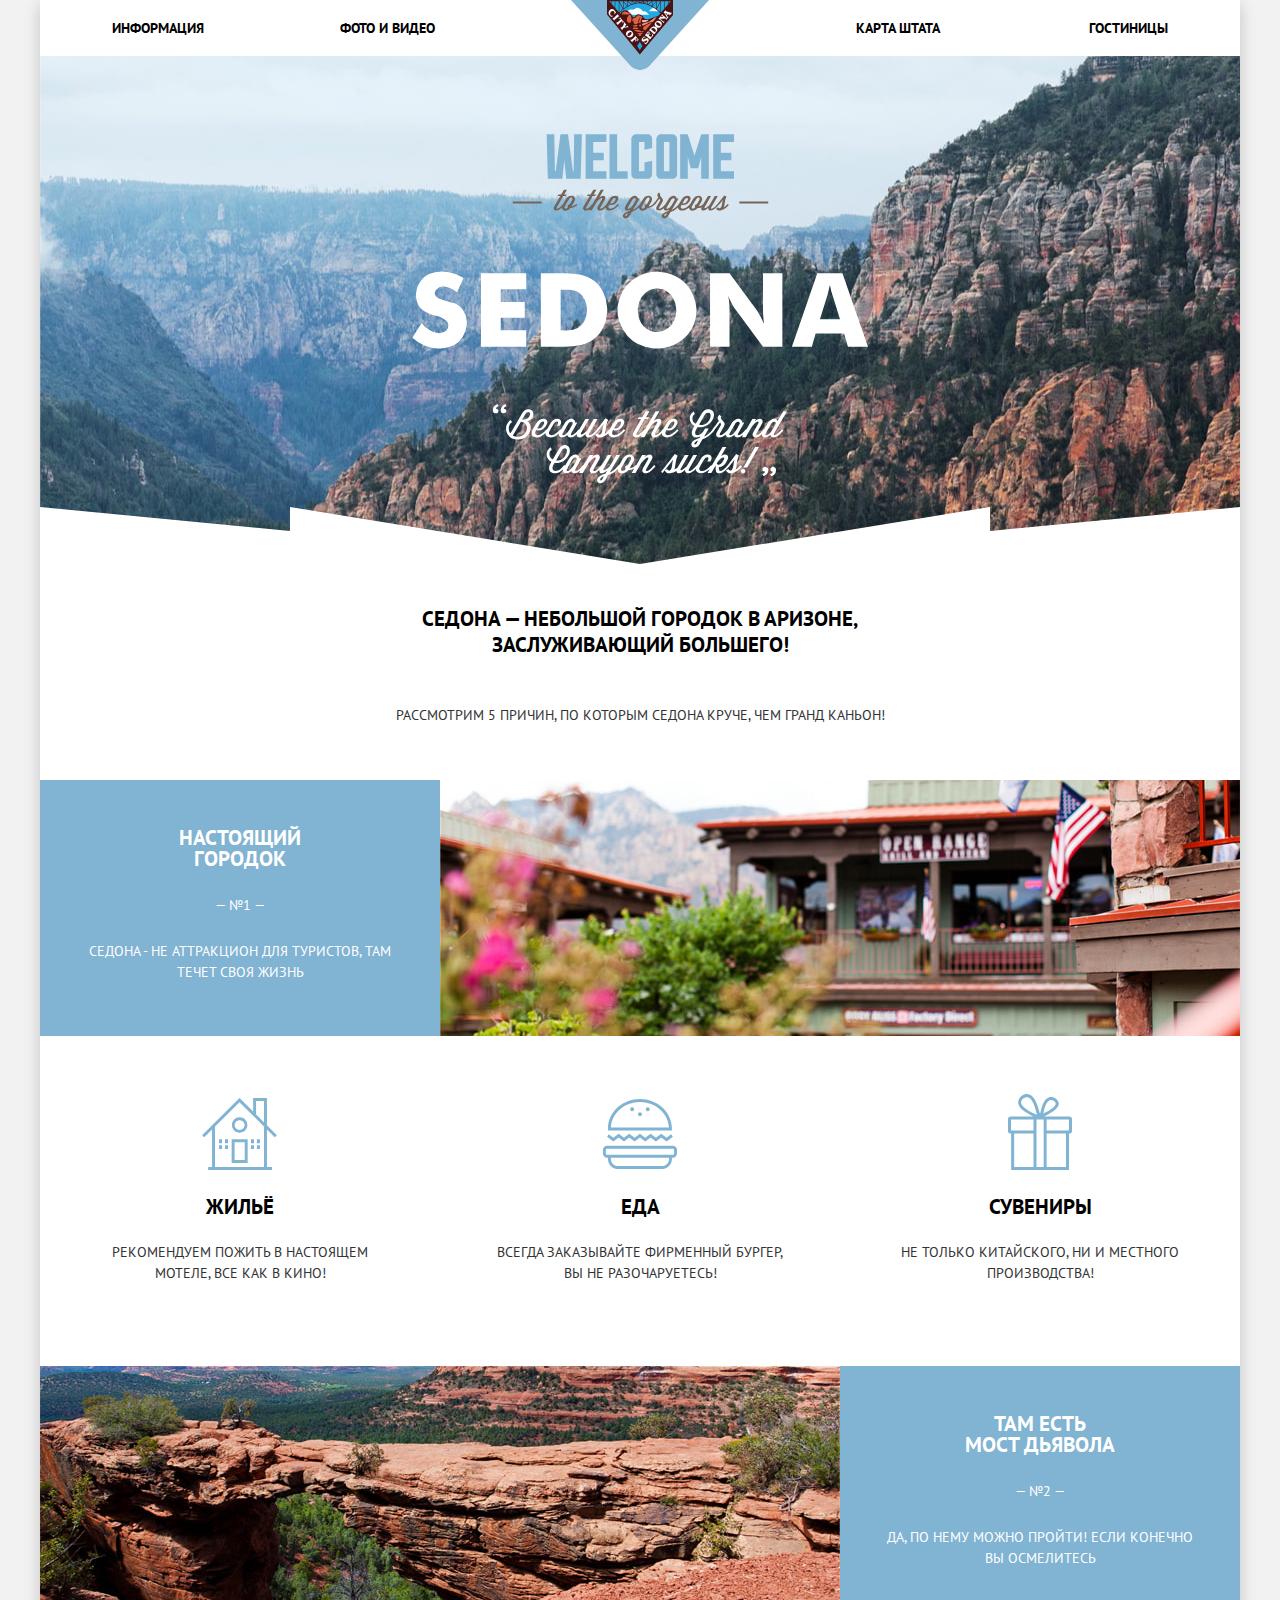
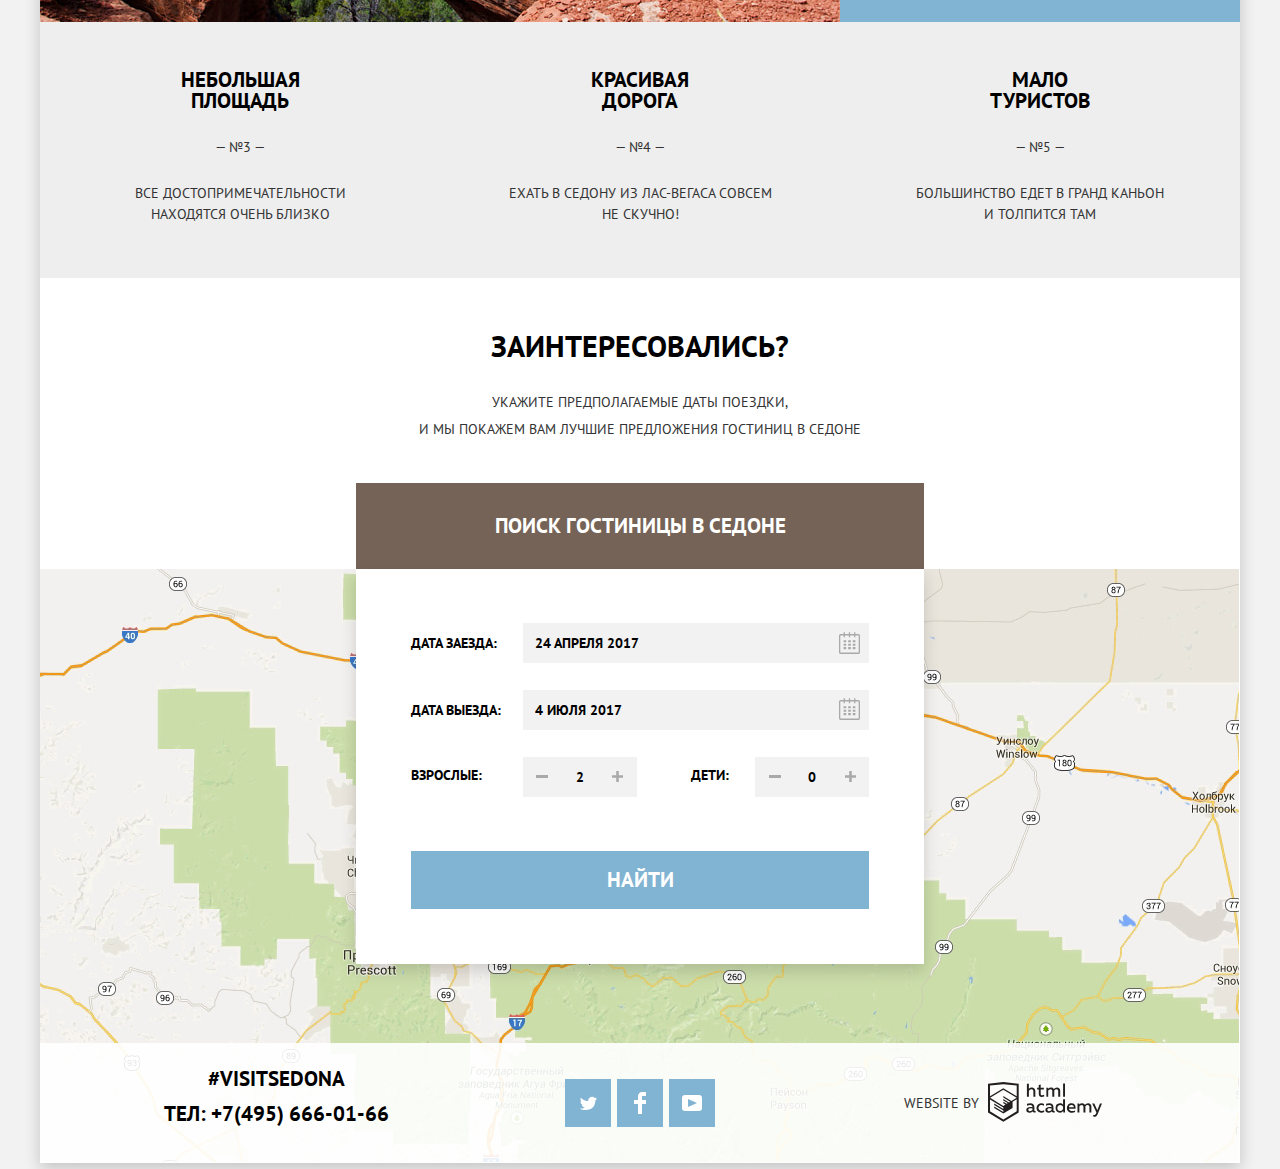
==== commit 9e919dde: "Правки страницы каталога" ====
--- a/index.html
+++ b/index.html
@@ -4,7 +4,7 @@
 		<meta charset="utf-8">
 		<title>HTML Academy: Седона</title>
 		<link href="css/normalize.css" rel="stylesheet">
-		<link href="css/style.css" rel="stylesheet">
+		<link href="css/style.min.css" rel="stylesheet">
 		<link rel="icon" href="favicon.ico"><!-- 32×32 -->
 		<link rel="icon" href="img/icon/favicon.svg" type="image/svg+xml">
 		<link rel="apple-touch-icon" href="img/icon/apple.png"><!-- 180×180 -->
--- a/css/style.min.css
+++ b/css/style.min.css
@@ -0,0 +1 @@
+@-webkit-keyframes bounce{0%{-webkit-transform:translateY(-86px);transform:translateY(-86px)}70%,to{-webkit-transform:translateY(0);transform:translateY(0)}90%{-webkit-transform:translateY(-5px);transform:translateY(-5px)}}@keyframes bounce{0%{-webkit-transform:translateY(-86px);transform:translateY(-86px)}70%,to{-webkit-transform:translateY(0);transform:translateY(0)}90%{-webkit-transform:translateY(-5px);transform:translateY(-5px)}}@-webkit-keyframes shake{0%,to{-webkit-transform:translateX(0);transform:translateX(0)}10%,30%,50%,70%,90%{-webkit-transform:translateX(-10px);transform:translateX(-10px)}20%,40%,60%,80%{-webkit-transform:translateX(10px);transform:translateX(10px)}}@keyframes shake{0%,to{-webkit-transform:translateX(0);transform:translateX(0)}10%,30%,50%,70%,90%{-webkit-transform:translateX(-10px);transform:translateX(-10px)}20%,40%,60%,80%{-webkit-transform:translateX(10px);transform:translateX(10px)}}@font-face{font-family:"PTSans";src:local("PTSans"),url(../fonts/PTSans.woff2) format("woff2"),url(../fonts/PTSans.woff2) format("woff");font-weight:400;font-style:normal}@font-face{font-family:"PTSans-Bold";src:local("PTSans-Bold"),url(../fonts/PTSans-Bold.woff2) format("woff2"),url(../fonts/PTSans-Bold.woff) format("woff");font-weight:700;font-style:normal}.visually-hidden{position:absolute;width:1px;height:1px;margin:-1px;border:0;padding:0;white-space:nowrap;-webkit-clip-path:inset(100%);clip-path:inset(100%);clip:rect(0 0 0 0);overflow:hidden}:root{--basic-black:#000000;--basic-white:#ffffff;--basic-blue:#81B3D2;--basic-gray:#333333;--basic-gray-catalog:#E5E5E5;--basic-light-gray-catalog:#CACACA;--basic-brown:#766357;--basic-light-gray:#F2F2F2;--basic-pale-gray:#EEEEEE;--basic-gray-toggle:#ababab;--special-gray-catalog:#666666;--special-blue:#669EC0;--special-blue-dark:#5496BD;--special-brown:#604E43;--special-brown-dark:#503E33;--special-light-gray:#BDBBBC;--special-dark-gray:#EBEBEB;--special-shadow-site:rgba(0, 1, 1, 0.2);--special-shadow-form:rgba(0, 1, 1, 0.15);--special-background-footer:rgba(255, 255, 255, 0.9);--special-background-scale:rgb(255, 255, 255, 0.3);--special-button-white:rgb(255, 255, 255, 0.3)}.page-body{width:1200px;margin:0 auto;padding:0;font-family:"PTSans",Arial,sans-serif;font-size:14px;line-height:21px;font-weight:400;color:var(--basic-gray);background-color:var(--basic-white);text-transform:uppercase;min-height:100%;display:-ms-grid;display:grid;-ms-grid-rows:-webkit-min-content 1fr -webkit-min-content;-ms-grid-rows:min-content 1fr min-content;grid-template-rows:-webkit-min-content 1fr -webkit-min-content;grid-template-rows:min-content 1fr min-content;-ms-flex-line-pack:start;align-content:start;-webkit-box-shadow:0 5px 15px var(--special-shadow-site);box-shadow:0 5px 15px var(--special-shadow-site)}.main-subtitle{font-family:"PTSans-Bold";font-weight:700;font-size:21px;line-height:26px;color:var(--basic-black);padding:0;margin:0}.page{height:100%;background-color:var(--basic-light-gray)}.page-catalog{display:-ms-grid;display:grid;-ms-grid-rows:minmax(217px,-webkit-min-content) -webkit-min-content 1fr;-ms-grid-rows:minmax(217px,min-content) min-content 1fr;grid-template-rows:minmax(217px,-webkit-min-content) -webkit-min-content 1fr;grid-template-rows:minmax(217px,min-content) min-content 1fr;-ms-grid-columns:73px 1fr 73px;grid-template-columns:73px 1fr 73px;-ms-flex-line-pack:start;align-content:start}.page-catalog>:nth-child(1){-ms-grid-row:1;-ms-grid-column:1}.page-catalog>:nth-child(2){-ms-grid-row:1;-ms-grid-column:2}.page-catalog>:nth-child(3){-ms-grid-row:1;-ms-grid-column:3}.page-catalog>:nth-child(4){-ms-grid-row:2;-ms-grid-column:1}.page-catalog>:nth-child(5){-ms-grid-row:2;-ms-grid-column:2}.page-catalog>:nth-child(6){-ms-grid-row:2;-ms-grid-column:3}.page-catalog>:nth-child(7){-ms-grid-row:3;-ms-grid-column:1}.page-catalog>:nth-child(8){-ms-grid-row:3;-ms-grid-column:2}.page-catalog>:nth-child(9){-ms-grid-row:3;-ms-grid-column:3}.page-catalog .filters{grid-column:1/-1}.page-catalog .sorting{grid-column:2/-2}.page-catalog .hotel{grid-column:1/-1}.filter{display:-ms-grid;display:grid;-ms-grid-columns:1fr 1fr auto;grid-template-columns:1fr 1fr auto}.main-navigation{font-family:"PTSans-Bold";font-weight:700;font-size:14px;line-height:26px;color:var(--basic-black);display:-webkit-box;display:-ms-flexbox;display:flex;-webkit-box-orient:vertical;-webkit-box-direction:normal;-ms-flex-direction:column;flex-direction:column;-webkit-box-align:center;-ms-flex-align:center;align-items:center}.main-header-logo{position:absolute}.site-navigation{margin:0;padding:15px 72px;list-style:none;display:-webkit-box;display:-ms-flexbox;display:flex;-ms-flex-wrap:wrap;flex-wrap:wrap}.site-navigation li:nth-child(4n+1){width:228px;text-align:left}.site-navigation li:nth-child(4n+2){width:228px;text-align:left;margin-right:144px}.site-navigation li:nth-child(4n+3),.site-navigation li:nth-child(4n+4){width:228px;text-align:right}.site-navigation a{color:var(--basic-black);text-decoration:none}.site-navigation a:hover{color:var(--basic-blue)}.site-navigation a:focus{color:var(--basic-black);opacity:.3}.site-navigation a:active,.site-navigation-current a{color:var(--basic-brown)}.welcome{background-color:var(--basic-blue);background-image:url(../img/welcome_shape.svg),url(../img/bg_index.jpg);background-repeat:no-repeat,no-repeat;text-align:center;background-position:bottom,center;max-width:100%;height:508px}.welcome-image{margin-top:78px}.description-city{text-align:center;margin:0 auto;padding-top:42px;padding-bottom:52px}.description-city-text{line-height:26px;margin:44px 0 0}.features-list{display:-ms-grid;display:grid;-ms-grid-rows:-webkit-min-content minmax(330px,1fr) -webkit-min-content -webkit-min-content;-ms-grid-rows:min-content minmax(330px,1fr) min-content min-content;grid-template-rows:-webkit-min-content minmax(330px,1fr) -webkit-min-content -webkit-min-content;grid-template-rows:min-content minmax(330px,1fr) min-content min-content;list-style:none;margin:0;padding:0}.feature-items-row-1,.feature-items-row-2,.feature-items-row-3,.feature-items-row-4{display:-ms-grid;display:grid;-ms-grid-columns:1fr 1fr 1fr;grid-template-columns:1fr 1fr 1fr}.feature-items-row-1 img{-ms-grid-column:2;-ms-grid-column-span:2;grid-column:2/4}.feature-items-row-3 div{-ms-grid-column:3;-ms-grid-column-span:1;grid-column:3/4}.feature-items-row-3 img{-ms-grid-column:1;-ms-grid-column-span:2;grid-column:1/3;-ms-grid-row:1;-ms-grid-row-span:1;grid-row:1/2}.feature-items-content{background-color:var(--basic-blue);color:var(--basic-white);text-align:center;padding-top:47px}.feature-items-list-color{background-color:var(--basic-pale-gray);padding-top:47px}.feature-items-content-title{font-family:"PTSans-Bold";font-weight:700;font-size:21px;color:var(--basic-white);text-align:center;margin:0}.feature-items-content-text{margin:0;padding:0}.feature-items-content-number{display:block;margin-top:26px;margin-bottom:25px}.feature-items-list{list-style:none;margin:0;padding:0}.feature-items-list-item{text-align:center;position:relative}.feature-items-list-item p{padding-bottom:39px;margin-top:25px}.feature-items-list-title,.feature-items-list-title-icons{font-family:"PTSans-Bold";font-weight:700;font-size:21px;color:var(--basic-black)}.feature-items-list-title-icons{margin-top:160px;margin-bottom:0}.feature-items-list-title{margin:0}.feature-items-img{max-width:100%;height:100%;-o-object-fit:cover;object-fit:cover}.feature-icon-feature:before,.feature-icon-food:before,.feature-icon-shelter:before{content:"";position:absolute;background-image:url(../img/icon/house.svg);background-repeat:no-repeat;background-position:0 0;left:162px;top:62px;width:75px;height:72px}.feature-icon-feature:before,.feature-icon-food:before{background-image:url(../img/icon/burger.svg);top:63px;height:70px}.feature-icon-feature:before{background-image:url(../img/icon/present.svg);left:168px;top:57px;width:64px;height:77px}.search{margin:0 auto;text-align:center;line-height:27px}.search-title{font-family:"PTSans-Bold";font-weight:700;font-size:30px;color:var(--basic-black);margin-top:54px;margin-bottom:30px}.search-text{margin-top:0;margin-bottom:40px}.search-form{width:568px;padding-top:55px;padding-bottom:55px;display:-webkit-box;display:-ms-flexbox;display:flex;-ms-flex-wrap:wrap;flex-wrap:wrap;-webkit-box-pack:center;-ms-flex-pack:center;justify-content:center;background-color:var(--basic-white);-webkit-box-shadow:0 7px 15px var(--special-shadow-form);box-shadow:0 7px 15px var(--special-shadow-form);position:absolute;z-index:2;left:50%;margin:0 auto 0 -284px;-webkit-animation:bounce .5s;animation:bounce .5s}.search-form-none{display:none}.search-form-error{-webkit-animation:shake .6s;animation:shake .6s}.search-item{font-family:"PTSans-Bold";font-weight:700;font-size:14px;line-height:26px;color:var(--basic-black);text-align:left;margin:0;padding-bottom:29px;width:458px;height:38px;position:relative;display:-webkit-box;display:-ms-flexbox;display:flex;-webkit-box-pack:start;-ms-flex-pack:start;justify-content:flex-start;-webkit-box-align:center;-ms-flex-align:center;align-items:center}.calendar-in,.calendar-out{position:absolute;right:9px;top:7px;border:0;outline:0}.calendar-out{top:6px}.calendar-in:focus path,.calendar-in:hover path{fill:var(--basic-black)}.calendar-in:active path{fill:var(--basic-blue)}.calendar-out:focus path,.calendar-out:hover path{fill:var(--basic-black)}.calendar-out:active path{fill:var(--basic-blue)}.search-input-date-in,.search-input-date-out{background-color:var(--basic-light-gray);outline:0;border:0;height:38px;padding-left:12px;padding-right:40px;margin-left:12px;width:294px;position:absolute;right:0;text-transform:uppercase}.search-input-date-in:hover,.search-input-date-out:hover{background-color:var(--special-dark-gray)}.search-input-date-in:focus,.search-input-date-out:focus{background:var(--basic-white);outline:2px solid var(--basic-gray-catalog);outline-offset:-2px}.search-input-adults::-webkit-input-placeholder,.search-input-date-in::-webkit-input-placeholder,.search-input-date-out::-webkit-input-placeholder,.search-input-kids::-webkit-input-placeholder{color:var(--basic-black);opacity:1}.search-input-adults::-moz-placeholder,.search-input-date-in::-moz-placeholder,.search-input-date-out::-moz-placeholder,.search-input-kids::-moz-placeholder{color:var(--basic-black);opacity:1}.search-input-adults:-ms-input-placeholder,.search-input-date-in:-ms-input-placeholder,.search-input-date-out:-ms-input-placeholder,.search-input-kids:-ms-input-placeholder{color:var(--basic-black);opacity:1}.search-input-adults::-ms-input-placeholder,.search-input-date-in::-ms-input-placeholder,.search-input-date-out::-ms-input-placeholder,.search-input-kids::-ms-input-placeholder{color:var(--basic-black);opacity:1}.search-input-adults::placeholder,.search-input-date-in::placeholder,.search-input-date-out::placeholder,.search-input-kids::placeholder{color:var(--basic-black);opacity:1}.search-items-adults,.search-items-kids{display:inline-block;position:relative}.form-adults-icon-minus,.form-adults-icon-plus{position:absolute;left:125px;top:-2px;border:0;outline:0}.form-adults-icon-plus{left:201px;top:-6px}.form-kids-icon-minus,.form-kids-icon-plus{position:absolute;left:358px;top:-2px;border:0;outline:0}.form-kids-icon-plus{left:434px;top:-6px}.form-adults-icon-minus:focus path,.form-adults-icon-minus:hover path{fill:var(--basic-black)}.form-adults-icon-minus:active path{fill:var(--basic-blue)}.form-adults-icon-plus:focus path,.form-adults-icon-plus:hover path{fill:var(--basic-black)}.form-adults-icon-plus:active path{fill:var(--basic-blue)}.form-kids-icon-minus:focus path,.form-kids-icon-minus:hover path{fill:var(--basic-black)}.form-kids-icon-minus:active path{fill:var(--basic-blue)}.form-kids-icon-plus:focus path,.form-kids-icon-plus:hover path{fill:var(--basic-black)}.copyright-logo:hover path,.form-kids-icon-plus:active path{fill:var(--basic-blue)}.search-input-adults,.search-input-kids{background-color:var(--basic-light-gray);outline:0;border:0;height:38px;width:54px;text-align:center;position:absolute;left:112px;top:-20px;padding-left:30px;padding-right:30px}.search-input-kids{left:344px}.search-input-adults:focus,.search-input-kids:focus{background:var(--basic-white);outline:2px solid var(--basic-gray-catalog);outline-offset:-2px}.search-item label{display:inline-block;vertical-align:middle}.search-label-adults,.search-label-kids{position:absolute;left:280px;top:-15px}.search-label-adults{left:0}.map{width:1199px;height:594px;position:relative}.map-img{max-width:100%;height:auto;display:block}.map-image-wrap{position:absolute;top:0;left:0;z-index:0}.google-map{position:relative;width:100%;height:594px;border:0;z-index:1}.main-footer{display:-ms-grid;display:grid;-ms-grid-columns:73px 327px 1fr 327px 73px;grid-template-columns:73px 327px 1fr 327px 73px;height:120px;background:var(--special-background-footer)}.main-footer-index{margin-top:-120px;position:relative;z-index:2}.footer-contacts{-ms-grid-column:2;-ms-grid-column-span:1;grid-column:2/3;text-align:center;margin:23px 0 0;padding:0}.footer-social{-ms-grid-column:3;-ms-grid-column-span:1;grid-column:3/4;margin:36px 0 0;-ms-grid-column-align:center;justify-self:center}.footer-copyright{-ms-grid-column:4;-ms-grid-column-span:1;grid-column:4/5;text-align:center;margin-top:38px}.footer-social-list{list-style:none;padding:0;margin:0;text-align:center;width:150px;display:-webkit-box;display:-ms-flexbox;display:flex;-ms-flex-wrap:wrap;flex-wrap:wrap;-webkit-box-pack:justify;-ms-flex-pack:justify;justify-content:space-between}.contacts-subtitle,.footer-phone{font-family:"PTSans-Bold";font-weight:700;font-size:21px;line-height:26px;color:var(--basic-black);margin:0}.contacts-subtitle{display:block;padding-bottom:9px}.footer-phone{padding:0;text-decoration:none}.footer-copyright-text{display:inline-block;margin-right:5px;padding-bottom:30px;vertical-align:middle}.copyright-logo:focus path{fill:var(--special-light-gray)}.filters{background-color:var(--basic-blue);background-image:url(../img/bg_catalog.jpg);background-size:cover}.filter{position:relative}.filter-title-checkbox,.filter-title-cost{font-family:"PTSans-Bold";font-weight:700;font-size:16px;line-height:21px;color:var(--basic-white);margin-bottom:26px}.filter-title-cost{margin-bottom:7px}.filter-checkbox-infrastructure{border:0;margin:25px 0 0;padding:0 0 0 72px}.filter-checkbox-shelter{border:0;margin:25px 0 0 -72px;padding:0}.filter-cost{border:0;margin:25px 61px 0 0}.filter-list{color:var(--basic-white);padding:0;margin:0}.filter-option{padding-bottom:25px;margin:0;list-style:none;line-height:21px}.filter-option label{position:relative;display:block;cursor:pointer;-webkit-user-select:none;-moz-user-select:none;-ms-user-select:none;user-select:none;padding-left:41px}.filter-checkbox-item+label::before{content:"";position:absolute;background-image:url(../img/icon/checkbox-off.svg);background-repeat:no-repeat;background-position:0 0;left:0;top:0;width:23px;height:23px}.filter-checkbox-item:checked+label::before{content:"";position:absolute;background-image:url(../img/icon/checkbox-on.svg);background-repeat:no-repeat;background-position:0 0;left:0;top:0;width:27px;height:23px}.filter-checkbox-item:disabled+label::before{content:"";position:absolute;background-image:url(../img/icon/checkbox-off-dis.svg);background-repeat:no-repeat;background-position:0 0;left:0;top:0;width:23px;height:23px}.filter-checkbox-item:checked:disabled+label::before{content:"";position:absolute;background-image:url(../img/icon/checkbox-on-dis.svg);background-repeat:no-repeat;background-position:0 0;left:0;top:0;width:27px;height:23px}.filter-checkbox-item:focus+label::before{border:1px solid var(--basic-white)}.price-controls{width:315px;height:33px;border:2px solid var(--basic-white);border-radius:2px;display:-webkit-box;display:-ms-flexbox;display:flex;-ms-flex-pack:distribute;justify-content:space-around;-webkit-box-align:center;-ms-flex-align:center;align-items:center}.range-controls,.range-filter{position:relative}.price-controls::before{content:"";position:absolute;width:2px;height:22px;background-color:var(--basic-white)}.range-controls{height:55px;padding-top:20px}.range-controls .scale{height:2px;background:var(--special-background-scale)}.range-controls .bar{width:80%;height:2px;background:var(--basic-white)}.range-controls .toggle{position:absolute;top:10px;left:0;width:4px;height:4px;padding:0;border:8px solid var(--basic-white);background-color:var(--basic-gray-toggle);border-radius:50%;-webkit-box-shadow:0 2px 1px 0 var(--basic-gray-toggle);box-shadow:0 2px 1px 0 var(--basic-gray-toggle);cursor:pointer}.range-controls .toggle:hover{border:10px solid var(--basic-white)}.range-controls .toggle-min{left:0}.range-controls .toggle-max{left:253px}.max-price,.min-price{display:-webkit-box;display:-ms-flexbox;display:flex;color:var(--basic-white);text-align:center;margin-left:14px;margin-top:-2px}.min-price{margin-left:35px}.filter-cost-text-from,.filter-cost-text-to{text-align:left;background:0 0;border:0;color:var(--basic-white);margin-left:2px;width:50px}.sorting{height:86px;display:-webkit-box;display:-ms-flexbox;display:flex;-ms-flex-wrap:wrap;flex-wrap:wrap;-webkit-box-pack:start;-ms-flex-pack:start;justify-content:flex-start;-webkit-box-align:center;-ms-flex-align:center;align-items:center;position:relative}.sorting-subtitle,.sorting-text{color:var(--basic-black);margin:0}.sorting-subtitle{font-family:"PTSans-Bold";font-weight:700;font-size:21px;line-height:26px;padding-right:46px}.sorting-text{font-size:12px;line-height:18px;padding-right:40px;padding-bottom:6px}.sorting-list{list-style:none;text-decoration:none;display:-webkit-box;display:-ms-flexbox;display:flex;-ms-flex-wrap:wrap;flex-wrap:wrap;margin:0;padding:0 0 5px}.sorting-list-item{margin:0;padding-right:32px}.sorting-list-item a,.sorting-list-item a:hover{border-bottom:1px dashed;border-color:var(--basic-blue)}.sorting-list-item a{font-size:12px;line-height:18px;color:var(--basic-black);text-decoration:none;opacity:30%}.sorting-list-item a:hover{color:var(--basic-blue);opacity:100%}.sorting-list-item a:focus{color:var(--basic-blue);border-bottom:none;opacity:100%}.sorting-list-item a:active{color:var(--basic-black);border-bottom:none;opacity:100%}.sorting-list-item-current a{color:var(--basic-blue);opacity:100%;border:0}.sorting-arrow-down a,.sorting-arrow-up a{position:absolute;bottom:36px;border-left:5.5px solid transparent;border-right:5.5px solid transparent}.sorting-arrow-up a{padding:0;right:23px;border-bottom:10px solid var(--basic-light-gray-catalog)}.sorting-arrow-down a{right:0;border-top:10px solid var(--basic-light-gray-catalog)}.sorting-arrow-up a:hover{border-bottom:10px solid var(--basic-black)}.sorting-arrow-down a:hover{border-top:10px solid var(--basic-black)}.sorting-arrow-up a:focus{border-bottom:10px solid var(--basic-blue)}.sorting-arrow-down a:focus{border-top:10px solid var(--basic-blue)}.sorting-arrow-down a:active,.sorting-arrow-down-current a{border-top:10px solid var(--basic-blue)}.sorting-arrow-up a:active{border-bottom:10px solid var(--basic-blue)}.hotel-list{display:-webkit-box;display:-ms-flexbox;display:flex;-webkit-box-orient:vertical;-webkit-box-direction:normal;-ms-flex-direction:column;flex-direction:column;list-style:none;padding:0;margin:0}.hotel-list-items{padding:29px 73px;border-top:1px solid var(--basic-gray-catalog)}.hotel-list-items:last-child{border-bottom:1px solid var(--basic-gray-catalog)}.hotel-list-item{width:100%;border-collapse:collapse}.hotel-item-name{padding-top:2px;vertical-align:top}.hotel-img{width:135px;padding-right:29px}.hotel-img img{vertical-align:middle}.hotel-list-text{margin-top:-1px;width:110px;height:34px;vertical-align:top}.hotel-rating{width:108px;height:27px;vertical-align:middle;text-align:center;padding:0;margin:0;background-color:var(--basic-light-gray);color:var(--special-gray-catalog)}.hotel-star-items{text-align:right;margin-right:-3px;margin-top:-3px}.hotel-list-reserve{vertical-align:middle}.hotel-item-title,.hotel-list-text-cost{vertical-align:top;padding:0}.hotel-item-title{font-family:"PTSans-Bold";font-weight:700;font-size:21px;line-height:12px;color:var(--basic-black);margin:0;text-decoration:none}.hotel-item-title:hover{color:var(--basic-blue)}.hotel-item-title:focus{opacity:30%}.button{font-family:"PTSans-Bold";font-weight:700;text-align:center;text-decoration:none;vertical-align:middle;border:0;outline:0;text-transform:uppercase}.button-search{display:inline-block;vertical-align:center;text-align:center;color:var(--basic-white);background-color:var(--basic-brown);font-size:21px;line-height:86px;width:568px;height:86px}.button-search:hover{background-color:var(--special-brown)}.button-search:focus{background-color:var(--special-brown-dark);color:var(--special-button-white)}.button-find{color:var(--basic-white);background-color:var(--basic-blue);font-size:21px;line-height:26px;width:458px;height:58px;padding:0;margin-top:26px}.button-find:hover{background-color:var(--special-blue)}.button-find:focus{background-color:var(--special-blue-dark);color:var(--special-button-white)}.social-button{display:-webkit-box;display:-ms-flexbox;display:flex;-webkit-box-align:center;-ms-flex-align:center;align-items:center;-webkit-box-pack:center;-ms-flex-pack:center;justify-content:center;color:var(--basic-white);background-color:var(--basic-blue);text-decoration:none;width:46px;height:48px}.social-button:hover{background-color:var(--special-blue)}.social-button:focus{background-color:var(--special-blue-dark)}.social-button:focus img{opacity:.3}.buttom-filter{background-color:Transparent;border:2px solid;color:var(--basic-white);font-size:14px;line-height:21px;height:36px;width:137px;text-transform:uppercase;position:absolute;top:149px;right:168px}.buttom-filter:hover{background-color:var(--basic-white);color:var(--basic-black);border:0}.button-detail{display:inline-block;vertical-align:middle;padding:3px 17px;margin-left:-1px;margin-right:2px;color:var(--basic-white);background-color:var(--basic-blue)}.button-detail:hover{background-color:var(--special-blue)}.button-detail:focus{background-color:var(--special-blue-dark);color:var(--special-button-white)}.button-reserve{display:inline-block;vertical-align:middle;padding:3px 17px;color:var(--basic-white);background-color:var(--basic-brown)}.button-reserve:hover{background-color:var(--special-brown)}.button-reserve:focus{background-color:var(--special-brown-dark);color:var(--special-button-white)}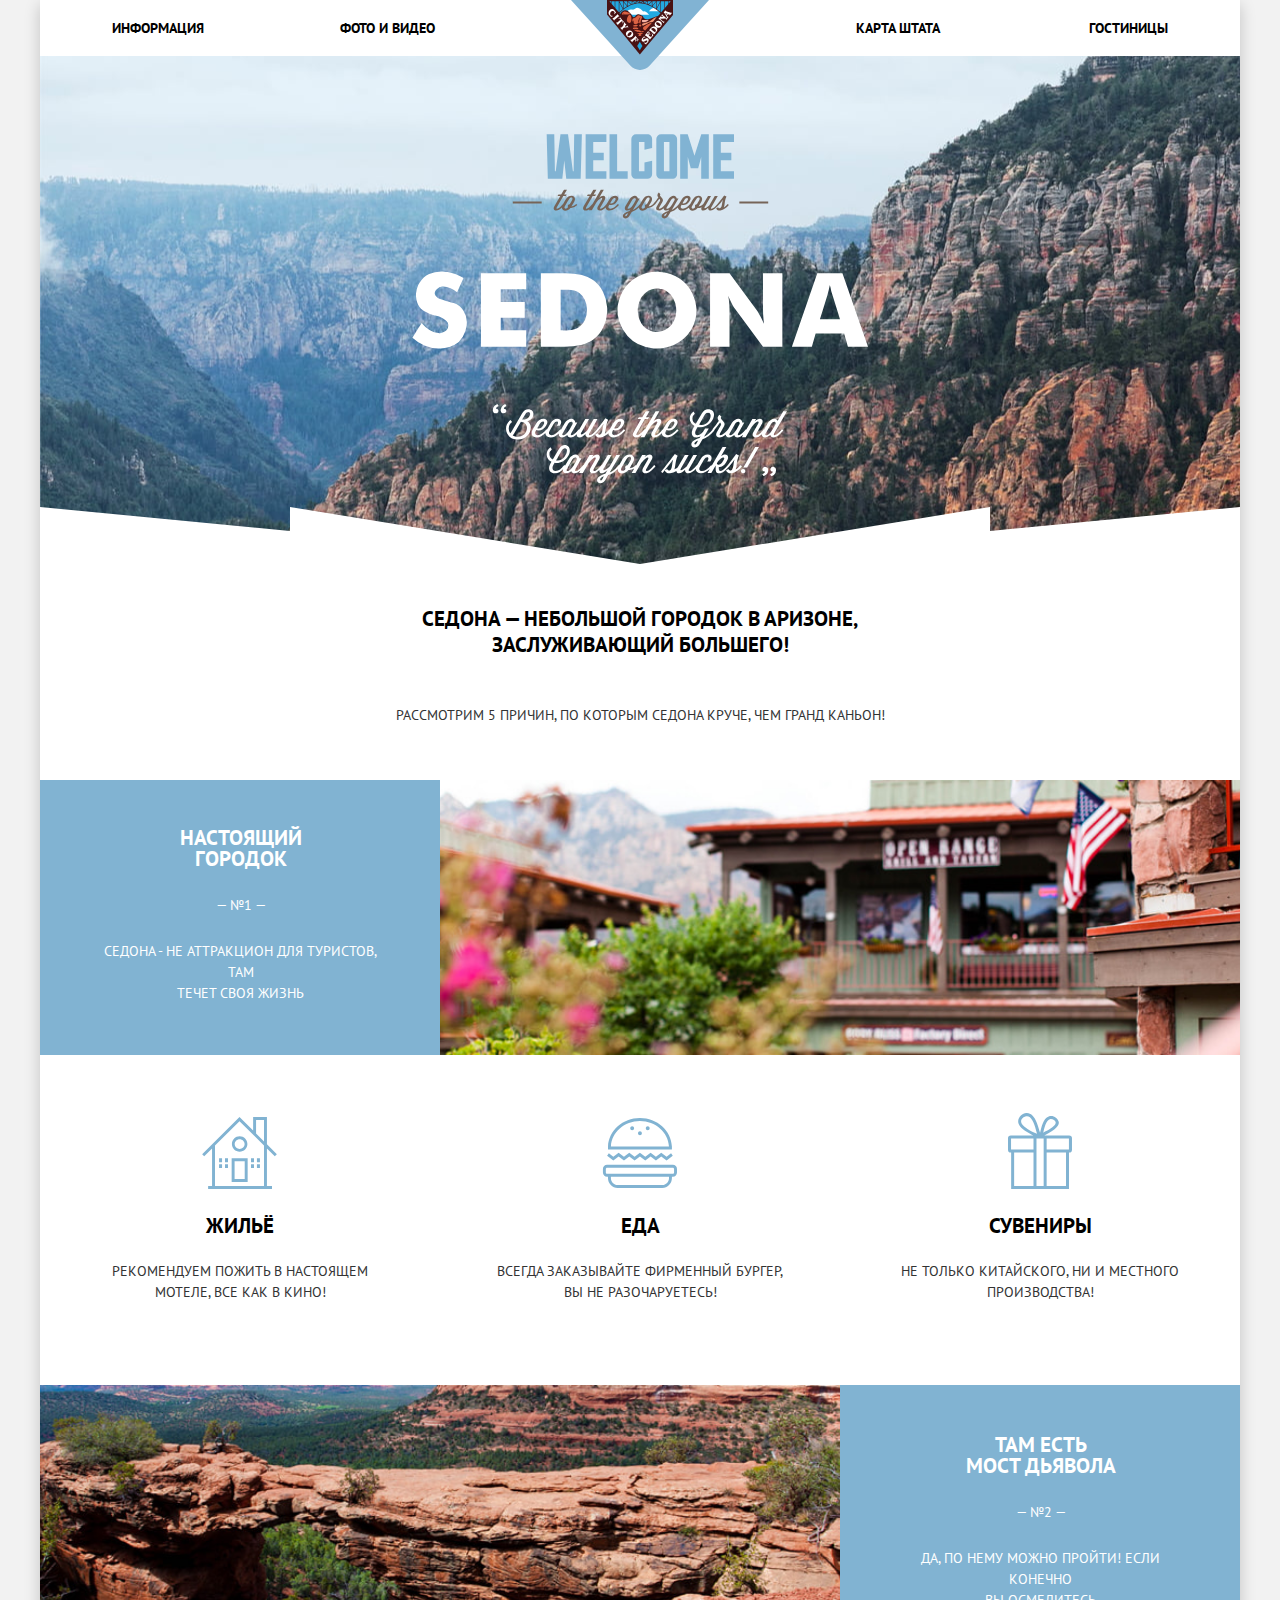
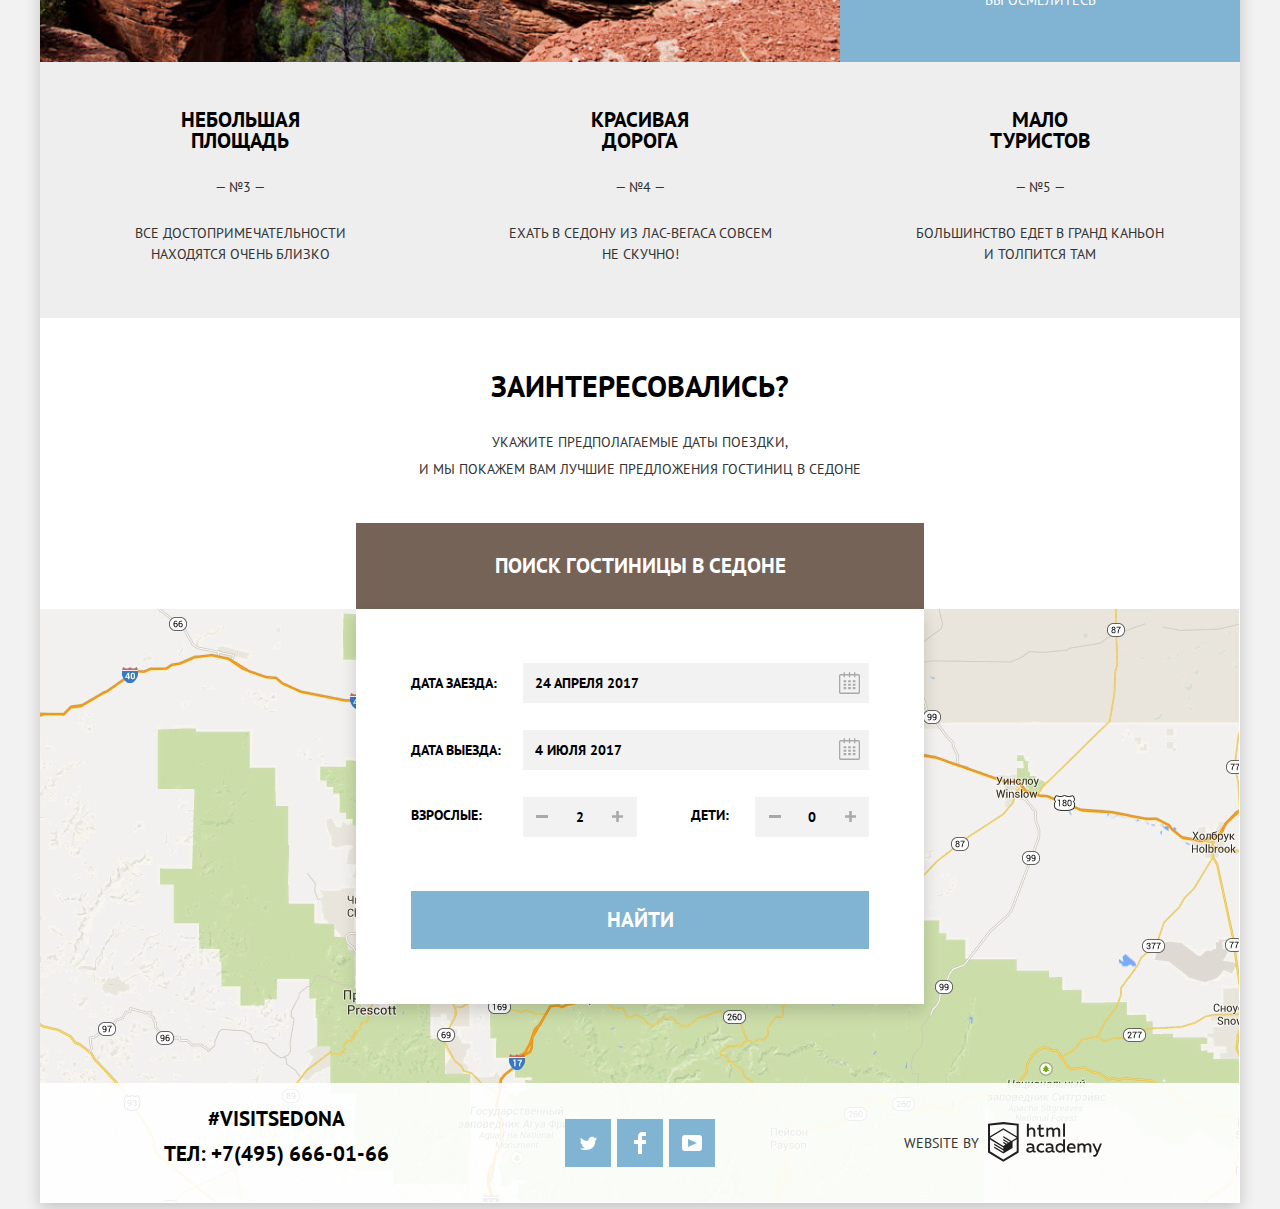
==== commit e406fd70: "Меняю списки преимуществ 1 и 3 на flex" ====
--- a/index.html
+++ b/index.html
@@ -39,7 +39,7 @@
 				<h2 class="visually-hidden">Преимущества</h2>
 				<ul class="features-list">
 					<li class="feature-items feature-items-row-1">
-						<div class="feature-items-content features-list-row-1">
+						<div class="feature-items-content">
 							<h3 class="feature-items-content-title">Настоящий<br> городок</h3>
 							<span class="feature-items-content-number">— №1 —</span>
 							<p class="feature-items-content-text">Седона - не аттракцион для туристов, там<br> течет своя жизнь</p>
@@ -63,7 +63,7 @@
 						</ul>
 					</li>
 					<li class="feature-items feature-items-row-3">
-						<div class="feature-items-content">
+						<div class="feature-items-content feature-items-content-2">
 							<h3 class="feature-items-content-title">Там есть<br> мост дьявола</h3>
 							<span class="feature-items-content-number">— №2 —</span>
 							<p class="feature-items-content-text">Да, по нему можно пройти! Если конечно<br> вы осмелитесь</p>
--- a/css/style.min.css
+++ b/css/style.min.css
@@ -1 +1 @@
-@-webkit-keyframes bounce{0%{-webkit-transform:translateY(-86px);transform:translateY(-86px)}70%,to{-webkit-transform:translateY(0);transform:translateY(0)}90%{-webkit-transform:translateY(-5px);transform:translateY(-5px)}}@keyframes bounce{0%{-webkit-transform:translateY(-86px);transform:translateY(-86px)}70%,to{-webkit-transform:translateY(0);transform:translateY(0)}90%{-webkit-transform:translateY(-5px);transform:translateY(-5px)}}@-webkit-keyframes shake{0%,to{-webkit-transform:translateX(0);transform:translateX(0)}10%,30%,50%,70%,90%{-webkit-transform:translateX(-10px);transform:translateX(-10px)}20%,40%,60%,80%{-webkit-transform:translateX(10px);transform:translateX(10px)}}@keyframes shake{0%,to{-webkit-transform:translateX(0);transform:translateX(0)}10%,30%,50%,70%,90%{-webkit-transform:translateX(-10px);transform:translateX(-10px)}20%,40%,60%,80%{-webkit-transform:translateX(10px);transform:translateX(10px)}}@font-face{font-family:"PTSans";src:local("PTSans"),url(../fonts/PTSans.woff2) format("woff2"),url(../fonts/PTSans.woff2) format("woff");font-weight:400;font-style:normal}@font-face{font-family:"PTSans-Bold";src:local("PTSans-Bold"),url(../fonts/PTSans-Bold.woff2) format("woff2"),url(../fonts/PTSans-Bold.woff) format("woff");font-weight:700;font-style:normal}.visually-hidden{position:absolute;width:1px;height:1px;margin:-1px;border:0;padding:0;white-space:nowrap;-webkit-clip-path:inset(100%);clip-path:inset(100%);clip:rect(0 0 0 0);overflow:hidden}:root{--basic-black:#000000;--basic-white:#ffffff;--basic-blue:#81B3D2;--basic-gray:#333333;--basic-gray-catalog:#E5E5E5;--basic-light-gray-catalog:#CACACA;--basic-brown:#766357;--basic-light-gray:#F2F2F2;--basic-pale-gray:#EEEEEE;--basic-gray-toggle:#ababab;--special-gray-catalog:#666666;--special-blue:#669EC0;--special-blue-dark:#5496BD;--special-brown:#604E43;--special-brown-dark:#503E33;--special-light-gray:#BDBBBC;--special-dark-gray:#EBEBEB;--special-shadow-site:rgba(0, 1, 1, 0.2);--special-shadow-form:rgba(0, 1, 1, 0.15);--special-background-footer:rgba(255, 255, 255, 0.9);--special-background-scale:rgb(255, 255, 255, 0.3);--special-button-white:rgb(255, 255, 255, 0.3)}.page-body{width:1200px;margin:0 auto;padding:0;font-family:"PTSans",Arial,sans-serif;font-size:14px;line-height:21px;font-weight:400;color:var(--basic-gray);background-color:var(--basic-white);text-transform:uppercase;min-height:100%;display:-ms-grid;display:grid;-ms-grid-rows:-webkit-min-content 1fr -webkit-min-content;-ms-grid-rows:min-content 1fr min-content;grid-template-rows:-webkit-min-content 1fr -webkit-min-content;grid-template-rows:min-content 1fr min-content;-ms-flex-line-pack:start;align-content:start;-webkit-box-shadow:0 5px 15px var(--special-shadow-site);box-shadow:0 5px 15px var(--special-shadow-site)}.main-subtitle{font-family:"PTSans-Bold";font-weight:700;font-size:21px;line-height:26px;color:var(--basic-black);padding:0;margin:0}.page{height:100%;background-color:var(--basic-light-gray)}.page-catalog{display:-ms-grid;display:grid;-ms-grid-rows:minmax(217px,-webkit-min-content) -webkit-min-content 1fr;-ms-grid-rows:minmax(217px,min-content) min-content 1fr;grid-template-rows:minmax(217px,-webkit-min-content) -webkit-min-content 1fr;grid-template-rows:minmax(217px,min-content) min-content 1fr;-ms-grid-columns:73px 1fr 73px;grid-template-columns:73px 1fr 73px;-ms-flex-line-pack:start;align-content:start}.page-catalog>:nth-child(1){-ms-grid-row:1;-ms-grid-column:1}.page-catalog>:nth-child(2){-ms-grid-row:1;-ms-grid-column:2}.page-catalog>:nth-child(3){-ms-grid-row:1;-ms-grid-column:3}.page-catalog>:nth-child(4){-ms-grid-row:2;-ms-grid-column:1}.page-catalog>:nth-child(5){-ms-grid-row:2;-ms-grid-column:2}.page-catalog>:nth-child(6){-ms-grid-row:2;-ms-grid-column:3}.page-catalog>:nth-child(7){-ms-grid-row:3;-ms-grid-column:1}.page-catalog>:nth-child(8){-ms-grid-row:3;-ms-grid-column:2}.page-catalog>:nth-child(9){-ms-grid-row:3;-ms-grid-column:3}.page-catalog .filters{grid-column:1/-1}.page-catalog .sorting{grid-column:2/-2}.page-catalog .hotel{grid-column:1/-1}.filter{display:-ms-grid;display:grid;-ms-grid-columns:1fr 1fr auto;grid-template-columns:1fr 1fr auto}.main-navigation{font-family:"PTSans-Bold";font-weight:700;font-size:14px;line-height:26px;color:var(--basic-black);display:-webkit-box;display:-ms-flexbox;display:flex;-webkit-box-orient:vertical;-webkit-box-direction:normal;-ms-flex-direction:column;flex-direction:column;-webkit-box-align:center;-ms-flex-align:center;align-items:center}.main-header-logo{position:absolute}.site-navigation{margin:0;padding:15px 72px;list-style:none;display:-webkit-box;display:-ms-flexbox;display:flex;-ms-flex-wrap:wrap;flex-wrap:wrap}.site-navigation li:nth-child(4n+1){width:228px;text-align:left}.site-navigation li:nth-child(4n+2){width:228px;text-align:left;margin-right:144px}.site-navigation li:nth-child(4n+3),.site-navigation li:nth-child(4n+4){width:228px;text-align:right}.site-navigation a{color:var(--basic-black);text-decoration:none}.site-navigation a:hover{color:var(--basic-blue)}.site-navigation a:focus{color:var(--basic-black);opacity:.3}.site-navigation a:active,.site-navigation-current a{color:var(--basic-brown)}.welcome{background-color:var(--basic-blue);background-image:url(../img/welcome_shape.svg),url(../img/bg_index.jpg);background-repeat:no-repeat,no-repeat;text-align:center;background-position:bottom,center;max-width:100%;height:508px}.welcome-image{margin-top:78px}.description-city{text-align:center;margin:0 auto;padding-top:42px;padding-bottom:52px}.description-city-text{line-height:26px;margin:44px 0 0}.features-list{display:-ms-grid;display:grid;-ms-grid-rows:-webkit-min-content minmax(330px,1fr) -webkit-min-content -webkit-min-content;-ms-grid-rows:min-content minmax(330px,1fr) min-content min-content;grid-template-rows:-webkit-min-content minmax(330px,1fr) -webkit-min-content -webkit-min-content;grid-template-rows:min-content minmax(330px,1fr) min-content min-content;list-style:none;margin:0;padding:0}.feature-items-row-1,.feature-items-row-2,.feature-items-row-3,.feature-items-row-4{display:-ms-grid;display:grid;-ms-grid-columns:1fr 1fr 1fr;grid-template-columns:1fr 1fr 1fr}.feature-items-row-1 img{-ms-grid-column:2;-ms-grid-column-span:2;grid-column:2/4}.feature-items-row-3 div{-ms-grid-column:3;-ms-grid-column-span:1;grid-column:3/4}.feature-items-row-3 img{-ms-grid-column:1;-ms-grid-column-span:2;grid-column:1/3;-ms-grid-row:1;-ms-grid-row-span:1;grid-row:1/2}.feature-items-content{background-color:var(--basic-blue);color:var(--basic-white);text-align:center;padding-top:47px}.feature-items-list-color{background-color:var(--basic-pale-gray);padding-top:47px}.feature-items-content-title{font-family:"PTSans-Bold";font-weight:700;font-size:21px;color:var(--basic-white);text-align:center;margin:0}.feature-items-content-text{margin:0;padding:0}.feature-items-content-number{display:block;margin-top:26px;margin-bottom:25px}.feature-items-list{list-style:none;margin:0;padding:0}.feature-items-list-item{text-align:center;position:relative}.feature-items-list-item p{padding-bottom:39px;margin-top:25px}.feature-items-list-title,.feature-items-list-title-icons{font-family:"PTSans-Bold";font-weight:700;font-size:21px;color:var(--basic-black)}.feature-items-list-title-icons{margin-top:160px;margin-bottom:0}.feature-items-list-title{margin:0}.feature-items-img{max-width:100%;height:100%;-o-object-fit:cover;object-fit:cover}.feature-icon-feature:before,.feature-icon-food:before,.feature-icon-shelter:before{content:"";position:absolute;background-image:url(../img/icon/house.svg);background-repeat:no-repeat;background-position:0 0;left:162px;top:62px;width:75px;height:72px}.feature-icon-feature:before,.feature-icon-food:before{background-image:url(../img/icon/burger.svg);top:63px;height:70px}.feature-icon-feature:before{background-image:url(../img/icon/present.svg);left:168px;top:57px;width:64px;height:77px}.search{margin:0 auto;text-align:center;line-height:27px}.search-title{font-family:"PTSans-Bold";font-weight:700;font-size:30px;color:var(--basic-black);margin-top:54px;margin-bottom:30px}.search-text{margin-top:0;margin-bottom:40px}.search-form{width:568px;padding-top:55px;padding-bottom:55px;display:-webkit-box;display:-ms-flexbox;display:flex;-ms-flex-wrap:wrap;flex-wrap:wrap;-webkit-box-pack:center;-ms-flex-pack:center;justify-content:center;background-color:var(--basic-white);-webkit-box-shadow:0 7px 15px var(--special-shadow-form);box-shadow:0 7px 15px var(--special-shadow-form);position:absolute;z-index:2;left:50%;margin:0 auto 0 -284px;-webkit-animation:bounce .5s;animation:bounce .5s}.search-form-none{display:none}.search-form-error{-webkit-animation:shake .6s;animation:shake .6s}.search-item{font-family:"PTSans-Bold";font-weight:700;font-size:14px;line-height:26px;color:var(--basic-black);text-align:left;margin:0;padding-bottom:29px;width:458px;height:38px;position:relative;display:-webkit-box;display:-ms-flexbox;display:flex;-webkit-box-pack:start;-ms-flex-pack:start;justify-content:flex-start;-webkit-box-align:center;-ms-flex-align:center;align-items:center}.calendar-in,.calendar-out{position:absolute;right:9px;top:7px;border:0;outline:0}.calendar-out{top:6px}.calendar-in:focus path,.calendar-in:hover path{fill:var(--basic-black)}.calendar-in:active path{fill:var(--basic-blue)}.calendar-out:focus path,.calendar-out:hover path{fill:var(--basic-black)}.calendar-out:active path{fill:var(--basic-blue)}.search-input-date-in,.search-input-date-out{background-color:var(--basic-light-gray);outline:0;border:0;height:38px;padding-left:12px;padding-right:40px;margin-left:12px;width:294px;position:absolute;right:0;text-transform:uppercase}.search-input-date-in:hover,.search-input-date-out:hover{background-color:var(--special-dark-gray)}.search-input-date-in:focus,.search-input-date-out:focus{background:var(--basic-white);outline:2px solid var(--basic-gray-catalog);outline-offset:-2px}.search-input-adults::-webkit-input-placeholder,.search-input-date-in::-webkit-input-placeholder,.search-input-date-out::-webkit-input-placeholder,.search-input-kids::-webkit-input-placeholder{color:var(--basic-black);opacity:1}.search-input-adults::-moz-placeholder,.search-input-date-in::-moz-placeholder,.search-input-date-out::-moz-placeholder,.search-input-kids::-moz-placeholder{color:var(--basic-black);opacity:1}.search-input-adults:-ms-input-placeholder,.search-input-date-in:-ms-input-placeholder,.search-input-date-out:-ms-input-placeholder,.search-input-kids:-ms-input-placeholder{color:var(--basic-black);opacity:1}.search-input-adults::-ms-input-placeholder,.search-input-date-in::-ms-input-placeholder,.search-input-date-out::-ms-input-placeholder,.search-input-kids::-ms-input-placeholder{color:var(--basic-black);opacity:1}.search-input-adults::placeholder,.search-input-date-in::placeholder,.search-input-date-out::placeholder,.search-input-kids::placeholder{color:var(--basic-black);opacity:1}.search-items-adults,.search-items-kids{display:inline-block;position:relative}.form-adults-icon-minus,.form-adults-icon-plus{position:absolute;left:125px;top:-2px;border:0;outline:0}.form-adults-icon-plus{left:201px;top:-6px}.form-kids-icon-minus,.form-kids-icon-plus{position:absolute;left:358px;top:-2px;border:0;outline:0}.form-kids-icon-plus{left:434px;top:-6px}.form-adults-icon-minus:focus path,.form-adults-icon-minus:hover path{fill:var(--basic-black)}.form-adults-icon-minus:active path{fill:var(--basic-blue)}.form-adults-icon-plus:focus path,.form-adults-icon-plus:hover path{fill:var(--basic-black)}.form-adults-icon-plus:active path{fill:var(--basic-blue)}.form-kids-icon-minus:focus path,.form-kids-icon-minus:hover path{fill:var(--basic-black)}.form-kids-icon-minus:active path{fill:var(--basic-blue)}.form-kids-icon-plus:focus path,.form-kids-icon-plus:hover path{fill:var(--basic-black)}.copyright-logo:hover path,.form-kids-icon-plus:active path{fill:var(--basic-blue)}.search-input-adults,.search-input-kids{background-color:var(--basic-light-gray);outline:0;border:0;height:38px;width:54px;text-align:center;position:absolute;left:112px;top:-20px;padding-left:30px;padding-right:30px}.search-input-kids{left:344px}.search-input-adults:focus,.search-input-kids:focus{background:var(--basic-white);outline:2px solid var(--basic-gray-catalog);outline-offset:-2px}.search-item label{display:inline-block;vertical-align:middle}.search-label-adults,.search-label-kids{position:absolute;left:280px;top:-15px}.search-label-adults{left:0}.map{width:1199px;height:594px;position:relative}.map-img{max-width:100%;height:auto;display:block}.map-image-wrap{position:absolute;top:0;left:0;z-index:0}.google-map{position:relative;width:100%;height:594px;border:0;z-index:1}.main-footer{display:-ms-grid;display:grid;-ms-grid-columns:73px 327px 1fr 327px 73px;grid-template-columns:73px 327px 1fr 327px 73px;height:120px;background:var(--special-background-footer)}.main-footer-index{margin-top:-120px;position:relative;z-index:2}.footer-contacts{-ms-grid-column:2;-ms-grid-column-span:1;grid-column:2/3;text-align:center;margin:23px 0 0;padding:0}.footer-social{-ms-grid-column:3;-ms-grid-column-span:1;grid-column:3/4;margin:36px 0 0;-ms-grid-column-align:center;justify-self:center}.footer-copyright{-ms-grid-column:4;-ms-grid-column-span:1;grid-column:4/5;text-align:center;margin-top:38px}.footer-social-list{list-style:none;padding:0;margin:0;text-align:center;width:150px;display:-webkit-box;display:-ms-flexbox;display:flex;-ms-flex-wrap:wrap;flex-wrap:wrap;-webkit-box-pack:justify;-ms-flex-pack:justify;justify-content:space-between}.contacts-subtitle,.footer-phone{font-family:"PTSans-Bold";font-weight:700;font-size:21px;line-height:26px;color:var(--basic-black);margin:0}.contacts-subtitle{display:block;padding-bottom:9px}.footer-phone{padding:0;text-decoration:none}.footer-copyright-text{display:inline-block;margin-right:5px;padding-bottom:30px;vertical-align:middle}.copyright-logo:focus path{fill:var(--special-light-gray)}.filters{background-color:var(--basic-blue);background-image:url(../img/bg_catalog.jpg);background-size:cover}.filter{position:relative}.filter-title-checkbox,.filter-title-cost{font-family:"PTSans-Bold";font-weight:700;font-size:16px;line-height:21px;color:var(--basic-white);margin-bottom:26px}.filter-title-cost{margin-bottom:7px}.filter-checkbox-infrastructure{border:0;margin:25px 0 0;padding:0 0 0 72px}.filter-checkbox-shelter{border:0;margin:25px 0 0 -72px;padding:0}.filter-cost{border:0;margin:25px 61px 0 0}.filter-list{color:var(--basic-white);padding:0;margin:0}.filter-option{padding-bottom:25px;margin:0;list-style:none;line-height:21px}.filter-option label{position:relative;display:block;cursor:pointer;-webkit-user-select:none;-moz-user-select:none;-ms-user-select:none;user-select:none;padding-left:41px}.filter-checkbox-item+label::before{content:"";position:absolute;background-image:url(../img/icon/checkbox-off.svg);background-repeat:no-repeat;background-position:0 0;left:0;top:0;width:23px;height:23px}.filter-checkbox-item:checked+label::before{content:"";position:absolute;background-image:url(../img/icon/checkbox-on.svg);background-repeat:no-repeat;background-position:0 0;left:0;top:0;width:27px;height:23px}.filter-checkbox-item:disabled+label::before{content:"";position:absolute;background-image:url(../img/icon/checkbox-off-dis.svg);background-repeat:no-repeat;background-position:0 0;left:0;top:0;width:23px;height:23px}.filter-checkbox-item:checked:disabled+label::before{content:"";position:absolute;background-image:url(../img/icon/checkbox-on-dis.svg);background-repeat:no-repeat;background-position:0 0;left:0;top:0;width:27px;height:23px}.filter-checkbox-item:focus+label::before{border:1px solid var(--basic-white)}.price-controls{width:315px;height:33px;border:2px solid var(--basic-white);border-radius:2px;display:-webkit-box;display:-ms-flexbox;display:flex;-ms-flex-pack:distribute;justify-content:space-around;-webkit-box-align:center;-ms-flex-align:center;align-items:center}.range-controls,.range-filter{position:relative}.price-controls::before{content:"";position:absolute;width:2px;height:22px;background-color:var(--basic-white)}.range-controls{height:55px;padding-top:20px}.range-controls .scale{height:2px;background:var(--special-background-scale)}.range-controls .bar{width:80%;height:2px;background:var(--basic-white)}.range-controls .toggle{position:absolute;top:10px;left:0;width:4px;height:4px;padding:0;border:8px solid var(--basic-white);background-color:var(--basic-gray-toggle);border-radius:50%;-webkit-box-shadow:0 2px 1px 0 var(--basic-gray-toggle);box-shadow:0 2px 1px 0 var(--basic-gray-toggle);cursor:pointer}.range-controls .toggle:hover{border:10px solid var(--basic-white)}.range-controls .toggle-min{left:0}.range-controls .toggle-max{left:253px}.max-price,.min-price{display:-webkit-box;display:-ms-flexbox;display:flex;color:var(--basic-white);text-align:center;margin-left:14px;margin-top:-2px}.min-price{margin-left:35px}.filter-cost-text-from,.filter-cost-text-to{text-align:left;background:0 0;border:0;color:var(--basic-white);margin-left:2px;width:50px}.sorting{height:86px;display:-webkit-box;display:-ms-flexbox;display:flex;-ms-flex-wrap:wrap;flex-wrap:wrap;-webkit-box-pack:start;-ms-flex-pack:start;justify-content:flex-start;-webkit-box-align:center;-ms-flex-align:center;align-items:center;position:relative}.sorting-subtitle,.sorting-text{color:var(--basic-black);margin:0}.sorting-subtitle{font-family:"PTSans-Bold";font-weight:700;font-size:21px;line-height:26px;padding-right:46px}.sorting-text{font-size:12px;line-height:18px;padding-right:40px;padding-bottom:6px}.sorting-list{list-style:none;text-decoration:none;display:-webkit-box;display:-ms-flexbox;display:flex;-ms-flex-wrap:wrap;flex-wrap:wrap;margin:0;padding:0 0 5px}.sorting-list-item{margin:0;padding-right:32px}.sorting-list-item a,.sorting-list-item a:hover{border-bottom:1px dashed;border-color:var(--basic-blue)}.sorting-list-item a{font-size:12px;line-height:18px;color:var(--basic-black);text-decoration:none;opacity:30%}.sorting-list-item a:hover{color:var(--basic-blue);opacity:100%}.sorting-list-item a:focus{color:var(--basic-blue);border-bottom:none;opacity:100%}.sorting-list-item a:active{color:var(--basic-black);border-bottom:none;opacity:100%}.sorting-list-item-current a{color:var(--basic-blue);opacity:100%;border:0}.sorting-arrow-down a,.sorting-arrow-up a{position:absolute;bottom:36px;border-left:5.5px solid transparent;border-right:5.5px solid transparent}.sorting-arrow-up a{padding:0;right:23px;border-bottom:10px solid var(--basic-light-gray-catalog)}.sorting-arrow-down a{right:0;border-top:10px solid var(--basic-light-gray-catalog)}.sorting-arrow-up a:hover{border-bottom:10px solid var(--basic-black)}.sorting-arrow-down a:hover{border-top:10px solid var(--basic-black)}.sorting-arrow-up a:focus{border-bottom:10px solid var(--basic-blue)}.sorting-arrow-down a:focus{border-top:10px solid var(--basic-blue)}.sorting-arrow-down a:active,.sorting-arrow-down-current a{border-top:10px solid var(--basic-blue)}.sorting-arrow-up a:active{border-bottom:10px solid var(--basic-blue)}.hotel-list{display:-webkit-box;display:-ms-flexbox;display:flex;-webkit-box-orient:vertical;-webkit-box-direction:normal;-ms-flex-direction:column;flex-direction:column;list-style:none;padding:0;margin:0}.hotel-list-items{padding:29px 73px;border-top:1px solid var(--basic-gray-catalog)}.hotel-list-items:last-child{border-bottom:1px solid var(--basic-gray-catalog)}.hotel-list-item{width:100%;border-collapse:collapse}.hotel-item-name{padding-top:2px;vertical-align:top}.hotel-img{width:135px;padding-right:29px}.hotel-img img{vertical-align:middle}.hotel-list-text{margin-top:-1px;width:110px;height:34px;vertical-align:top}.hotel-rating{width:108px;height:27px;vertical-align:middle;text-align:center;padding:0;margin:0;background-color:var(--basic-light-gray);color:var(--special-gray-catalog)}.hotel-star-items{text-align:right;margin-right:-3px;margin-top:-3px}.hotel-list-reserve{vertical-align:middle}.hotel-item-title,.hotel-list-text-cost{vertical-align:top;padding:0}.hotel-item-title{font-family:"PTSans-Bold";font-weight:700;font-size:21px;line-height:12px;color:var(--basic-black);margin:0;text-decoration:none}.hotel-item-title:hover{color:var(--basic-blue)}.hotel-item-title:focus{opacity:30%}.button{font-family:"PTSans-Bold";font-weight:700;text-align:center;text-decoration:none;vertical-align:middle;border:0;outline:0;text-transform:uppercase}.button-search{display:inline-block;vertical-align:center;text-align:center;color:var(--basic-white);background-color:var(--basic-brown);font-size:21px;line-height:86px;width:568px;height:86px}.button-search:hover{background-color:var(--special-brown)}.button-search:focus{background-color:var(--special-brown-dark);color:var(--special-button-white)}.button-find{color:var(--basic-white);background-color:var(--basic-blue);font-size:21px;line-height:26px;width:458px;height:58px;padding:0;margin-top:26px}.button-find:hover{background-color:var(--special-blue)}.button-find:focus{background-color:var(--special-blue-dark);color:var(--special-button-white)}.social-button{display:-webkit-box;display:-ms-flexbox;display:flex;-webkit-box-align:center;-ms-flex-align:center;align-items:center;-webkit-box-pack:center;-ms-flex-pack:center;justify-content:center;color:var(--basic-white);background-color:var(--basic-blue);text-decoration:none;width:46px;height:48px}.social-button:hover{background-color:var(--special-blue)}.social-button:focus{background-color:var(--special-blue-dark)}.social-button:focus img{opacity:.3}.buttom-filter{background-color:Transparent;border:2px solid;color:var(--basic-white);font-size:14px;line-height:21px;height:36px;width:137px;text-transform:uppercase;position:absolute;top:149px;right:168px}.buttom-filter:hover{background-color:var(--basic-white);color:var(--basic-black);border:0}.button-detail{display:inline-block;vertical-align:middle;padding:3px 17px;margin-left:-1px;margin-right:2px;color:var(--basic-white);background-color:var(--basic-blue)}.button-detail:hover{background-color:var(--special-blue)}.button-detail:focus{background-color:var(--special-blue-dark);color:var(--special-button-white)}.button-reserve{display:inline-block;vertical-align:middle;padding:3px 17px;color:var(--basic-white);background-color:var(--basic-brown)}.button-reserve:hover{background-color:var(--special-brown)}.button-reserve:focus{background-color:var(--special-brown-dark);color:var(--special-button-white)}+@-webkit-keyframes bounce{0%{-webkit-transform:translateY(-86px);transform:translateY(-86px)}70%,to{-webkit-transform:translateY(0);transform:translateY(0)}90%{-webkit-transform:translateY(-5px);transform:translateY(-5px)}}@keyframes bounce{0%{-webkit-transform:translateY(-86px);transform:translateY(-86px)}70%,to{-webkit-transform:translateY(0);transform:translateY(0)}90%{-webkit-transform:translateY(-5px);transform:translateY(-5px)}}@-webkit-keyframes shake{0%,to{-webkit-transform:translateX(0);transform:translateX(0)}10%,30%,50%,70%,90%{-webkit-transform:translateX(-10px);transform:translateX(-10px)}20%,40%,60%,80%{-webkit-transform:translateX(10px);transform:translateX(10px)}}@keyframes shake{0%,to{-webkit-transform:translateX(0);transform:translateX(0)}10%,30%,50%,70%,90%{-webkit-transform:translateX(-10px);transform:translateX(-10px)}20%,40%,60%,80%{-webkit-transform:translateX(10px);transform:translateX(10px)}}@font-face{font-family:"PTSans";src:local("PTSans"),url(../fonts/PTSans.woff2) format("woff2"),url(../fonts/PTSans.woff2) format("woff");font-weight:400;font-style:normal}@font-face{font-family:"PTSans-Bold";src:local("PTSans-Bold"),url(../fonts/PTSans-Bold.woff2) format("woff2"),url(../fonts/PTSans-Bold.woff) format("woff");font-weight:700;font-style:normal}.visually-hidden{position:absolute;width:1px;height:1px;margin:-1px;border:0;padding:0;white-space:nowrap;-webkit-clip-path:inset(100%);clip-path:inset(100%);clip:rect(0 0 0 0);overflow:hidden}:root{--basic-black:#000000;--basic-white:#ffffff;--basic-blue:#81B3D2;--basic-gray:#333333;--basic-gray-catalog:#E5E5E5;--basic-light-gray-catalog:#CACACA;--basic-brown:#766357;--basic-light-gray:#F2F2F2;--basic-pale-gray:#EEEEEE;--basic-gray-toggle:#ababab;--special-gray-catalog:#666666;--special-blue:#669EC0;--special-blue-dark:#5496BD;--special-brown:#604E43;--special-brown-dark:#503E33;--special-light-gray:#BDBBBC;--special-dark-gray:#EBEBEB;--special-shadow-site:rgba(0, 1, 1, 0.2);--special-shadow-form:rgba(0, 1, 1, 0.15);--special-background-footer:rgba(255, 255, 255, 0.9);--special-background-scale:rgb(255, 255, 255, 0.3);--special-button-white:rgb(255, 255, 255, 0.3)}.page-body{width:1200px;margin:0 auto;padding:0;font-family:"PTSans",Arial,sans-serif;font-size:14px;line-height:21px;font-weight:400;color:var(--basic-gray);background-color:var(--basic-white);text-transform:uppercase;min-height:100%;display:-ms-grid;display:grid;-ms-grid-rows:-webkit-min-content 1fr -webkit-min-content;-ms-grid-rows:min-content 1fr min-content;grid-template-rows:-webkit-min-content 1fr -webkit-min-content;grid-template-rows:min-content 1fr min-content;-ms-flex-line-pack:start;align-content:start;-webkit-box-shadow:0 5px 15px var(--special-shadow-site);box-shadow:0 5px 15px var(--special-shadow-site)}.main-subtitle{font-family:"PTSans-Bold";font-weight:700;font-size:21px;line-height:26px;color:var(--basic-black);padding:0;margin:0}.page{height:100%;background-color:var(--basic-light-gray)}.page-catalog{display:-ms-grid;display:grid;-ms-grid-rows:minmax(217px,-webkit-min-content) -webkit-min-content 1fr;-ms-grid-rows:minmax(217px,min-content) min-content 1fr;grid-template-rows:minmax(217px,-webkit-min-content) -webkit-min-content 1fr;grid-template-rows:minmax(217px,min-content) min-content 1fr;-ms-grid-columns:73px 1fr 73px;grid-template-columns:73px 1fr 73px;-ms-flex-line-pack:start;align-content:start}.page-catalog>:nth-child(1){-ms-grid-row:1;-ms-grid-column:1}.page-catalog>:nth-child(2){-ms-grid-row:1;-ms-grid-column:2}.page-catalog>:nth-child(3){-ms-grid-row:1;-ms-grid-column:3}.page-catalog>:nth-child(4){-ms-grid-row:2;-ms-grid-column:1}.page-catalog>:nth-child(5){-ms-grid-row:2;-ms-grid-column:2}.page-catalog>:nth-child(6){-ms-grid-row:2;-ms-grid-column:3}.page-catalog>:nth-child(7){-ms-grid-row:3;-ms-grid-column:1}.page-catalog>:nth-child(8){-ms-grid-row:3;-ms-grid-column:2}.page-catalog>:nth-child(9){-ms-grid-row:3;-ms-grid-column:3}.page-catalog .filters{grid-column:1/-1}.page-catalog .sorting{grid-column:2/-2}.page-catalog .hotel{grid-column:1/-1}.filter{display:-ms-grid;display:grid;-ms-grid-columns:1fr 1fr auto;grid-template-columns:1fr 1fr auto}.main-navigation{font-family:"PTSans-Bold";font-weight:700;font-size:14px;line-height:26px;color:var(--basic-black);display:-webkit-box;display:-ms-flexbox;display:flex;-webkit-box-orient:vertical;-webkit-box-direction:normal;-ms-flex-direction:column;flex-direction:column;-webkit-box-align:center;-ms-flex-align:center;align-items:center}.main-header-logo{position:absolute}.site-navigation{margin:0;padding:15px 72px;list-style:none;display:-webkit-box;display:-ms-flexbox;display:flex;-ms-flex-wrap:wrap;flex-wrap:wrap}.site-navigation li:nth-child(4n+1){width:228px;text-align:left}.site-navigation li:nth-child(4n+2){width:228px;text-align:left;margin-right:144px}.site-navigation li:nth-child(4n+3),.site-navigation li:nth-child(4n+4){width:228px;text-align:right}.site-navigation a{color:var(--basic-black);text-decoration:none}.site-navigation a:hover{color:var(--basic-blue)}.site-navigation a:focus{color:var(--basic-black);opacity:.3}.site-navigation a:active,.site-navigation-current a{color:var(--basic-brown)}.welcome{background-color:var(--basic-blue);background-image:url(../img/welcome_shape.svg),url(../img/bg_index.jpg);background-repeat:no-repeat,no-repeat;text-align:center;background-position:bottom,center;max-width:100%;height:508px}.welcome-image{margin-top:78px}.description-city{text-align:center;margin:0 auto;padding-top:42px;padding-bottom:52px}.description-city-text{line-height:26px;margin:44px 0 0}.features-list{display:-ms-grid;display:grid;-ms-grid-rows:-webkit-min-content minmax(330px,1fr) -webkit-min-content -webkit-min-content;-ms-grid-rows:min-content minmax(330px,1fr) min-content min-content;grid-template-rows:-webkit-min-content minmax(330px,1fr) -webkit-min-content -webkit-min-content;grid-template-rows:min-content minmax(330px,1fr) min-content min-content;list-style:none;margin:0;padding:0}.feature-items-row-1,.feature-items-row-3{display:-webkit-box;display:-ms-flexbox;display:flex;-webkit-box-pack:center;-ms-flex-pack:center;justify-content:center}.feature-items-row-2,.feature-items-row-4{display:-ms-grid;display:grid;-ms-grid-columns:1fr 1fr 1fr;grid-template-columns:1fr 1fr 1fr}.feature-items-content{-webkit-box-sizing:border-box;box-sizing:border-box;width:400px;background-color:var(--basic-blue);color:var(--basic-white);text-align:center;padding:47px 49px 51px 50px}.feature-items-content-2{-webkit-box-ordinal-group:3;-ms-flex-order:2;order:2;padding-top:49px}.feature-items-img{display:block;max-width:100%;height:auto;-o-object-fit:cover;object-fit:cover}.feature-items-list-color{background-color:var(--basic-pale-gray);padding-top:47px}.feature-items-content-title{font-family:"PTSans-Bold";font-weight:700;font-size:21px;color:var(--basic-white);text-align:center;margin:0}.feature-items-content-text{margin:0;padding:0}.feature-items-content-number{display:block;margin-top:26px;margin-bottom:25px}.feature-items-list{list-style:none;margin:0;padding:0}.feature-items-list-item{text-align:center;position:relative}.feature-items-list-item p{padding-bottom:39px;margin-top:25px}.feature-items-list-title,.feature-items-list-title-icons{font-family:"PTSans-Bold";font-weight:700;font-size:21px;color:var(--basic-black)}.feature-items-list-title-icons{margin-top:160px;margin-bottom:0}.feature-items-list-title{margin:0}.feature-icon-feature:before,.feature-icon-food:before,.feature-icon-shelter:before{content:"";position:absolute;background-image:url(../img/icon/house.svg);background-repeat:no-repeat;background-position:0 0;left:162px;top:62px;width:75px;height:72px}.feature-icon-feature:before,.feature-icon-food:before{background-image:url(../img/icon/burger.svg);top:63px;height:70px}.feature-icon-feature:before{background-image:url(../img/icon/present.svg);left:168px;top:57px;width:64px;height:77px}.search{margin:0 auto;text-align:center;line-height:27px}.search-title{font-family:"PTSans-Bold";font-weight:700;font-size:30px;color:var(--basic-black);margin-top:54px;margin-bottom:30px}.search-text{margin-top:0;margin-bottom:40px}.search-form{width:568px;padding-top:55px;padding-bottom:55px;display:-webkit-box;display:-ms-flexbox;display:flex;-ms-flex-wrap:wrap;flex-wrap:wrap;-webkit-box-pack:center;-ms-flex-pack:center;justify-content:center;background-color:var(--basic-white);-webkit-box-shadow:0 7px 15px var(--special-shadow-form);box-shadow:0 7px 15px var(--special-shadow-form);position:absolute;z-index:2;left:50%;margin:0 auto 0 -284px;-webkit-animation:bounce .5s;animation:bounce .5s}.search-form-none{display:none}.search-form-error{-webkit-animation:shake .6s;animation:shake .6s}.search-item{font-family:"PTSans-Bold";font-weight:700;font-size:14px;line-height:26px;color:var(--basic-black);text-align:left;margin:0;padding-bottom:29px;width:458px;height:38px;position:relative;display:-webkit-box;display:-ms-flexbox;display:flex;-webkit-box-pack:start;-ms-flex-pack:start;justify-content:flex-start;-webkit-box-align:center;-ms-flex-align:center;align-items:center}.calendar-in,.calendar-out{position:absolute;right:9px;top:7px;border:0;outline:0}.calendar-out{top:6px}.calendar-in:focus path,.calendar-in:hover path{fill:var(--basic-black)}.calendar-in:active path{fill:var(--basic-blue)}.calendar-out:focus path,.calendar-out:hover path{fill:var(--basic-black)}.calendar-out:active path{fill:var(--basic-blue)}.search-input-date-in,.search-input-date-out{background-color:var(--basic-light-gray);outline:0;border:0;height:38px;padding-left:12px;padding-right:40px;margin-left:12px;width:294px;position:absolute;right:0;text-transform:uppercase}.search-input-date-in:hover,.search-input-date-out:hover{background-color:var(--special-dark-gray)}.search-input-date-in:focus,.search-input-date-out:focus{background:var(--basic-white);outline:2px solid var(--basic-gray-catalog);outline-offset:-2px}.search-input-adults::-webkit-input-placeholder,.search-input-date-in::-webkit-input-placeholder,.search-input-date-out::-webkit-input-placeholder,.search-input-kids::-webkit-input-placeholder{color:var(--basic-black);opacity:1}.search-input-adults::-moz-placeholder,.search-input-date-in::-moz-placeholder,.search-input-date-out::-moz-placeholder,.search-input-kids::-moz-placeholder{color:var(--basic-black);opacity:1}.search-input-adults:-ms-input-placeholder,.search-input-date-in:-ms-input-placeholder,.search-input-date-out:-ms-input-placeholder,.search-input-kids:-ms-input-placeholder{color:var(--basic-black);opacity:1}.search-input-adults::-ms-input-placeholder,.search-input-date-in::-ms-input-placeholder,.search-input-date-out::-ms-input-placeholder,.search-input-kids::-ms-input-placeholder{color:var(--basic-black);opacity:1}.search-input-adults::placeholder,.search-input-date-in::placeholder,.search-input-date-out::placeholder,.search-input-kids::placeholder{color:var(--basic-black);opacity:1}.search-items-adults,.search-items-kids{display:inline-block;position:relative}.form-adults-icon-minus,.form-adults-icon-plus{position:absolute;left:125px;top:-2px;border:0;outline:0}.form-adults-icon-plus{left:201px;top:-6px}.form-kids-icon-minus,.form-kids-icon-plus{position:absolute;left:358px;top:-2px;border:0;outline:0}.form-kids-icon-plus{left:434px;top:-6px}.form-adults-icon-minus:focus path,.form-adults-icon-minus:hover path{fill:var(--basic-black)}.form-adults-icon-minus:active path{fill:var(--basic-blue)}.form-adults-icon-plus:focus path,.form-adults-icon-plus:hover path{fill:var(--basic-black)}.form-adults-icon-plus:active path{fill:var(--basic-blue)}.form-kids-icon-minus:focus path,.form-kids-icon-minus:hover path{fill:var(--basic-black)}.form-kids-icon-minus:active path{fill:var(--basic-blue)}.form-kids-icon-plus:focus path,.form-kids-icon-plus:hover path{fill:var(--basic-black)}.copyright-logo:hover path,.form-kids-icon-plus:active path{fill:var(--basic-blue)}.search-input-adults,.search-input-kids{background-color:var(--basic-light-gray);outline:0;border:0;height:38px;width:54px;text-align:center;position:absolute;left:112px;top:-20px;padding-left:30px;padding-right:30px}.search-input-kids{left:344px}.search-input-adults:focus,.search-input-kids:focus{background:var(--basic-white);outline:2px solid var(--basic-gray-catalog);outline-offset:-2px}.search-item label{display:inline-block;vertical-align:middle}.search-label-adults,.search-label-kids{position:absolute;left:280px;top:-15px}.search-label-adults{left:0}.map{width:1199px;height:594px;position:relative}.map-img{max-width:100%;height:auto;display:block}.map-image-wrap{position:absolute;top:0;left:0;z-index:0}.google-map{position:relative;width:100%;height:594px;border:0;z-index:1}.main-footer{display:-ms-grid;display:grid;-ms-grid-columns:73px 327px 1fr 327px 73px;grid-template-columns:73px 327px 1fr 327px 73px;height:120px;background:var(--special-background-footer)}.main-footer-index{margin-top:-120px;position:relative;z-index:2}.footer-contacts{-ms-grid-column:2;-ms-grid-column-span:1;grid-column:2/3;text-align:center;margin:23px 0 0;padding:0}.footer-social{-ms-grid-column:3;-ms-grid-column-span:1;grid-column:3/4;margin:36px 0 0;-ms-grid-column-align:center;justify-self:center}.footer-copyright{-ms-grid-column:4;-ms-grid-column-span:1;grid-column:4/5;text-align:center;margin-top:38px}.footer-social-list{list-style:none;padding:0;margin:0;text-align:center;width:150px;display:-webkit-box;display:-ms-flexbox;display:flex;-ms-flex-wrap:wrap;flex-wrap:wrap;-webkit-box-pack:justify;-ms-flex-pack:justify;justify-content:space-between}.contacts-subtitle,.footer-phone{font-family:"PTSans-Bold";font-weight:700;font-size:21px;line-height:26px;color:var(--basic-black);margin:0}.contacts-subtitle{display:block;padding-bottom:9px}.footer-phone{padding:0;text-decoration:none}.footer-copyright-text{display:inline-block;margin-right:5px;padding-bottom:30px;vertical-align:middle}.copyright-logo:focus path{fill:var(--special-light-gray)}.filters{background-color:var(--basic-blue);background-image:url(../img/bg_catalog.jpg);background-size:cover}.filter{position:relative}.filter-title-checkbox,.filter-title-cost{font-family:"PTSans-Bold";font-weight:700;font-size:16px;line-height:21px;color:var(--basic-white);margin-bottom:26px}.filter-title-cost{margin-bottom:7px}.filter-checkbox-infrastructure{border:0;margin:25px 0 0;padding:0 0 0 72px}.filter-checkbox-shelter{border:0;margin:25px 0 0 -72px;padding:0}.filter-cost{border:0;margin:25px 61px 0 0}.filter-list{color:var(--basic-white);padding:0;margin:0}.filter-option{padding-bottom:25px;margin:0;list-style:none;line-height:21px}.filter-option label{position:relative;display:block;cursor:pointer;-webkit-user-select:none;-moz-user-select:none;-ms-user-select:none;user-select:none;padding-left:41px}.filter-checkbox-item+label::before{content:"";position:absolute;background-image:url(../img/icon/checkbox-off.svg);background-repeat:no-repeat;background-position:0 0;left:0;top:0;width:23px;height:23px}.filter-checkbox-item:checked+label::before{content:"";position:absolute;background-image:url(../img/icon/checkbox-on.svg);background-repeat:no-repeat;background-position:0 0;left:0;top:0;width:27px;height:23px}.filter-checkbox-item:disabled+label::before{content:"";position:absolute;background-image:url(../img/icon/checkbox-off-dis.svg);background-repeat:no-repeat;background-position:0 0;left:0;top:0;width:23px;height:23px}.filter-checkbox-item:checked:disabled+label::before{content:"";position:absolute;background-image:url(../img/icon/checkbox-on-dis.svg);background-repeat:no-repeat;background-position:0 0;left:0;top:0;width:27px;height:23px}.filter-checkbox-item:focus+label::before{border:1px solid var(--basic-white)}.price-controls{width:315px;height:33px;border:2px solid var(--basic-white);border-radius:2px;display:-webkit-box;display:-ms-flexbox;display:flex;-ms-flex-pack:distribute;justify-content:space-around;-webkit-box-align:center;-ms-flex-align:center;align-items:center}.range-controls,.range-filter{position:relative}.price-controls::before{content:"";position:absolute;width:2px;height:22px;background-color:var(--basic-white)}.range-controls{height:55px;padding-top:20px}.range-controls .scale{height:2px;background:var(--special-background-scale)}.range-controls .bar{width:80%;height:2px;background:var(--basic-white)}.range-controls .toggle{position:absolute;top:10px;left:0;width:4px;height:4px;padding:0;border:8px solid var(--basic-white);background-color:var(--basic-gray-toggle);border-radius:50%;-webkit-box-shadow:0 2px 1px 0 var(--basic-gray-toggle);box-shadow:0 2px 1px 0 var(--basic-gray-toggle);cursor:pointer}.range-controls .toggle:hover{border:10px solid var(--basic-white)}.range-controls .toggle-min{left:0}.range-controls .toggle-max{left:253px}.max-price,.min-price{display:-webkit-box;display:-ms-flexbox;display:flex;color:var(--basic-white);text-align:center;margin-left:14px;margin-top:-2px}.min-price{margin-left:35px}.filter-cost-text-from,.filter-cost-text-to{text-align:left;background:0 0;border:0;color:var(--basic-white);margin-left:2px;width:50px}.sorting{height:86px;display:-webkit-box;display:-ms-flexbox;display:flex;-ms-flex-wrap:wrap;flex-wrap:wrap;-webkit-box-pack:start;-ms-flex-pack:start;justify-content:flex-start;-webkit-box-align:center;-ms-flex-align:center;align-items:center;position:relative}.sorting-subtitle,.sorting-text{color:var(--basic-black);margin:0}.sorting-subtitle{font-family:"PTSans-Bold";font-weight:700;font-size:21px;line-height:26px;padding-right:46px}.sorting-text{font-size:12px;line-height:18px;padding-right:40px;padding-bottom:6px}.sorting-list{list-style:none;text-decoration:none;display:-webkit-box;display:-ms-flexbox;display:flex;-ms-flex-wrap:wrap;flex-wrap:wrap;margin:0;padding:0 0 5px}.sorting-list-item{margin:0;padding-right:32px}.sorting-list-item a,.sorting-list-item a:hover{border-bottom:1px dashed;border-color:var(--basic-blue)}.sorting-list-item a{font-size:12px;line-height:18px;color:var(--basic-black);text-decoration:none;opacity:30%}.sorting-list-item a:hover{color:var(--basic-blue);opacity:100%}.sorting-list-item a:focus{color:var(--basic-blue);border-bottom:none;opacity:100%}.sorting-list-item a:active{color:var(--basic-black);border-bottom:none;opacity:100%}.sorting-list-item-current a{color:var(--basic-blue);opacity:100%;border:0}.sorting-arrow-down a,.sorting-arrow-up a{position:absolute;bottom:36px;border-left:5.5px solid transparent;border-right:5.5px solid transparent}.sorting-arrow-up a{padding:0;right:23px;border-bottom:10px solid var(--basic-light-gray-catalog)}.sorting-arrow-down a{right:0;border-top:10px solid var(--basic-light-gray-catalog)}.sorting-arrow-up a:hover{border-bottom:10px solid var(--basic-black)}.sorting-arrow-down a:hover{border-top:10px solid var(--basic-black)}.sorting-arrow-up a:focus{border-bottom:10px solid var(--basic-blue)}.sorting-arrow-down a:focus{border-top:10px solid var(--basic-blue)}.sorting-arrow-down a:active,.sorting-arrow-down-current a{border-top:10px solid var(--basic-blue)}.sorting-arrow-up a:active{border-bottom:10px solid var(--basic-blue)}.hotel-list{display:-webkit-box;display:-ms-flexbox;display:flex;-webkit-box-orient:vertical;-webkit-box-direction:normal;-ms-flex-direction:column;flex-direction:column;list-style:none;padding:0;margin:0}.hotel-list-items{padding:29px 73px;border-top:1px solid var(--basic-gray-catalog)}.hotel-list-items:last-child{border-bottom:1px solid var(--basic-gray-catalog)}.hotel-list-item{width:100%;border-collapse:collapse}.hotel-item-name{padding-top:2px;vertical-align:top}.hotel-img{width:135px;padding-right:29px}.hotel-img img{vertical-align:middle}.hotel-list-text{margin-top:-1px;width:110px;height:34px;vertical-align:top}.hotel-rating{width:108px;height:27px;vertical-align:middle;text-align:center;padding:0;margin:0;background-color:var(--basic-light-gray);color:var(--special-gray-catalog)}.hotel-star-items{text-align:right;margin-right:-3px;margin-top:-3px}.hotel-list-reserve{vertical-align:middle}.hotel-item-title,.hotel-list-text-cost{vertical-align:top;padding:0}.hotel-item-title{font-family:"PTSans-Bold";font-weight:700;font-size:21px;line-height:12px;color:var(--basic-black);margin:0;text-decoration:none}.hotel-item-title:hover{color:var(--basic-blue)}.hotel-item-title:focus{opacity:30%}.button{font-family:"PTSans-Bold";font-weight:700;text-align:center;text-decoration:none;vertical-align:middle;border:0;outline:0;text-transform:uppercase}.button-search{display:inline-block;vertical-align:center;text-align:center;color:var(--basic-white);background-color:var(--basic-brown);font-size:21px;line-height:86px;width:568px;height:86px}.button-search:hover{background-color:var(--special-brown)}.button-search:focus{background-color:var(--special-brown-dark);color:var(--special-button-white)}.button-find{color:var(--basic-white);background-color:var(--basic-blue);font-size:21px;line-height:26px;width:458px;height:58px;padding:0;margin-top:26px}.button-find:hover{background-color:var(--special-blue)}.button-find:focus{background-color:var(--special-blue-dark);color:var(--special-button-white)}.social-button{display:-webkit-box;display:-ms-flexbox;display:flex;-webkit-box-align:center;-ms-flex-align:center;align-items:center;-webkit-box-pack:center;-ms-flex-pack:center;justify-content:center;color:var(--basic-white);background-color:var(--basic-blue);text-decoration:none;width:46px;height:48px}.social-button:hover{background-color:var(--special-blue)}.social-button:focus{background-color:var(--special-blue-dark)}.social-button:focus img{opacity:.3}.buttom-filter{background-color:Transparent;border:2px solid;color:var(--basic-white);font-size:14px;line-height:21px;height:36px;width:137px;text-transform:uppercase;position:absolute;top:149px;right:168px}.buttom-filter:hover{background-color:var(--basic-white);color:var(--basic-black);border:0}.button-detail{display:inline-block;vertical-align:middle;padding:3px 17px;margin-left:-1px;margin-right:2px;color:var(--basic-white);background-color:var(--basic-blue)}.button-detail:hover{background-color:var(--special-blue)}.button-detail:focus{background-color:var(--special-blue-dark);color:var(--special-button-white)}.button-reserve{display:inline-block;vertical-align:middle;padding:3px 17px;color:var(--basic-white);background-color:var(--basic-brown)}.button-reserve:hover{background-color:var(--special-brown)}.button-reserve:focus{background-color:var(--special-brown-dark);color:var(--special-button-white)}